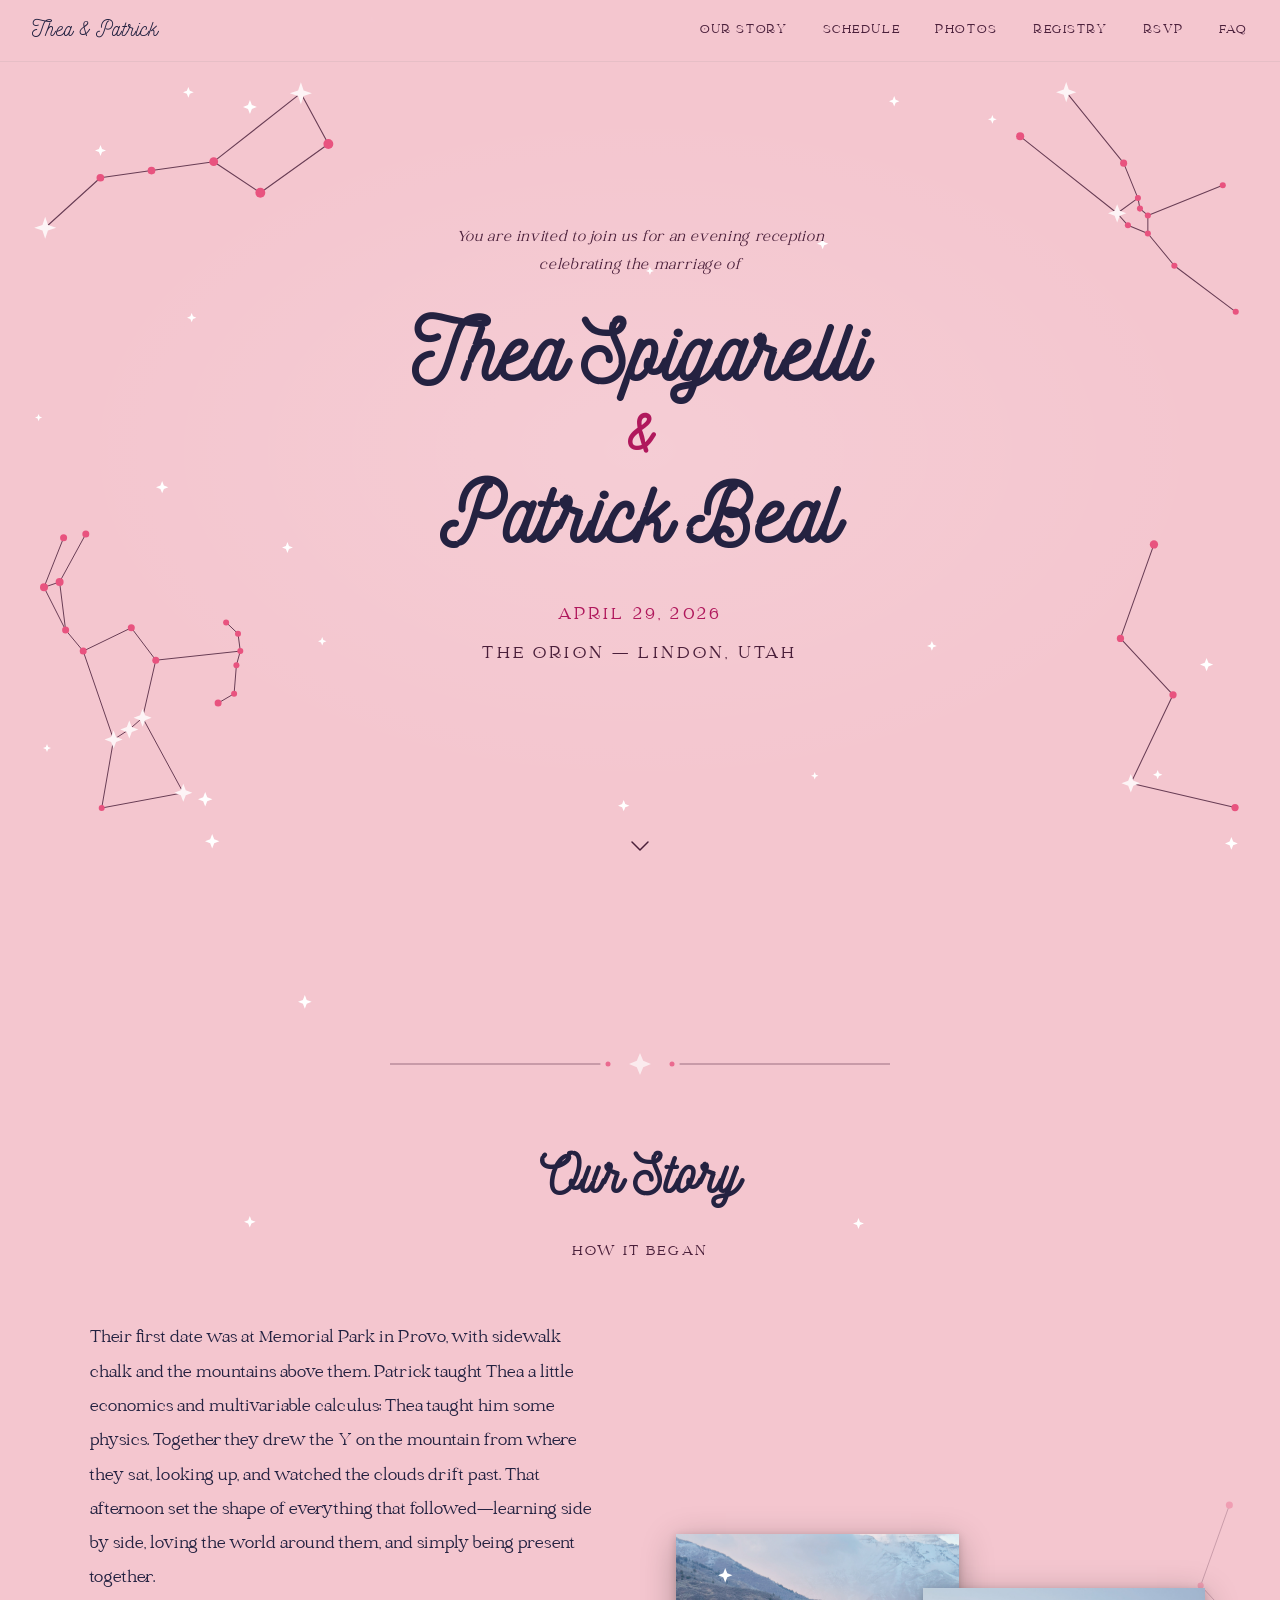
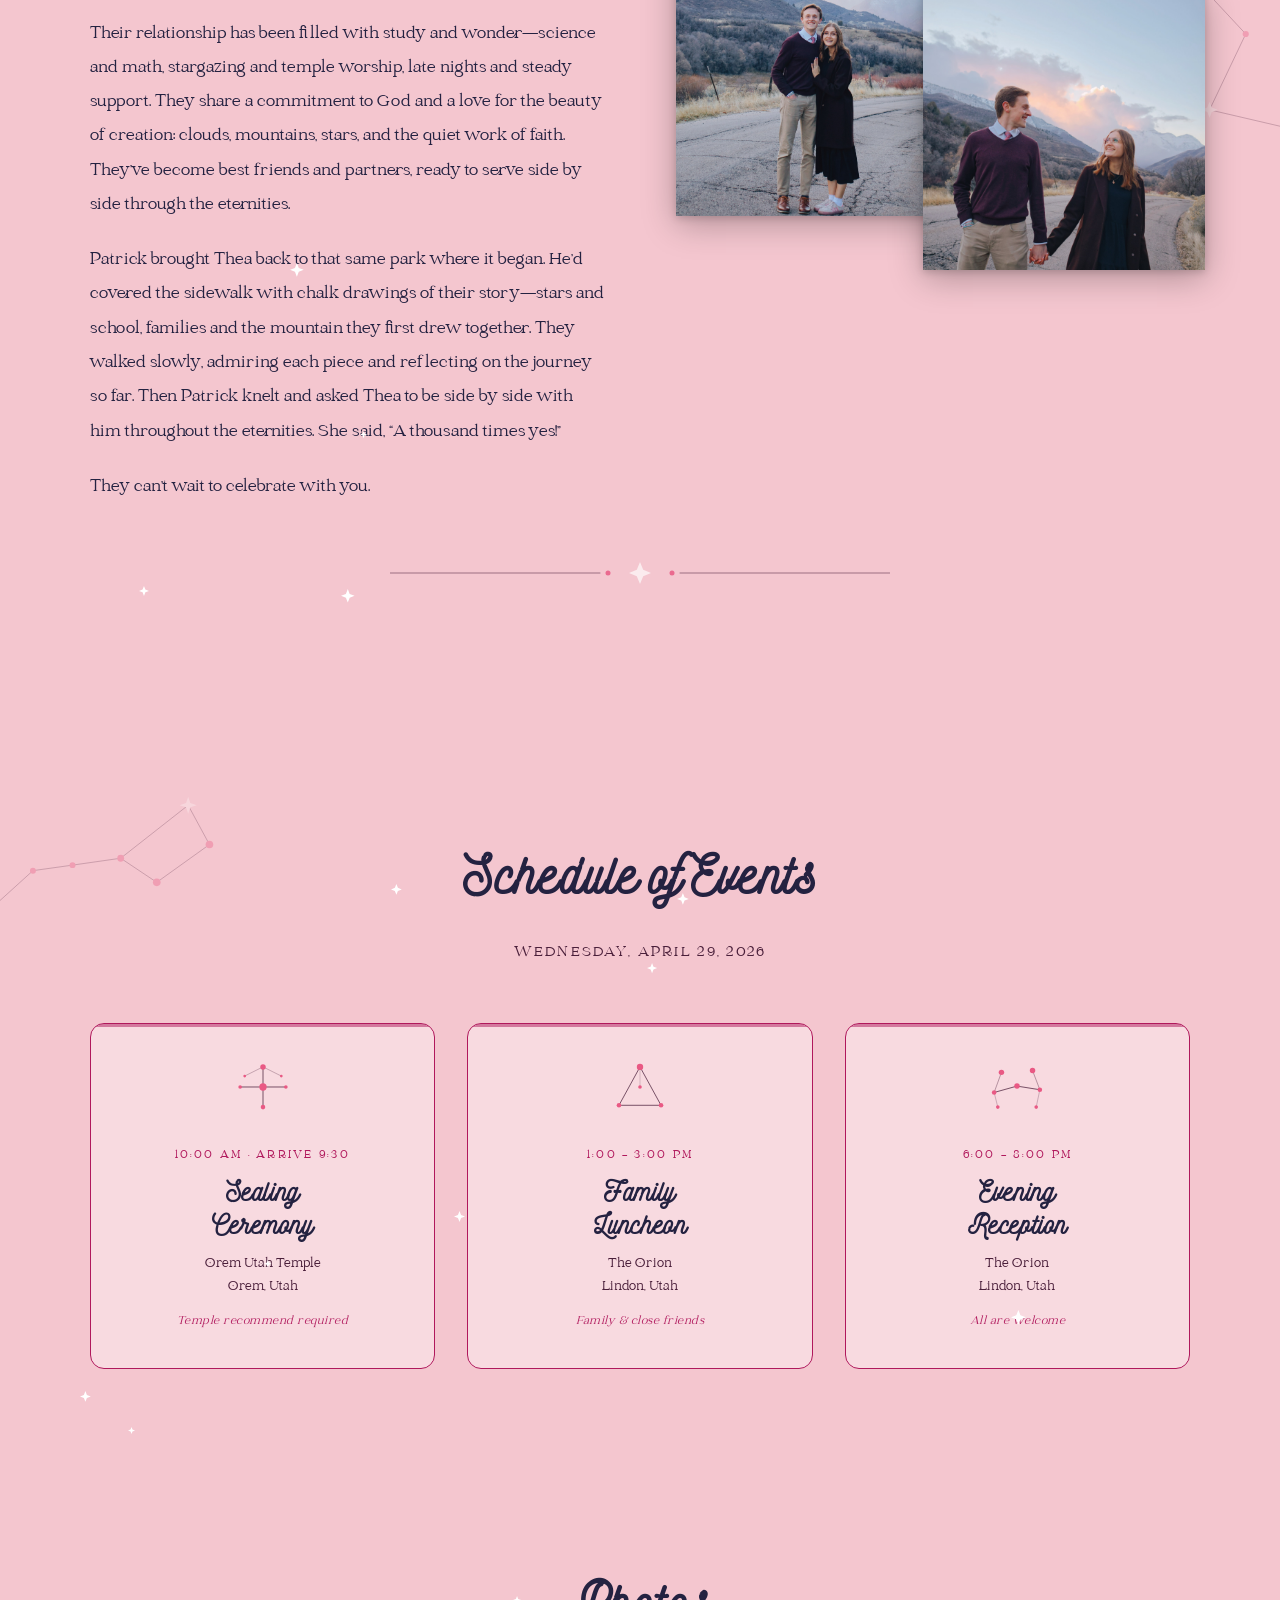
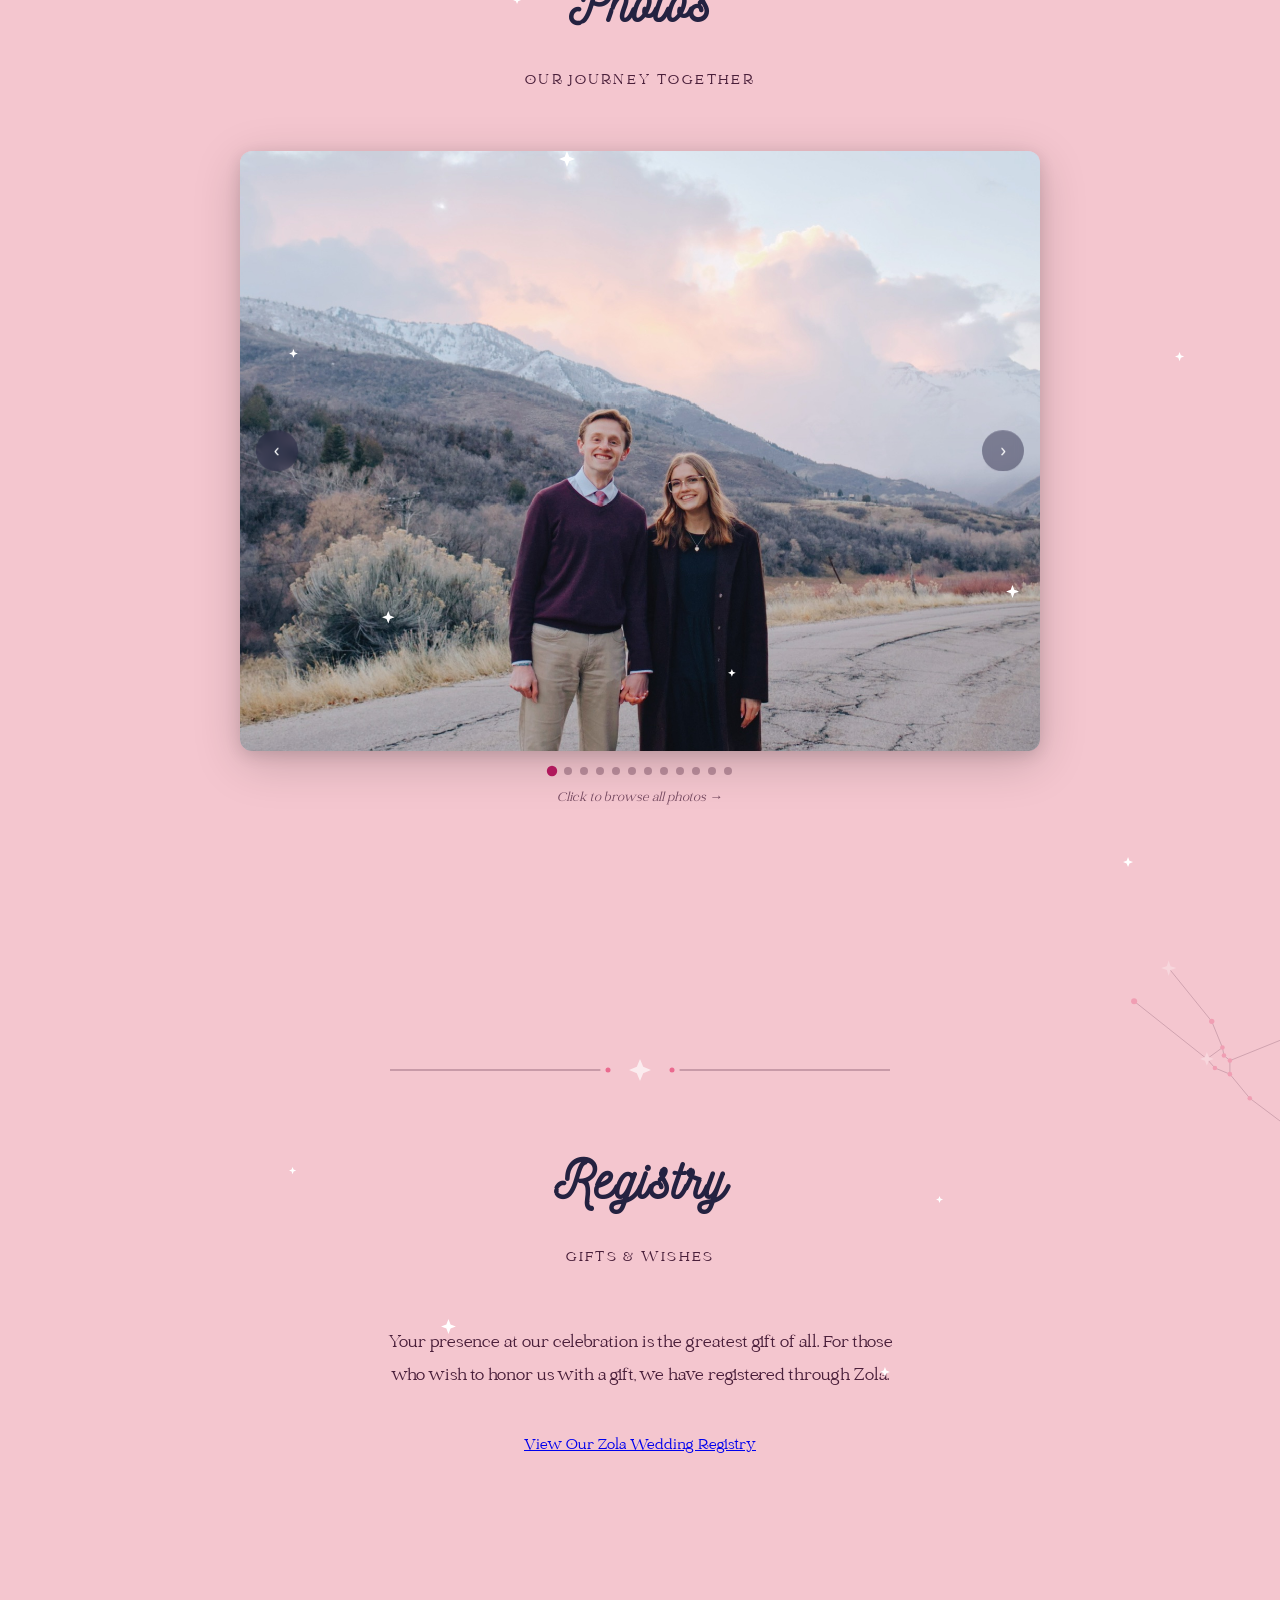
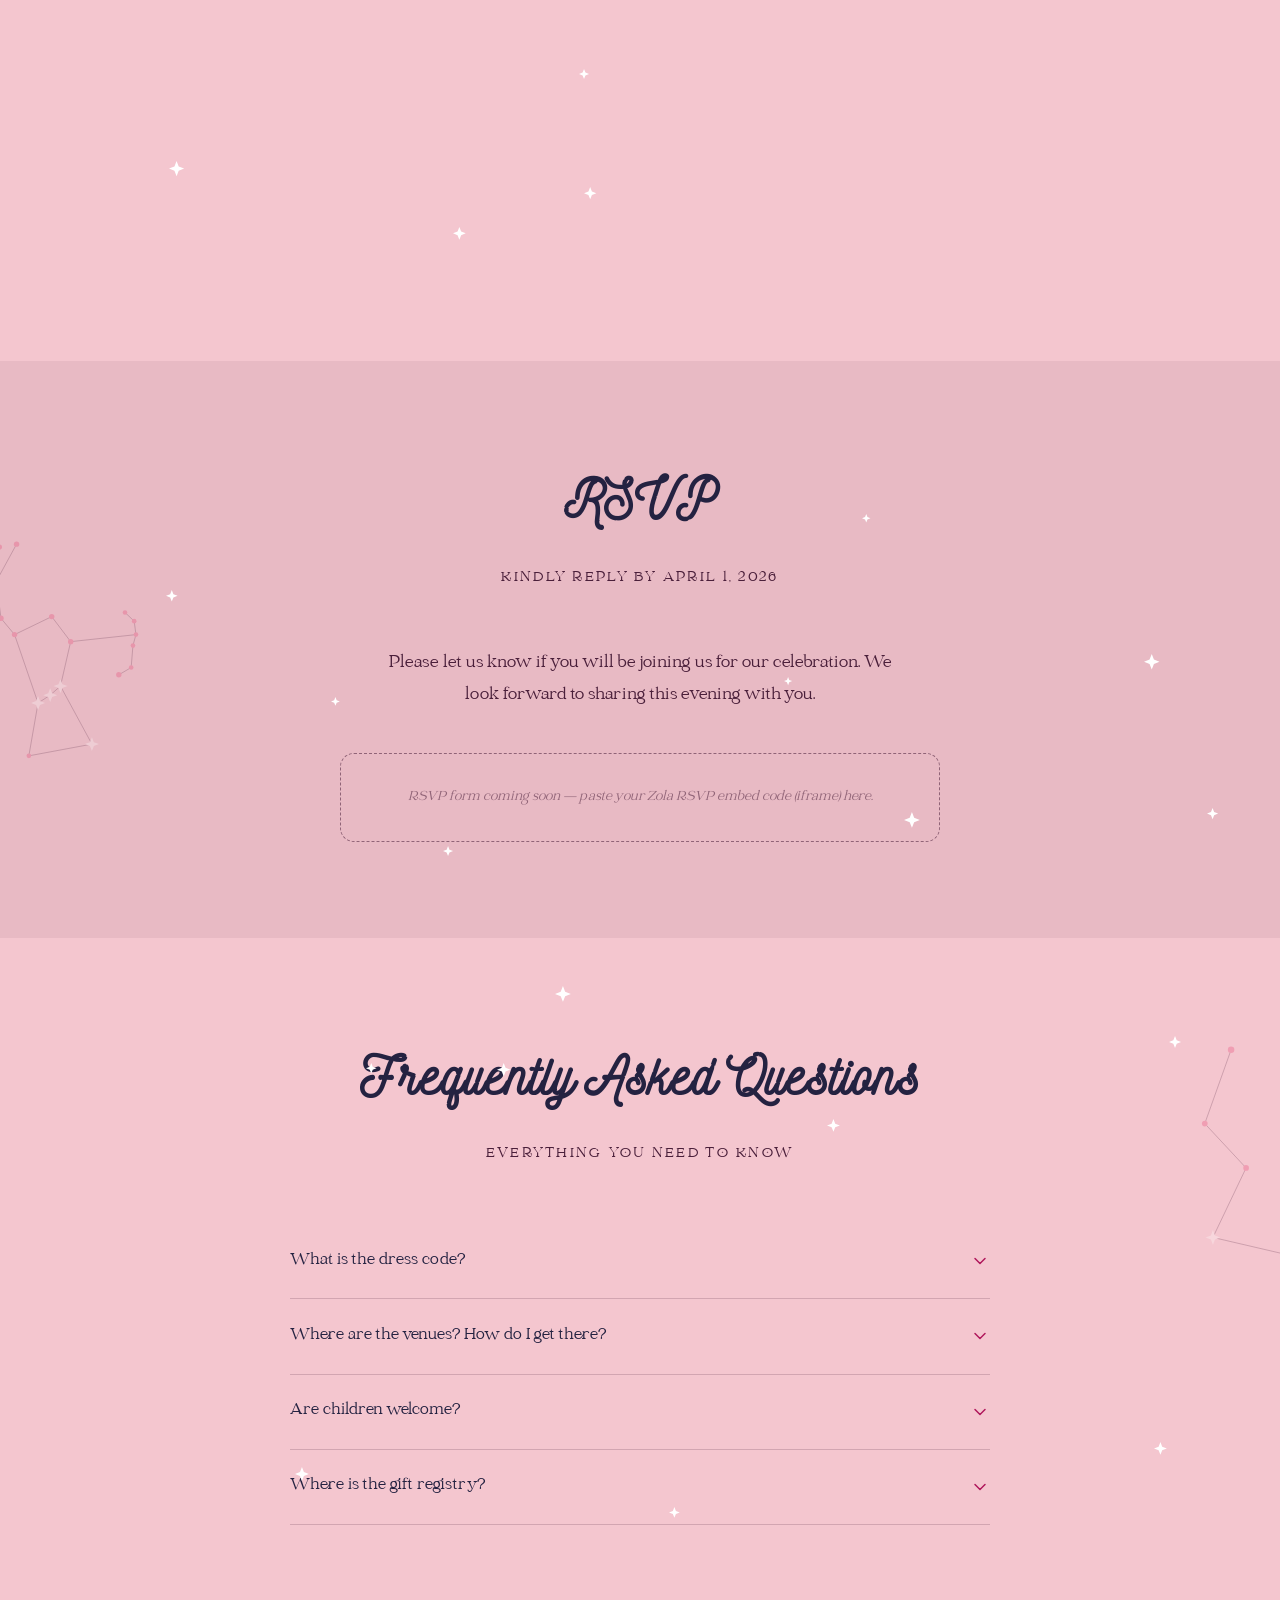
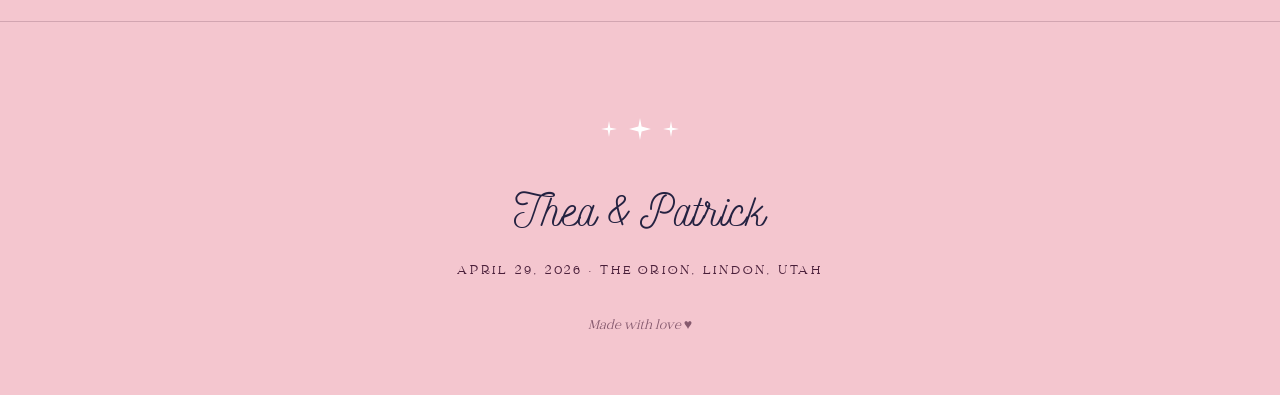
==== index.html @ 5f13d11f "Favicon, URLs, and carousel fixes: emoji favicon, absolute URL, clean links, eager loading, add 7.jp" ====
<!DOCTYPE html>
<html lang="en">
<head>
  <meta charset="UTF-8" />
  <meta name="viewport" content="width=device-width, initial-scale=1.0" />
  <meta name="color-scheme" content="light dark" />
  <title>Thea &amp; Patrick — April 29, 2026</title>
  <meta name="description" content="Join us for our wedding celebration — Thea Spigarelli &amp; Patrick Beal, April 29, 2026 at The Orion, Lindon, Utah." />
  <link rel="icon" href="https://jpatrickb.github.io/patea-wedding/favicon.svg?v=2" type="image/svg+xml" />
  <link rel="preconnect" href="https://fonts.googleapis.com" />
  <link rel="preconnect" href="https://fonts.gstatic.com" crossorigin />
  <link href="https://fonts.googleapis.com/css2?family=Dancing+Script:wght@400;600;700&family=Cormorant+Garamond:ital,wght@0,300;0,400;0,500;0,600;1,300;1,400&display=swap" rel="stylesheet" />
  <link rel="stylesheet" href="styles.css" />
</head>
<body>

  <!-- ============================================================
       NAVIGATION
  ============================================================ -->
  <nav aria-label="Main navigation">
    <a href="#hero" class="nav-brand">Thea &amp; Patrick</a>

    <ul class="nav-links" id="nav-links" role="list">
      <li><a href="#story">Our Story</a></li>
      <li><a href="#schedule">Schedule</a></li>
      <li><a href="#photos">Photos</a></li>
      <li><a href="#registry">Registry</a></li>
      <li><a href="#rsvp">RSVP</a></li>
      <li><a href="#faq">FAQ</a></li>
    </ul>

    <button class="nav-hamburger" id="hamburger" aria-expanded="false" aria-controls="nav-links" aria-label="Toggle navigation">
      <span></span>
      <span></span>
      <span></span>
    </button>
  </nav>


  <!-- ============================================================
       HERO
  ============================================================ -->
  <section id="hero" aria-label="Welcome">

    <!-- Corner constellations — exact shapes from invitation -->

    <!-- TOP-LEFT: Big Dipper (Ursa Major)
         Cup = quadrilateral [0→1→2→3→0], handle = [3→4→5→6]
         Stars 0 & 6 are sparkles. Natural size ~258×123 units. -->
    <svg class="hero-corner top-left constellation-svg constellation-draw"
         width="310" viewBox="-12 -12 282 148"
         fill="none" overflow="visible"
         xmlns="http://www.w3.org/2000/svg" aria-hidden="true">
      <!-- Cup -->
      <line x1="232.6" y1="0"    x2="257.6" y2="46.2" />
      <line x1="257.6" y1="46.2" x2="195.7" y2="90.6" />
      <line x1="195.7" y1="90.6" x2="153.3" y2="62.3" />
      <line x1="153.3" y1="62.3" x2="232.6" y2="0"    />
      <!-- Handle -->
      <line x1="153.3" y1="62.3" x2="96.7"  y2="70.4" />
      <line x1="96.7"  y1="70.4" x2="50.2"  y2="76.9" />
      <line x1="50.2"  y1="76.9" x2="0"     y2="122.4"/>
      <!-- Dot stars -->
      <circle cx="257.6" cy="46.2"  r="4.5" />
      <circle cx="195.7" cy="90.6"  r="4.5" />
      <circle cx="153.3" cy="62.3"  r="4"   />
      <circle cx="96.7"  cy="70.4"  r="3.5" />
      <circle cx="50.2"  cy="76.9"  r="3.5" />
      <!-- Sparkle at cup-top (0): cx=232.6 cy=0, R=10 r=2.5 -->
      <path class="star-point" d="M232.6,-10 L235.1,-2.5 L242.6,0 L235.1,2.5 L232.6,10 L230.1,2.5 L222.6,0 L230.1,-2.5 Z"/>
      <!-- Sparkle at handle-end (6): cx=0 cy=122.4, R=10 r=2.5 -->
      <path class="star-point" d="M0,112.4 L2.5,119.9 L10,122.4 L2.5,124.9 L0,132.4 L-2.5,124.9 L-10,122.4 L-2.5,119.9 Z"/>
    </svg>

    <!-- TOP-RIGHT: Scorpius
         Long arm [0→2], left arm [1→6], right claw [3→7],
         head cluster [4-9], tail [9→10→11].
         Stars 0 & 6 are sparkles. Natural size ~213×217 units. -->
    <svg class="hero-corner top-right constellation-svg constellation-draw"
         width="240" viewBox="-12 -12 237 242"
         fill="none" overflow="visible"
         xmlns="http://www.w3.org/2000/svg" aria-hidden="true">
      <!-- Coordinates: subtract bounding min (510, 40.7) from abs values -->
      <!-- 0:(45.5,0)  1:(0,43.6)  2:(102.2,70.1)  3:(200.1,91.9)
           4:(116.3,104.6)  5:(118.3,115.0)  6:(95.8,119.6)  7:(126.1,121.8)
           8:(106.4,131.5)  9:(126.1,139.6)  10:(152.3,171.4)  11:(212.9,216.9) -->
      <line x1="45.5"  y1="0"     x2="102.2" y2="70.1"  />
      <line x1="0"     y1="43.6"  x2="95.8"  y2="119.6" />
      <line x1="102.2" y1="70.1"  x2="116.3" y2="104.6" />
      <line x1="200.1" y1="91.9"  x2="126.1" y2="121.8" />
      <line x1="116.3" y1="104.6" x2="118.3" y2="115.0" />
      <line x1="116.3" y1="104.6" x2="95.8"  y2="119.6" />
      <line x1="118.3" y1="115.0" x2="126.1" y2="121.8" />
      <line x1="95.8"  y1="119.6" x2="106.4" y2="131.5" />
      <line x1="126.1" y1="121.8" x2="126.1" y2="139.6" />
      <line x1="106.4" y1="131.5" x2="126.1" y2="139.6" />
      <line x1="126.1" y1="139.6" x2="152.3" y2="171.4" />
      <line x1="152.3" y1="171.4" x2="212.9" y2="216.9" />
      <!-- Dot stars -->
      <circle cx="0"     cy="43.6"  r="4"   />
      <circle cx="102.2" cy="70.1"  r="3.5" />
      <circle cx="200.1" cy="91.9"  r="3"   />
      <circle cx="116.3" cy="104.6" r="3"   />
      <circle cx="118.3" cy="115.0" r="3"   />
      <circle cx="126.1" cy="121.8" r="3"   />
      <circle cx="106.4" cy="131.5" r="3"   />
      <circle cx="126.1" cy="139.6" r="3"   />
      <circle cx="152.3" cy="171.4" r="3"   />
      <circle cx="212.9" cy="216.9" r="3"   />
      <!-- Sparkle 0 at (45.5, 0): R=10 r=2.5 -->
      <path class="star-point" d="M45.5,-10 L48,-2.5 L55.5,0 L48,2.5 L45.5,10 L43,2.5 L35.5,0 L43,-2.5 Z"/>
      <!-- Sparkle 6 at (95.8, 119.6): R=9 r=2.5 -->
      <path class="star-point" d="M95.8,110.6 L98.3,117.1 L104.8,119.6 L98.3,122.1 L95.8,128.6 L93.3,122.1 L86.8,119.6 L93.3,117.1 Z"/>
    </svg>

    <!-- BOTTOM-LEFT: Orion
         19 stars, 21 lines. Belt stars (14,15,16) + sword (17) are sparkles.
         Natural size ~196×274 units. -->
    <svg class="hero-corner bottom-left constellation-svg constellation-draw"
         width="220" viewBox="-12 -12 220 298"
         fill="none" overflow="visible"
         xmlns="http://www.w3.org/2000/svg" aria-hidden="true">
      <!-- Coordinates: subtract bounding min (26.2, 558.7) -->
      <!-- 0:(41.8,0)  1:(19.6,3.8)  2:(15.6,48.0)  3:(0,53.3)
           4:(182.1,88.4)  5:(87.3,93.8)  6:(21.6,96.0)  7:(194.0,99.7)
           8:(39.2,117.1)  9:(196.3,117.1)  10:(111.8,126.2)  11:(192.4,131.3)
           12:(190.1,159.7)  13:(174.1,169.1)  14:(98.6,183.7)  15:(85.3,195.4)
           16:(69.6,205.6)  17:(139.3,258.8)  18:(57.7,274.0) -->
      <line x1="41.8"  y1="0"     x2="15.6"  y2="48.0"  />
      <line x1="19.6"  y1="3.8"   x2="0"     y2="53.3"  />
      <line x1="15.6"  y1="48.0"  x2="0"     y2="53.3"  />
      <line x1="15.6"  y1="48.0"  x2="21.6"  y2="96.0"  />
      <line x1="0"     y1="53.3"  x2="21.6"  y2="96.0"  />
      <line x1="182.1" y1="88.4"  x2="194.0" y2="99.7"  />
      <line x1="87.3"  y1="93.8"  x2="39.2"  y2="117.1" />
      <line x1="87.3"  y1="93.8"  x2="111.8" y2="126.2" />
      <line x1="21.6"  y1="96.0"  x2="39.2"  y2="117.1" />
      <line x1="194.0" y1="99.7"  x2="196.3" y2="117.1" />
      <line x1="39.2"  y1="117.1" x2="69.6"  y2="205.6" />
      <line x1="196.3" y1="117.1" x2="111.8" y2="126.2" />
      <line x1="196.3" y1="117.1" x2="192.4" y2="131.3" />
      <line x1="111.8" y1="126.2" x2="98.6"  y2="183.7" />
      <line x1="192.4" y1="131.3" x2="190.1" y2="159.7" />
      <line x1="190.1" y1="159.7" x2="174.1" y2="169.1" />
      <line x1="98.6"  y1="183.7" x2="85.3"  y2="195.4" />
      <line x1="98.6"  y1="183.7" x2="139.3" y2="258.8" />
      <line x1="85.3"  y1="195.4" x2="69.6"  y2="205.6" />
      <line x1="69.6"  y1="205.6" x2="57.7"  y2="274.0" />
      <line x1="139.3" y1="258.8" x2="57.7"  y2="274.0" />
      <!-- Dot stars -->
      <circle cx="41.8"  cy="0"     r="3.5" />
      <circle cx="19.6"  cy="3.8"   r="3.5" />
      <circle cx="15.6"  cy="48.0"  r="4"   />
      <circle cx="0"     cy="53.3"  r="4"   />
      <circle cx="182.1" cy="88.4"  r="3"   />
      <circle cx="87.3"  cy="93.8"  r="3.5" />
      <circle cx="21.6"  cy="96.0"  r="3.5" />
      <circle cx="194.0" cy="99.7"  r="3"   />
      <circle cx="39.2"  cy="117.1" r="3.5" />
      <circle cx="196.3" cy="117.1" r="3"   />
      <circle cx="111.8" cy="126.2" r="3.5" />
      <circle cx="192.4" cy="131.3" r="3"   />
      <circle cx="190.1" cy="159.7" r="3"   />
      <circle cx="174.1" cy="169.1" r="3.5" />
      <circle cx="57.7"  cy="274.0" r="3"   />
      <!-- Belt sparkles (14, 15, 16) and sword sparkle (17) -->
      <path class="star-point" d="M98.6,174.7  L101.1,181.2 L107.6,183.7 L101.1,186.2 L98.6,192.7  L96.1,186.2 L89.6,183.7  L96.1,181.2  Z"/>
      <path class="star-point" d="M85.3,186.4  L87.8,192.9 L94.3,195.4  L87.8,197.9 L85.3,204.4  L82.8,197.9 L76.3,195.4  L82.8,192.9  Z"/>
      <path class="star-point" d="M69.6,196.6  L72.1,203.1 L78.6,205.6  L72.1,208.1 L69.6,214.6  L67.1,208.1 L60.6,205.6  L67.1,203.1  Z"/>
      <path class="star-point" d="M139.3,249.8 L141.8,256.3 L148.3,258.8 L141.8,261.3 L139.3,267.8 L136.8,261.3 L130.3,258.8 L136.8,256.3 Z"/>
    </svg>

    <!-- BOTTOM-RIGHT: Cassiopeia (simple 5-star zigzag chain)
         Stars 0→1→2→3→4. Star 3 is a sparkle.
         Natural size ~110×254 units. -->
    <svg class="hero-corner bottom-right constellation-svg constellation-draw"
         width="140" viewBox="-12 -12 135 278"
         fill="none" overflow="visible"
         xmlns="http://www.w3.org/2000/svg" aria-hidden="true">
      <!-- Coordinates: subtract bounding min (579.9, 480.3) -->
      <!-- 0:(32.3,0)  1:(0,90.6)  2:(50.7,145.0)  3:(10.0,230.3)  4:(110.5,253.7) -->
      <line x1="32.3" y1="0"     x2="0"     y2="90.6"  />
      <line x1="0"    y1="90.6"  x2="50.7"  y2="145.0" />
      <line x1="50.7" y1="145.0" x2="10.0"  y2="230.3" />
      <line x1="10.0" y1="230.3" x2="110.5" y2="253.7" />
      <!-- Dot stars -->
      <circle cx="32.3"  cy="0"     r="4"   />
      <circle cx="0"     cy="90.6"  r="3.5" />
      <circle cx="50.7"  cy="145.0" r="3.5" />
      <circle cx="110.5" cy="253.7" r="3.5" />
      <!-- Sparkle at (3): cx=10.0 cy=230.3, R=9 r=2.5 -->
      <path class="star-point" d="M10,221.3 L12.5,227.8 L19,230.3 L12.5,232.8 L10,239.3 L7.5,232.8 L1,230.3 L7.5,227.8 Z"/>
    </svg>

    <!-- Central content -->
    <div class="hero-content">
      <p class="hero-eyebrow">
        You are invited to join us for an evening reception<br />
        celebrating the marriage of
      </p>

      <h1 class="hero-names">
        Thea Spigarelli
        <span class="hero-ampersand">&amp;</span>
        Patrick Beal
      </h1>

      <p class="hero-details">
        <span class="hero-date">April 29, 2026</span>
        <span class="hero-venue">The Orion &mdash; Lindon, Utah</span>
      </p>
    </div>

    <!-- Scroll caret -->
    <a href="#story" class="scroll-caret" aria-label="Scroll to Our Story">
      <svg width="28" height="28" viewBox="0 0 28 28" fill="none" xmlns="http://www.w3.org/2000/svg" aria-hidden="true">
        <path d="M6 10 L14 18 L22 10" stroke="currentColor" stroke-width="1.5" stroke-linecap="round" stroke-linejoin="round"/>
      </svg>
    </a>
  </section>


  <!-- ============================================================
       OUR STORY
  ============================================================ -->
  <section id="story" aria-labelledby="story-title">
    <!-- Cassiopeia — right edge, vertically centered -->
    <svg class="section-deco constellation-svg constellation-draw"
         style="right:-30px; top:50%; transform:translateY(-50%)"
         width="120" viewBox="-12 -12 135 278"
         fill="none" overflow="visible"
         xmlns="http://www.w3.org/2000/svg" aria-hidden="true">
      <line x1="32.3" y1="0"     x2="0"     y2="90.6"  />
      <line x1="0"    y1="90.6"  x2="50.7"  y2="145.0" />
      <line x1="50.7" y1="145.0" x2="10.0"  y2="230.3" />
      <line x1="10.0" y1="230.3" x2="110.5" y2="253.7" />
      <circle cx="32.3"  cy="0"     r="4"   />
      <circle cx="0"     cy="90.6"  r="3.5" />
      <circle cx="50.7"  cy="145.0" r="3.5" />
      <circle cx="110.5" cy="253.7" r="3.5" />
      <path class="star-point" d="M10,221.3 L12.5,227.8 L19,230.3 L12.5,232.8 L10,239.3 L7.5,232.8 L1,230.3 L7.5,227.8 Z"/>
    </svg>
    <div class="section-inner">

      <!-- Top divider -->
      <div class="constellation-divider" aria-hidden="true">
        <svg class="constellation-svg constellation-draw" viewBox="0 0 500 40" width="500" height="40" preserveAspectRatio="xMidYMid meet" fill="none" xmlns="http://www.w3.org/2000/svg">
          <line x1="0"   y1="20" x2="210" y2="20" stroke-width="0.8" />
          <circle cx="218" cy="20" r="2.5" />
          <path class="star-point" d="M250,9 L253.2,16.8 L261,20 L253.2,23.2 L250,31 L246.8,23.2 L239,20 L246.8,16.8 Z" />
          <circle cx="282" cy="20" r="2.5" />
          <line x1="290" y1="20" x2="500" y2="20" stroke-width="0.8" />
        </svg>
      </div>

      <h2 id="story-title" class="section-title">Our Story</h2>
      <p class="section-subtitle">How it began</p>

      <div class="story-grid">
        <div class="story-text">
          <p>
            Their first date was at Memorial Park in Provo, with sidewalk chalk and the
            mountains above them. Patrick taught Thea a little economics and multivariable
            calculus; Thea taught him some physics. Together they drew the Y on the mountain
            from where they sat, looking up, and watched the clouds drift past. That afternoon
            set the shape of everything that followed—learning side by side, loving the world
            around them, and simply being present together.
          </p>
          <p>
            Their relationship has been filled with study and wonder—science and math,
            stargazing and temple worship, late nights and steady support. They share a
            commitment to God and a love for the beauty of creation: clouds, mountains,
            stars, and the quiet work of faith. They’ve become best friends and partners,
            ready to serve side by side through the eternities.
          </p>
          <p>
            Patrick brought Thea back to that same park where it began. He’d covered the
            sidewalk with chalk drawings of their story—stars and school, families and the
            mountain they first drew together. They walked slowly, admiring each piece and
            reflecting on the journey so far. Then Patrick knelt and asked Thea to be side by
            side with him throughout the eternities. She said, “A thousand times yes!”
          </p>
          <p>
            They can’t wait to celebrate with you.
          </p>
        </div>

        <div class="story-image">
          <div class="photo-duo" aria-label="Photos of the couple">
            <img class="photo-duo__img photo-duo__img--back" src="assets/images/1.jpg" alt="Photo of the couple">
            <img class="photo-duo__img photo-duo__img--front" src="assets/images/2.jpg" alt="Photo of the couple">
          </div>
        </div>
      </div>

      <!-- Bottom divider -->
      <div class="constellation-divider" aria-hidden="true">
        <svg class="constellation-svg constellation-draw" viewBox="0 0 500 40" width="500" height="40" preserveAspectRatio="xMidYMid meet" fill="none" xmlns="http://www.w3.org/2000/svg">
          <line x1="0"   y1="20" x2="210" y2="20" stroke-width="0.8" />
          <circle cx="218" cy="20" r="2.5" />
          <path class="star-point" d="M250,9 L253.2,16.8 L261,20 L253.2,23.2 L250,31 L246.8,23.2 L239,20 L246.8,16.8 Z" />
          <circle cx="282" cy="20" r="2.5" />
          <line x1="290" y1="20" x2="500" y2="20" stroke-width="0.8" />
        </svg>
      </div>

    </div>
  </section>


  <!-- ============================================================
       SCHEDULE OF EVENTS
  ============================================================ -->
  <section id="schedule" aria-labelledby="schedule-title">
    <!-- Big Dipper — left edge, upper area -->
    <svg class="section-deco constellation-svg constellation-draw"
         style="left:-20px; top:8%"
         width="240" viewBox="-12 -12 282 148"
         fill="none" overflow="visible"
         xmlns="http://www.w3.org/2000/svg" aria-hidden="true">
      <line x1="232.6" y1="0"    x2="257.6" y2="46.2" />
      <line x1="257.6" y1="46.2" x2="195.7" y2="90.6" />
      <line x1="195.7" y1="90.6" x2="153.3" y2="62.3" />
      <line x1="153.3" y1="62.3" x2="232.6" y2="0"    />
      <line x1="153.3" y1="62.3" x2="96.7"  y2="70.4" />
      <line x1="96.7"  y1="70.4" x2="50.2"  y2="76.9" />
      <line x1="50.2"  y1="76.9" x2="0"     y2="122.4"/>
      <circle cx="257.6" cy="46.2"  r="4.5" />
      <circle cx="195.7" cy="90.6"  r="4.5" />
      <circle cx="153.3" cy="62.3"  r="4"   />
      <circle cx="96.7"  cy="70.4"  r="3.5" />
      <circle cx="50.2"  cy="76.9"  r="3.5" />
      <path class="star-point" d="M232.6,-10 L235.1,-2.5 L242.6,0 L235.1,2.5 L232.6,10 L230.1,2.5 L222.6,0 L230.1,-2.5 Z"/>
      <path class="star-point" d="M0,112.4 L2.5,119.9 L10,122.4 L2.5,124.9 L0,132.4 L-2.5,124.9 L-10,122.4 L-2.5,119.9 Z"/>
    </svg>
    <div class="section-inner">

      <h2 id="schedule-title" class="section-title">Schedule of Events</h2>
      <p class="section-subtitle">Wednesday, April 29, 2026</p>

      <div class="timeline" role="list">

        <!-- Card 1: Sealing -->
        <article class="event-card" role="listitem">
          <div class="card-icon" aria-hidden="true">
            <svg class="constellation-svg" width="64" height="56" viewBox="0 0 70 60" fill="none" xmlns="http://www.w3.org/2000/svg">
              <line x1="35" y1="8"  x2="35" y2="52" />
              <line x1="10" y1="30" x2="60" y2="30" />
              <line x1="35" y1="8"  x2="55" y2="18" stroke-width="0.8" opacity="0.5" />
              <line x1="35" y1="8"  x2="15" y2="18" stroke-width="0.8" opacity="0.5" />
              <circle cx="35" cy="8"  r="3"   />
              <circle cx="35" cy="30" r="4"   />
              <circle cx="35" cy="52" r="2.5" />
              <circle cx="10" cy="30" r="2"   />
              <circle cx="60" cy="30" r="2"   />
              <circle cx="55" cy="18" r="1.5" />
              <circle cx="15" cy="18" r="1.5" />
            </svg>
          </div>
          <p class="event-time">10:00 AM · Arrive 9:30</p>
          <h3 class="event-name">Sealing<br />Ceremony</h3>
          <p class="event-venue">Orem Utah Temple<br />Orem, Utah</p>
          <span class="event-note">Temple recommend required</span>
        </article>

        <!-- Card 2: Luncheon -->
        <article class="event-card" role="listitem">
          <div class="card-icon" aria-hidden="true">
            <svg class="constellation-svg" width="64" height="56" viewBox="0 0 70 60" fill="none" xmlns="http://www.w3.org/2000/svg">
              <line x1="35" y1="8"  x2="12" y2="50" />
              <line x1="35" y1="8"  x2="58" y2="50" />
              <line x1="12" y1="50" x2="58" y2="50" />
              <line x1="35" y1="8"  x2="35" y2="30" stroke-width="0.7" opacity="0.4" />
              <circle cx="35" cy="8"  r="3.5" />
              <circle cx="12" cy="50" r="2.5" />
              <circle cx="58" cy="50" r="2.5" />
              <circle cx="35" cy="30" r="2"   />
            </svg>
          </div>
          <p class="event-time">1:00 – 3:00 PM</p>
          <h3 class="event-name">Family<br />Luncheon</h3>
          <p class="event-venue">The Orion<br />Lindon, Utah</p>
          <span class="event-note">Family &amp; close friends</span>
        </article>

        <!-- Card 3: Reception -->
        <article class="event-card" role="listitem">
          <div class="card-icon" aria-hidden="true">
            <!-- Orion constellation icon -->
            <svg class="constellation-svg" width="64" height="56" viewBox="0 0 70 60" fill="none" xmlns="http://www.w3.org/2000/svg">
              <line x1="10"  y1="36" x2="35"  y2="29" />
              <line x1="35"  y1="29" x2="60"  y2="33" />
              <line x1="10"  y1="36" x2="18"  y2="14" stroke-width="0.8" opacity="0.65" />
              <line x1="60"  y1="33" x2="52"  y2="12" stroke-width="0.8" opacity="0.65" />
              <line x1="10"  y1="36" x2="14"  y2="52" stroke-width="0.7" opacity="0.5" />
              <line x1="60"  y1="33" x2="56"  y2="52" stroke-width="0.7" opacity="0.5" />
              <circle cx="10"  cy="36" r="2.5" />
              <circle cx="35"  cy="29" r="3"   />
              <circle cx="60"  cy="33" r="2.5" />
              <circle cx="18"  cy="14" r="3"   />
              <circle cx="52"  cy="12" r="3"   />
              <circle cx="14"  cy="52" r="2"   />
              <circle cx="56"  cy="52" r="2"   />
            </svg>
          </div>
          <p class="event-time">6:00 – 8:00 PM</p>
          <h3 class="event-name">Evening<br />Reception</h3>
          <p class="event-venue">The Orion<br />Lindon, Utah</p>
          <span class="event-note">All are welcome</span>
        </article>

      </div><!-- /.timeline -->

    </div>
  </section>


  <!-- ============================================================
       PHOTOS / CAROUSEL
  ============================================================ -->
  <section id="photos" aria-labelledby="photos-title">
    <div class="section-inner">
      <h2 id="photos-title" class="section-title">Photos</h2>
      <p class="section-subtitle">Our journey together</p>
      <div class="carousel" role="region" aria-label="Photo carousel" id="carousel">
        <!-- images injected by JS -->
      </div>
      <p class="carousel-hint">Click to browse all photos &rarr;</p>
    </div>
  </section>


  <!-- ============================================================
       REGISTRY
  ============================================================ -->
  <section id="registry" aria-labelledby="registry-title">
    <!-- Scorpius — right edge -->
    <svg class="section-deco constellation-svg constellation-draw"
         style="right:-25px; top:5%"
         width="180" viewBox="-12 -12 237 242"
         fill="none" overflow="visible"
         xmlns="http://www.w3.org/2000/svg" aria-hidden="true">
      <line x1="45.5"  y1="0"     x2="102.2" y2="70.1"  />
      <line x1="0"     y1="43.6"  x2="95.8"  y2="119.6" />
      <line x1="102.2" y1="70.1"  x2="116.3" y2="104.6" />
      <line x1="200.1" y1="91.9"  x2="126.1" y2="121.8" />
      <line x1="116.3" y1="104.6" x2="118.3" y2="115.0" />
      <line x1="116.3" y1="104.6" x2="95.8"  y2="119.6" />
      <line x1="118.3" y1="115.0" x2="126.1" y2="121.8" />
      <line x1="95.8"  y1="119.6" x2="106.4" y2="131.5" />
      <line x1="126.1" y1="121.8" x2="126.1" y2="139.6" />
      <line x1="106.4" y1="131.5" x2="126.1" y2="139.6" />
      <line x1="126.1" y1="139.6" x2="152.3" y2="171.4" />
      <line x1="152.3" y1="171.4" x2="212.9" y2="216.9" />
      <circle cx="0"     cy="43.6"  r="4"   />
      <circle cx="102.2" cy="70.1"  r="3.5" />
      <circle cx="200.1" cy="91.9"  r="3"   />
      <circle cx="116.3" cy="104.6" r="3"   />
      <circle cx="118.3" cy="115.0" r="3"   />
      <circle cx="126.1" cy="121.8" r="3"   />
      <circle cx="106.4" cy="131.5" r="3"   />
      <circle cx="126.1" cy="139.6" r="3"   />
      <circle cx="152.3" cy="171.4" r="3"   />
      <circle cx="212.9" cy="216.9" r="3"   />
      <path class="star-point" d="M45.5,-10 L48,-2.5 L55.5,0 L48,2.5 L45.5,10 L43,2.5 L35.5,0 L43,-2.5 Z"/>
      <path class="star-point" d="M95.8,110.6 L98.3,117.1 L104.8,119.6 L98.3,122.1 L95.8,128.6 L93.3,122.1 L86.8,119.6 L93.3,117.1 Z"/>
    </svg>
    <div class="section-inner">

      <!-- Top divider -->
      <div class="constellation-divider" aria-hidden="true">
        <svg class="constellation-svg constellation-draw" viewBox="0 0 500 40" width="500" height="40" preserveAspectRatio="xMidYMid meet" fill="none" xmlns="http://www.w3.org/2000/svg">
          <line x1="0"   y1="20" x2="210" y2="20" stroke-width="0.8" />
          <circle cx="218" cy="20" r="2.5" />
          <path class="star-point" d="M250,9 L253.2,16.8 L261,20 L253.2,23.2 L250,31 L246.8,23.2 L239,20 L246.8,16.8 Z" />
          <circle cx="282" cy="20" r="2.5" />
          <line x1="290" y1="20" x2="500" y2="20" stroke-width="0.8" />
        </svg>
      </div>

      <h2 id="registry-title" class="section-title">Registry</h2>
      <p class="section-subtitle">Gifts &amp; Wishes</p>

      <p class="registry-intro">
        Your presence at our celebration is the greatest gift of all. For those who wish to
        honor us with a gift, we have registered through Zola.
      </p>

      <div class="registry-embed-wrapper">
        <a class="zola-registry-embed" href="https://www.zola.com/registry/theaandpatrick" data-registry-key="theaandpatrick">View Our Zola Wedding Registry</a>
      </div>
      <script>!function(e,t,n){var s,a=e.getElementsByTagName(t)[0];e.getElementById(n)||(s=e.createElement(t),s.id=n,s.async=!0,s.src="https://widget.zola.com/js/widget.js",a.parentNode.insertBefore(s,a))}(document,"script","zola-wjs");</script>

    </div>
  </section>


  <!-- ============================================================
       RSVP
  ============================================================ -->
  <section id="rsvp" aria-labelledby="rsvp-title">
    <!-- Orion — left edge, centered -->
    <svg class="section-deco constellation-svg constellation-draw"
         style="left:-25px; top:50%; transform:translateY(-50%)"
         width="170" viewBox="-12 -12 220 298"
         fill="none" overflow="visible"
         xmlns="http://www.w3.org/2000/svg" aria-hidden="true">
      <line x1="41.8"  y1="0"     x2="15.6"  y2="48.0"  />
      <line x1="19.6"  y1="3.8"   x2="0"     y2="53.3"  />
      <line x1="15.6"  y1="48.0"  x2="0"     y2="53.3"  />
      <line x1="15.6"  y1="48.0"  x2="21.6"  y2="96.0"  />
      <line x1="0"     y1="53.3"  x2="21.6"  y2="96.0"  />
      <line x1="182.1" y1="88.4"  x2="194.0" y2="99.7"  />
      <line x1="87.3"  y1="93.8"  x2="39.2"  y2="117.1" />
      <line x1="87.3"  y1="93.8"  x2="111.8" y2="126.2" />
      <line x1="21.6"  y1="96.0"  x2="39.2"  y2="117.1" />
      <line x1="194.0" y1="99.7"  x2="196.3" y2="117.1" />
      <line x1="39.2"  y1="117.1" x2="69.6"  y2="205.6" />
      <line x1="196.3" y1="117.1" x2="111.8" y2="126.2" />
      <line x1="196.3" y1="117.1" x2="192.4" y2="131.3" />
      <line x1="111.8" y1="126.2" x2="98.6"  y2="183.7" />
      <line x1="192.4" y1="131.3" x2="190.1" y2="159.7" />
      <line x1="190.1" y1="159.7" x2="174.1" y2="169.1" />
      <line x1="98.6"  y1="183.7" x2="85.3"  y2="195.4" />
      <line x1="98.6"  y1="183.7" x2="139.3" y2="258.8" />
      <line x1="85.3"  y1="195.4" x2="69.6"  y2="205.6" />
      <line x1="69.6"  y1="205.6" x2="57.7"  y2="274.0" />
      <line x1="139.3" y1="258.8" x2="57.7"  y2="274.0" />
      <circle cx="41.8"  cy="0"     r="3.5" />
      <circle cx="19.6"  cy="3.8"   r="3.5" />
      <circle cx="15.6"  cy="48.0"  r="4"   />
      <circle cx="0"     cy="53.3"  r="4"   />
      <circle cx="182.1" cy="88.4"  r="3"   />
      <circle cx="87.3"  cy="93.8"  r="3.5" />
      <circle cx="21.6"  cy="96.0"  r="3.5" />
      <circle cx="194.0" cy="99.7"  r="3"   />
      <circle cx="39.2"  cy="117.1" r="3.5" />
      <circle cx="196.3" cy="117.1" r="3"   />
      <circle cx="111.8" cy="126.2" r="3.5" />
      <circle cx="192.4" cy="131.3" r="3"   />
      <circle cx="190.1" cy="159.7" r="3"   />
      <circle cx="174.1" cy="169.1" r="3.5" />
      <circle cx="57.7"  cy="274.0" r="3"   />
      <path class="star-point" d="M98.6,174.7  L101.1,181.2 L107.6,183.7 L101.1,186.2 L98.6,192.7  L96.1,186.2 L89.6,183.7  L96.1,181.2  Z"/>
      <path class="star-point" d="M85.3,186.4  L87.8,192.9 L94.3,195.4  L87.8,197.9 L85.3,204.4  L82.8,197.9 L76.3,195.4  L82.8,192.9  Z"/>
      <path class="star-point" d="M69.6,196.6  L72.1,203.1 L78.6,205.6  L72.1,208.1 L69.6,214.6  L67.1,208.1 L60.6,205.6  L67.1,203.1  Z"/>
      <path class="star-point" d="M139.3,249.8 L141.8,256.3 L148.3,258.8 L141.8,261.3 L139.3,267.8 L136.8,261.3 L130.3,258.8 L136.8,256.3 Z"/>
    </svg>
    <div class="section-inner">

      <h2 id="rsvp-title" class="section-title">RSVP</h2>
      <p class="section-subtitle">Kindly reply by April 1, 2026</p>

      <p class="rsvp-intro">
        Please let us know if you will be joining us for our celebration.
        We look forward to sharing this evening with you.
      </p>

      <!-- ZOLA EMBED: paste Zola RSVP form iframe/embed code here -->
      <div class="zola-placeholder">
        RSVP form coming soon — paste your Zola RSVP embed code (iframe) here.
      </div>

    </div>
  </section>


  <!-- ============================================================
       FAQ
  ============================================================ -->
  <section id="faq" aria-labelledby="faq-title">
    <!-- Cassiopeia — right edge -->
    <svg class="section-deco constellation-svg constellation-draw"
         style="right:-25px; top:15%"
         width="110" viewBox="-12 -12 135 278"
         fill="none" overflow="visible"
         xmlns="http://www.w3.org/2000/svg" aria-hidden="true">
      <line x1="32.3" y1="0"     x2="0"     y2="90.6"  />
      <line x1="0"    y1="90.6"  x2="50.7"  y2="145.0" />
      <line x1="50.7" y1="145.0" x2="10.0"  y2="230.3" />
      <line x1="10.0" y1="230.3" x2="110.5" y2="253.7" />
      <circle cx="32.3"  cy="0"     r="4"   />
      <circle cx="0"     cy="90.6"  r="3.5" />
      <circle cx="50.7"  cy="145.0" r="3.5" />
      <circle cx="110.5" cy="253.7" r="3.5" />
      <path class="star-point" d="M10,221.3 L12.5,227.8 L19,230.3 L12.5,232.8 L10,239.3 L7.5,232.8 L1,230.3 L7.5,227.8 Z"/>
    </svg>
    <div class="section-inner">

      <h2 id="faq-title" class="section-title">Frequently Asked Questions</h2>
      <p class="section-subtitle">Everything you need to know</p>

      <ul class="faq-list" role="list">

        <li class="faq-item">
          <button class="faq-question" aria-expanded="false">
            What is the dress code?
            <svg class="faq-chevron constellation-svg" viewBox="0 0 20 20" fill="none" xmlns="http://www.w3.org/2000/svg" aria-hidden="true">
              <path d="M5 7.5 L10 12.5 L15 7.5" stroke="currentColor" stroke-width="1.5" stroke-linecap="round" stroke-linejoin="round" />
            </svg>
          </button>
          <div class="faq-answer">
            <p>
              We'd love for guests to dress in formal or semi-formal attire — think cocktail dresses,
              suits, or elegant evening wear. We encourage you to lean into the celestial evening
              atmosphere. Deep jewel tones, navy, blush, and black are all welcome. Please avoid
              white or ivory out of respect for the bride.
            </p>
          </div>
        </li>

        <li class="faq-item">
          <button class="faq-question" aria-expanded="false">
            Where are the venues? How do I get there?
            <svg class="faq-chevron constellation-svg" viewBox="0 0 20 20" fill="none" xmlns="http://www.w3.org/2000/svg" aria-hidden="true">
              <path d="M5 7.5 L10 12.5 L15 7.5" stroke="currentColor" stroke-width="1.5" stroke-linecap="round" stroke-linejoin="round" />
            </svg>
          </button>
          <div class="faq-answer">
            <p>
              <strong>Orem Utah Temple</strong> — 3860 N University Ave, Provo, UT 84604.
              The temple has a large public parking lot available to all guests.<br /><br />
              <strong>The Orion</strong> — address coming soon. Located in Lindon, Utah.
              Parking is available on site. Directions will be shared on your invitation.
            </p>
          </div>
        </li>

        <li class="faq-item">
          <button class="faq-question" aria-expanded="false">
            Are children welcome?
            <svg class="faq-chevron constellation-svg" viewBox="0 0 20 20" fill="none" xmlns="http://www.w3.org/2000/svg" aria-hidden="true">
              <path d="M5 7.5 L10 12.5 L15 7.5" stroke="currentColor" stroke-width="1.5" stroke-linecap="round" stroke-linejoin="round" />
            </svg>
          </button>
          <div class="faq-answer">
            <p>
              We love your little ones! Children are welcome at the evening reception.
              Due to limited seating for the luncheon, we ask that only immediate family
              bring children to that event. Please indicate the number of children in your
              RSVP so we can plan accordingly.
            </p>
          </div>
        </li>

        <li class="faq-item">
          <button class="faq-question" aria-expanded="false">
            Where is the gift registry?
            <svg class="faq-chevron constellation-svg" viewBox="0 0 20 20" fill="none" xmlns="http://www.w3.org/2000/svg" aria-hidden="true">
              <path d="M5 7.5 L10 12.5 L15 7.5" stroke="currentColor" stroke-width="1.5" stroke-linecap="round" stroke-linejoin="round" />
            </svg>
          </button>
          <div class="faq-answer">
            <p>
              You can find our registry in the <a href="#registry">Registry section</a> above,
              hosted through Zola. Your kindness and generosity mean the world to us —
              though truly, your presence on our wedding day is the greatest gift.
            </p>
          </div>
        </li>

      </ul>
    </div>
  </section>


  <!-- ============================================================
       FOOTER
  ============================================================ -->
  <footer>
    <div class="footer-stars" aria-hidden="true">
      <span class="footer-star">
        <svg class="constellation-svg" width="16" height="16" viewBox="0 0 16 16" fill="none" xmlns="http://www.w3.org/2000/svg">
          <path class="star-point" d="M8,0 L9.2,6.8 L16,8 L9.2,9.2 L8,16 L6.8,9.2 L0,8 L6.8,6.8 Z" />
        </svg>
      </span>
      <span class="footer-star">
        <svg class="constellation-svg" width="22" height="22" viewBox="0 0 22 22" fill="none" xmlns="http://www.w3.org/2000/svg">
          <path class="star-point" d="M11,0 L12.6,8.4 L22,11 L12.6,13.6 L11,22 L9.4,13.6 L0,11 L9.4,8.4 Z" />
        </svg>
      </span>
      <span class="footer-star">
        <svg class="constellation-svg" width="16" height="16" viewBox="0 0 16 16" fill="none" xmlns="http://www.w3.org/2000/svg">
          <path class="star-point" d="M8,0 L9.2,6.8 L16,8 L9.2,9.2 L8,16 L6.8,9.2 L0,8 L6.8,6.8 Z" />
        </svg>
      </span>
    </div>

    <p class="footer-names">Thea &amp; Patrick</p>
    <p class="footer-date">April 29, 2026 &middot; The Orion, Lindon, Utah</p>
    <p class="footer-closing">Made with love &hearts;</p>
  </footer>


  <script src="script.js"></script>
</body>
</html>
---- styles.css ----
/* ============================================================
   WEDDING WEBSITE — Thea Spigarelli & Patrick Beal
   April 29, 2026 · The Orion, Lindon, Utah
   ============================================================ */

/* === Fonts ===
   To switch font sets, comment out one block and uncomment the other.
   ------------------------------------------------------------------ */

/* -- Option A: Custom local fonts (active) -- */
@font-face {
  font-family: 'Nickainley';
  src: url('assets/fonts/nickainley.regular.ttf') format('truetype');
  font-weight: normal;
  font-style: normal;
  font-display: swap;
}
@font-face {
  font-family: 'Catchy Mager';
  src: url('assets/fonts/catchy-mager.regular.ttf') format('truetype');
  font-weight: normal;
  font-style: normal;
  font-display: swap;
}

/* -- Option B: Google Fonts fallback (swap in by uncommenting) --
@import url('https://fonts.googleapis.com/css2?family=Dancing+Script:wght@400;600;700&family=Cormorant+Garamond:ital,wght@0,300;0,400;0,500;0,600;1,300;1,400&display=swap');
-- */

/* === Design Tokens === */
:root {
  --color-bg: #F4C6CF;
  --color-text: #242241;
  --color-text-secondary: #4A1F3A;
  --color-accent: #B0185C;
  --color-constellation-line: #4A1F3A;
  --color-constellation-dot: #E63A6E;
  --color-star: #FFFFFF;
  --color-card-bg: rgba(255, 255, 255, 0.35);
  --color-nav-bg: rgba(244, 198, 207, 0.85);
  --color-rsvp-bg: rgba(74, 31, 58, 0.07);
  /* Font set A — custom local (matches invitation) */
  --font-script: 'Nickainley', cursive;
  --font-serif: 'Catchy Mager', Georgia, serif;
  /* Font set B — Google Fonts fallback (swap by replacing lines above)
  --font-script: 'Dancing Script', cursive;
  --font-serif: 'Cormorant Garamond', Georgia, serif; */
  --ease: 0.3s ease;
  --radius: 14px;
  --max-width: 1100px;
}

@media (prefers-color-scheme: dark) {
  :root {
    --color-bg: #242241;
    --color-text: #F4C6CF;
    --color-text-secondary: #C16FA7;
    --color-accent: #E63A6E;
    --color-constellation-line: #C16FA7;
    --color-constellation-dot: #E63A6E;
    --color-star: #E6B65C;
    --color-card-bg: rgba(255, 255, 255, 0.06);
    --color-nav-bg: rgba(36, 34, 65, 0.88);
    --color-rsvp-bg: rgba(193, 111, 167, 0.07);
  }
}

/* === Reset === */
*, *::before, *::after {
  box-sizing: border-box;
  margin: 0;
  padding: 0;
}

html {
  scroll-behavior: smooth;
}

body {
  font-family: var(--font-serif);
  background-color: var(--color-bg);
  color: var(--color-text);
  line-height: 1.7;
  overflow-x: hidden;
  transition: background-color var(--ease), color var(--ease);
}

/* === Constellation SVG Base Styles === */
.constellation-svg line {
  stroke: var(--color-constellation-line);
  stroke-linecap: round;
  fill: none;
  transition: stroke var(--ease);
}

.constellation-svg circle {
  fill: var(--color-constellation-dot);
  stroke: none;
  transition: fill var(--ease);
}

.constellation-svg .star-point {
  fill: var(--color-star);
  stroke: none;
  transition: fill var(--ease);
}

/* === Draw-in Animation === */
.constellation-draw line {
  stroke-dasharray: 600;
  stroke-dashoffset: 600;
  transition: stroke-dashoffset 2s ease;
}

.constellation-draw.drawn line {
  stroke-dashoffset: 0;
}

.constellation-draw circle {
  opacity: 0;
  transform: scale(0.3);
  transition: opacity 0.6s ease, transform 0.6s ease;
}

.constellation-draw.drawn circle {
  opacity: 1;
  transform: scale(1);
}

/* Staggered delay for circles in drawn constellations */
.constellation-draw.drawn circle:nth-child(2)  { transition-delay: 0.2s; }
.constellation-draw.drawn circle:nth-child(3)  { transition-delay: 0.4s; }
.constellation-draw.drawn circle:nth-child(4)  { transition-delay: 0.5s; }
.constellation-draw.drawn circle:nth-child(5)  { transition-delay: 0.6s; }
.constellation-draw.drawn circle:nth-child(6)  { transition-delay: 0.8s; }
.constellation-draw.drawn circle:nth-child(7)  { transition-delay: 0.9s; }
.constellation-draw.drawn circle:nth-child(8)  { transition-delay: 1.0s; }
.constellation-draw.drawn circle:nth-child(9)  { transition-delay: 1.1s; }
.constellation-draw.drawn circle:nth-child(10) { transition-delay: 1.2s; }

/* Shimmer after draw */
.constellation-shimmer line {
  animation: constellationShimmer 6s ease-in-out infinite;
}

@keyframes constellationShimmer {
  0%, 100% { opacity: 0.55; }
  50% { opacity: 0.9; }
}

/* === Navigation === */
nav {
  position: fixed;
  top: 0;
  left: 0;
  right: 0;
  z-index: 1000;
  height: 62px;
  background: var(--color-nav-bg);
  backdrop-filter: blur(14px);
  -webkit-backdrop-filter: blur(14px);
  border-bottom: 1px solid rgba(128, 128, 128, 0.12);
  padding: 0 2rem;
  display: flex;
  align-items: center;
  justify-content: space-between;
  transition: background var(--ease);
}

.nav-brand {
  font-family: var(--font-script);
  font-size: 1.35rem;
  color: var(--color-text);
  text-decoration: none;
  letter-spacing: 0.02em;
  white-space: nowrap;
}

.nav-links {
  display: flex;
  gap: 2.2rem;
  list-style: none;
}

.nav-links a {
  font-family: var(--font-serif);
  font-size: 0.82rem;
  font-weight: 500;
  letter-spacing: 0.12em;
  text-transform: uppercase;
  color: var(--color-text-secondary);
  text-decoration: none;
  transition: color var(--ease);
}

.nav-links a:hover {
  color: var(--color-accent);
}

.nav-hamburger {
  display: none;
  flex-direction: column;
  gap: 5px;
  cursor: pointer;
  padding: 4px;
  background: none;
  border: none;
}

.nav-hamburger span {
  display: block;
  width: 24px;
  height: 2px;
  background: var(--color-text);
  border-radius: 2px;
  transition: var(--ease);
}

/* Mobile nav open state */
.nav-hamburger.open span:nth-child(1) {
  transform: translateY(7px) rotate(45deg);
}
.nav-hamburger.open span:nth-child(2) {
  opacity: 0;
  transform: scaleX(0);
}
.nav-hamburger.open span:nth-child(3) {
  transform: translateY(-7px) rotate(-45deg);
}

@media (max-width: 768px) {
  .nav-hamburger {
    display: flex;
  }

  .nav-links {
    display: none;
    position: absolute;
    top: 62px;
    left: 0;
    right: 0;
    flex-direction: column;
    gap: 0;
    background: var(--color-nav-bg);
    backdrop-filter: blur(14px);
    -webkit-backdrop-filter: blur(14px);
    padding: 0.5rem 0 1rem;
    border-bottom: 1px solid rgba(128, 128, 128, 0.12);
  }

  .nav-links.open {
    display: flex;
  }

  .nav-links li {
    text-align: center;
    padding: 0.7rem 0;
  }
}

/* === Hero === */
#hero {
  position: relative;
  min-height: 100vh;
  display: flex;
  align-items: center;
  justify-content: center;
  text-align: center;
  overflow: hidden;
  padding: 80px 2rem 5rem;
}

/* Radial glow in hero center */
#hero::before {
  content: '';
  position: absolute;
  inset: 0;
  background: radial-gradient(ellipse 65% 55% at 50% 50%, rgba(255,255,255,0.12) 0%, transparent 70%);
  pointer-events: none;
  z-index: 0;
}

.hero-corner {
  position: absolute;
  opacity: 0.82;
  z-index: 1;
  pointer-events: none;
  overflow: visible;
}

/* Each constellation is unique — inset so nothing clips at the viewport edge */
.hero-corner.top-left    { top: 5rem;  left: 2rem;  }
.hero-corner.top-right   { top: 5rem;  right: 2rem; }
.hero-corner.bottom-left { bottom: 5rem; left: 2rem;  }
.hero-corner.bottom-right{ bottom: 5rem; right: 2rem; }

.hero-content {
  position: relative;
  z-index: 2;
  max-width: 680px;
}

.hero-eyebrow {
  font-family: var(--font-serif);
  font-size: clamp(0.85rem, 1.8vw, 1rem);
  font-style: italic;
  font-weight: 300;
  color: var(--color-text-secondary);
  letter-spacing: 0.04em;
  line-height: 1.7;
  margin-bottom: 2rem;
}

.hero-names {
  font-family: var(--font-script);
  font-size: clamp(2.8rem, 7.5vw, 5.2rem);
  font-weight: 700;
  color: var(--color-text);
  line-height: 1.1;
  margin-bottom: 2rem;
  letter-spacing: 0.02em;
}

.hero-names .hero-ampersand {
  display: block;
  font-size: 0.65em;
  color: var(--color-accent);
  line-height: 1.3;
}

.hero-details {
  font-family: var(--font-serif);
  font-size: clamp(0.9rem, 2vw, 1.1rem);
  font-weight: 300;
  letter-spacing: 0.18em;
  text-transform: uppercase;
  color: var(--color-text-secondary);
  line-height: 2.2;
}

.hero-date {
  display: block;
  color: var(--color-accent);
  font-weight: 500;
}

.hero-venue {
  display: block;
}

.scroll-caret {
  position: absolute;
  bottom: 2.5rem;
  left: 50%;
  transform: translateX(-50%);
  z-index: 2;
  color: var(--color-text-secondary);
  text-decoration: none;
  animation: bounce 2.2s ease-in-out infinite;
  display: flex;
  align-items: center;
  justify-content: center;
}

@keyframes bounce {
  0%, 100% { transform: translateX(-50%) translateY(0); }
  50% { transform: translateX(-50%) translateY(9px); }
}

/* === Sparkle Stars === */
.star {
  position: absolute;
  pointer-events: none;
  z-index: 1;
  animation: twinkle var(--twinkle-dur, 3s) var(--twinkle-delay, 0s) ease-in-out infinite;
}

@keyframes twinkle {
  0%, 100% { opacity: 0.25; transform: scale(0.75); }
  50% { opacity: 1; transform: scale(1.25); }
}

/* === Section Base === */
section {
  padding: 6rem 2rem;
  position: relative;
  overflow: hidden;
}

.section-inner {
  max-width: var(--max-width);
  margin: 0 auto;
}

.section-title {
  font-family: var(--font-script);
  font-size: clamp(2.4rem, 5vw, 3.4rem);
  color: var(--color-text);
  text-align: center;
  margin-bottom: 1rem;
  letter-spacing: 0.02em;
}

.section-subtitle {
  font-family: var(--font-serif);
  font-size: clamp(0.85rem, 1.8vw, 0.95rem);
  font-weight: 400;
  letter-spacing: 0.15em;
  text-transform: uppercase;
  color: var(--color-text-secondary);
  text-align: center;
  margin-bottom: 3.5rem;
}

/* === Section background constellations === */
.section-deco {
  position: absolute;
  opacity: 0.28;
  pointer-events: none;
  overflow: visible;
  z-index: 0;
}

/* === Constellation Divider === */
.constellation-divider {
  display: flex;
  align-items: center;
  justify-content: center;
  margin: 3rem auto;
  max-width: 520px;
  opacity: 0.65;
  overflow: visible;
}

.constellation-divider svg {
  max-width: 100%;
  height: auto;
}

/* === Our Story === */
#story .story-grid {
  display: grid;
  grid-template-columns: 1fr 1fr;
  gap: 4.5rem;
  align-items: center;
  margin-top: 1rem;
}

#story .story-text p {
  font-size: 1.1rem;
  font-weight: 300;
  color: var(--color-text);
  margin-bottom: 1.3rem;
  line-height: 1.95;
}

#story .story-text p:last-child {
  margin-bottom: 0;
}

#story .story-image {
  display: flex;
  align-items: center;
  justify-content: center;
}

/* === Photo Duo === */
.photo-duo {
  position: relative;
  width: 100%;
  max-width: 550px;
  /* height = one photo (55%) + vertical offset (15%) */
  padding-bottom: 70%;
}

.photo-duo__img {
  position: absolute;
  width: 55%;
  aspect-ratio: 1 / 1;
  object-fit: cover;
  box-shadow: 0 8px 32px rgba(0, 0, 0, 0.28), 0 2px 8px rgba(0, 0, 0, 0.16);
}

.photo-duo__img--back {
  top: 0;
  left: 0;
  /* show the bottom of the photo (people's faces/bodies) */
  object-position: center bottom;
  z-index: 1;
}

.photo-duo__img--front {
  /* 48% left → ~12% overlap with back photo's 55% right edge */
  top: 15%;
  left: 48%;
  /* crop to the middle vertically */
  object-position: center center;
  z-index: 2;
}

.story-image-frame {
  width: 100%;
  max-width: 300px;
  aspect-ratio: 3 / 4;
  border: 1px solid var(--color-constellation-line);
  border-radius: var(--radius);
  display: flex;
  flex-direction: column;
  align-items: center;
  justify-content: center;
  gap: 1rem;
  background: var(--color-card-bg);
  color: var(--color-text-secondary);
  font-style: italic;
  font-size: 0.85rem;
  text-align: center;
  padding: 2rem;
  opacity: 0.7;
  position: relative;
  overflow: hidden;
}

/* === Schedule === */
#schedule .timeline {
  display: grid;
  grid-template-columns: repeat(3, 1fr);
  gap: 2rem;
  margin-top: 1rem;
}

.event-card {
  background: var(--color-card-bg);
  border: 1px solid var(--color-accent);
  border-radius: var(--radius);
  padding: 2.2rem 1.6rem 2rem;
  text-align: center;
  transition: transform var(--ease), box-shadow var(--ease);
  position: relative;
  overflow: hidden;
}

.event-card::before {
  content: '';
  position: absolute;
  top: 0;
  left: 0;
  right: 0;
  height: 3px;
  background: var(--color-accent);
  border-radius: var(--radius) var(--radius) 0 0;
  opacity: 0.5;
}

.event-card:hover {
  transform: translateY(-7px);
  box-shadow: 0 16px 40px rgba(0, 0, 0, 0.12);
}

.card-icon {
  margin-bottom: 1.2rem;
  opacity: 0.8;
}

.event-time {
  font-family: var(--font-serif);
  font-size: 0.78rem;
  font-weight: 500;
  letter-spacing: 0.18em;
  text-transform: uppercase;
  color: var(--color-accent);
  margin-bottom: 0.6rem;
}

.event-name {
  font-family: var(--font-script);
  font-size: 1.75rem;
  color: var(--color-text);
  line-height: 1.2;
  margin-bottom: 0.6rem;
  letter-spacing: 0.02em;
}

.event-venue {
  font-family: var(--font-serif);
  font-size: 0.9rem;
  font-weight: 300;
  color: var(--color-text-secondary);
  line-height: 1.6;
}

.event-note {
  display: inline-block;
  margin-top: 0.8rem;
  font-size: 0.78rem;
  font-style: italic;
  color: var(--color-accent);
  letter-spacing: 0.04em;
}

/* === Photos / Carousel === */
#photos {
  text-align: center;
}

.carousel {
  position: relative;
  width: 100%;
  max-width: 800px;
  margin: 0 auto;
  aspect-ratio: 4 / 3;
  overflow: hidden;
  cursor: pointer;
  border-radius: 12px;
  box-shadow: 0 12px 48px rgba(0, 0, 0, 0.18), 0 4px 16px rgba(0, 0, 0, 0.12);
}

.carousel__slide {
  position: absolute;
  inset: 0;
  opacity: 0;
  transition: opacity 0.8s ease;
}

.carousel__slide img {
  width: 100%;
  height: 100%;
  object-fit: cover;
  display: block;
}

.carousel__slide.active {
  opacity: 1;
}

.carousel__arrow {
  position: absolute;
  top: 50%;
  transform: translateY(-50%);
  z-index: 10;
  background: rgba(36, 34, 65, 0.45);
  border: none;
  border-radius: 50%;
  width: 2.6rem;
  height: 2.6rem;
  display: flex;
  align-items: center;
  justify-content: center;
  cursor: pointer;
  color: #fff;
  font-size: 1.1rem;
  transition: background var(--ease), transform var(--ease);
  backdrop-filter: blur(4px);
  -webkit-backdrop-filter: blur(4px);
}

.carousel__arrow:hover {
  background: rgba(36, 34, 65, 0.72);
  transform: translateY(-50%) scale(1.08);
}

.carousel__arrow--prev {
  left: 1rem;
}

.carousel__arrow--next {
  right: 1rem;
}

.carousel__dots {
  display: flex;
  flex-direction: row;
  align-items: center;
  justify-content: center;
  gap: 0.5rem;
  margin-top: 1rem;
}

.carousel__dot {
  width: 8px;
  height: 8px;
  border-radius: 50%;
  background: var(--color-text-secondary);
  opacity: 0.35;
  border: none;
  cursor: pointer;
  padding: 0;
  transition: opacity var(--ease), background var(--ease), transform var(--ease);
}

.carousel__dot.active {
  background: var(--color-accent);
  opacity: 1;
  transform: scale(1.3);
}

.carousel-hint {
  font-family: var(--font-serif);
  font-size: 0.85rem;
  font-style: italic;
  color: var(--color-text-secondary);
  text-align: center;
  margin-top: 0.75rem;
  opacity: 0.75;
}

/* === Registry === */
#registry {
  text-align: center;
}

.registry-intro {
  font-family: var(--font-serif);
  font-size: 1.1rem;
  font-weight: 300;
  color: var(--color-text-secondary);
  max-width: 520px;
  margin: 0 auto 2.5rem;
  line-height: 1.85;
}

.registry-btn {
  display: inline-block;
  padding: 0.9rem 2.8rem;
  background: transparent;
  border: 2px solid var(--color-accent);
  border-radius: 50px;
  color: var(--color-accent);
  font-family: var(--font-serif);
  font-size: 0.9rem;
  font-weight: 500;
  letter-spacing: 0.14em;
  text-transform: uppercase;
  text-decoration: none;
  cursor: pointer;
  transition: background var(--ease), color var(--ease);
}

.registry-btn:hover {
  background: var(--color-accent);
  color: var(--color-bg);
}

.registry-embed-wrapper {
  margin: 2rem auto;
  max-width: 800px;
  min-height: 400px;
}

.registry-embed-wrapper iframe {
  width: 100%;
  min-height: 400px;
  border: none;
  border-radius: var(--radius);
}

.zola-placeholder {
  margin: 2.5rem auto 0;
  max-width: 600px;
  padding: 2rem;
  border: 1px dashed var(--color-constellation-line);
  border-radius: var(--radius);
  color: var(--color-text-secondary);
  font-size: 0.9rem;
  font-style: italic;
  opacity: 0.55;
  line-height: 1.6;
}

/* === RSVP === */
#rsvp {
  background: var(--color-rsvp-bg);
  text-align: center;
  transition: background var(--ease);
}

.rsvp-intro {
  font-family: var(--font-serif);
  font-size: 1.1rem;
  font-weight: 300;
  color: var(--color-text-secondary);
  max-width: 520px;
  margin: 0 auto 2.5rem;
  line-height: 1.85;
}

/* === FAQ === */
#faq .faq-list {
  max-width: 700px;
  margin: 0 auto;
  list-style: none;
}

.faq-item {
  border-bottom: 1px solid rgba(74, 31, 58, 0.2);
}

@media (prefers-color-scheme: dark) {
  .faq-item {
    border-bottom-color: rgba(193, 111, 167, 0.2);
  }
}

.faq-question {
  width: 100%;
  display: flex;
  justify-content: space-between;
  align-items: center;
  padding: 1.6rem 0;
  background: none;
  border: none;
  cursor: pointer;
  color: var(--color-text);
  font-family: var(--font-serif);
  font-size: 1.05rem;
  font-weight: 500;
  text-align: left;
  gap: 1rem;
  transition: color var(--ease);
}

.faq-question:hover {
  color: var(--color-accent);
}

.faq-chevron {
  flex-shrink: 0;
  width: 20px;
  height: 20px;
  color: var(--color-accent);
  transition: transform 0.35s ease;
}

.faq-item.open .faq-chevron {
  transform: rotate(180deg);
}

.faq-answer {
  max-height: 0;
  overflow: hidden;
  transition: max-height 0.4s ease;
}

.faq-item.open .faq-answer {
  max-height: 300px;
}

.faq-answer p {
  padding-bottom: 1.6rem;
  font-size: 1rem;
  font-weight: 300;
  color: var(--color-text-secondary);
  line-height: 1.85;
}

.faq-answer a {
  color: var(--color-accent);
  text-decoration: none;
}

.faq-answer a:hover {
  text-decoration: underline;
}

/* === Footer === */
footer {
  text-align: center;
  padding: 4.5rem 2rem 3.5rem;
  border-top: 1px solid rgba(74, 31, 58, 0.2);
  position: relative;
  overflow: hidden;
}

@media (prefers-color-scheme: dark) {
  footer {
    border-top-color: rgba(193, 111, 167, 0.2);
  }
}

.footer-names {
  font-family: var(--font-script);
  font-size: clamp(2rem, 4.5vw, 2.8rem);
  color: var(--color-text);
  margin-bottom: 0.6rem;
  letter-spacing: 0.02em;
}

.footer-date {
  font-family: var(--font-serif);
  font-size: 0.82rem;
  letter-spacing: 0.22em;
  text-transform: uppercase;
  color: var(--color-text-secondary);
  margin-bottom: 2rem;
}

.footer-closing {
  font-family: var(--font-serif);
  font-size: 0.88rem;
  font-style: italic;
  color: var(--color-text-secondary);
  opacity: 0.65;
}

.footer-stars {
  display: flex;
  align-items: center;
  justify-content: center;
  gap: 0.75rem;
  margin: 1.5rem 0;
}

.footer-star {
  display: inline-block;
  animation: twinkle 3.5s ease-in-out infinite;
}

.footer-star:nth-child(2) { animation-delay: 0.7s; animation-duration: 4s; }
.footer-star:nth-child(3) { animation-delay: 1.4s; animation-duration: 3s; }

/* === Responsive === */
@media (max-width: 900px) {
  #schedule .timeline {
    grid-template-columns: 1fr;
    max-width: 420px;
    margin-left: auto;
    margin-right: auto;
  }
}

@media (max-width: 768px) {
  section {
    padding: 4.5rem 1.5rem;
  }

  #story .story-grid {
    grid-template-columns: 1fr;
    gap: 2.5rem;
  }

  #story .story-image {
    order: -1;
  }

  /* Scale constellations down by width only — height follows viewBox aspect ratio */
  .hero-corner { max-width: 150px; }

  .hero-eyebrow {
    font-size: 0.82rem;
  }
}

@media (max-width: 480px) {
  .hero-corner { max-width: 100px; }

  nav {
    padding: 0 1.2rem;
  }
}
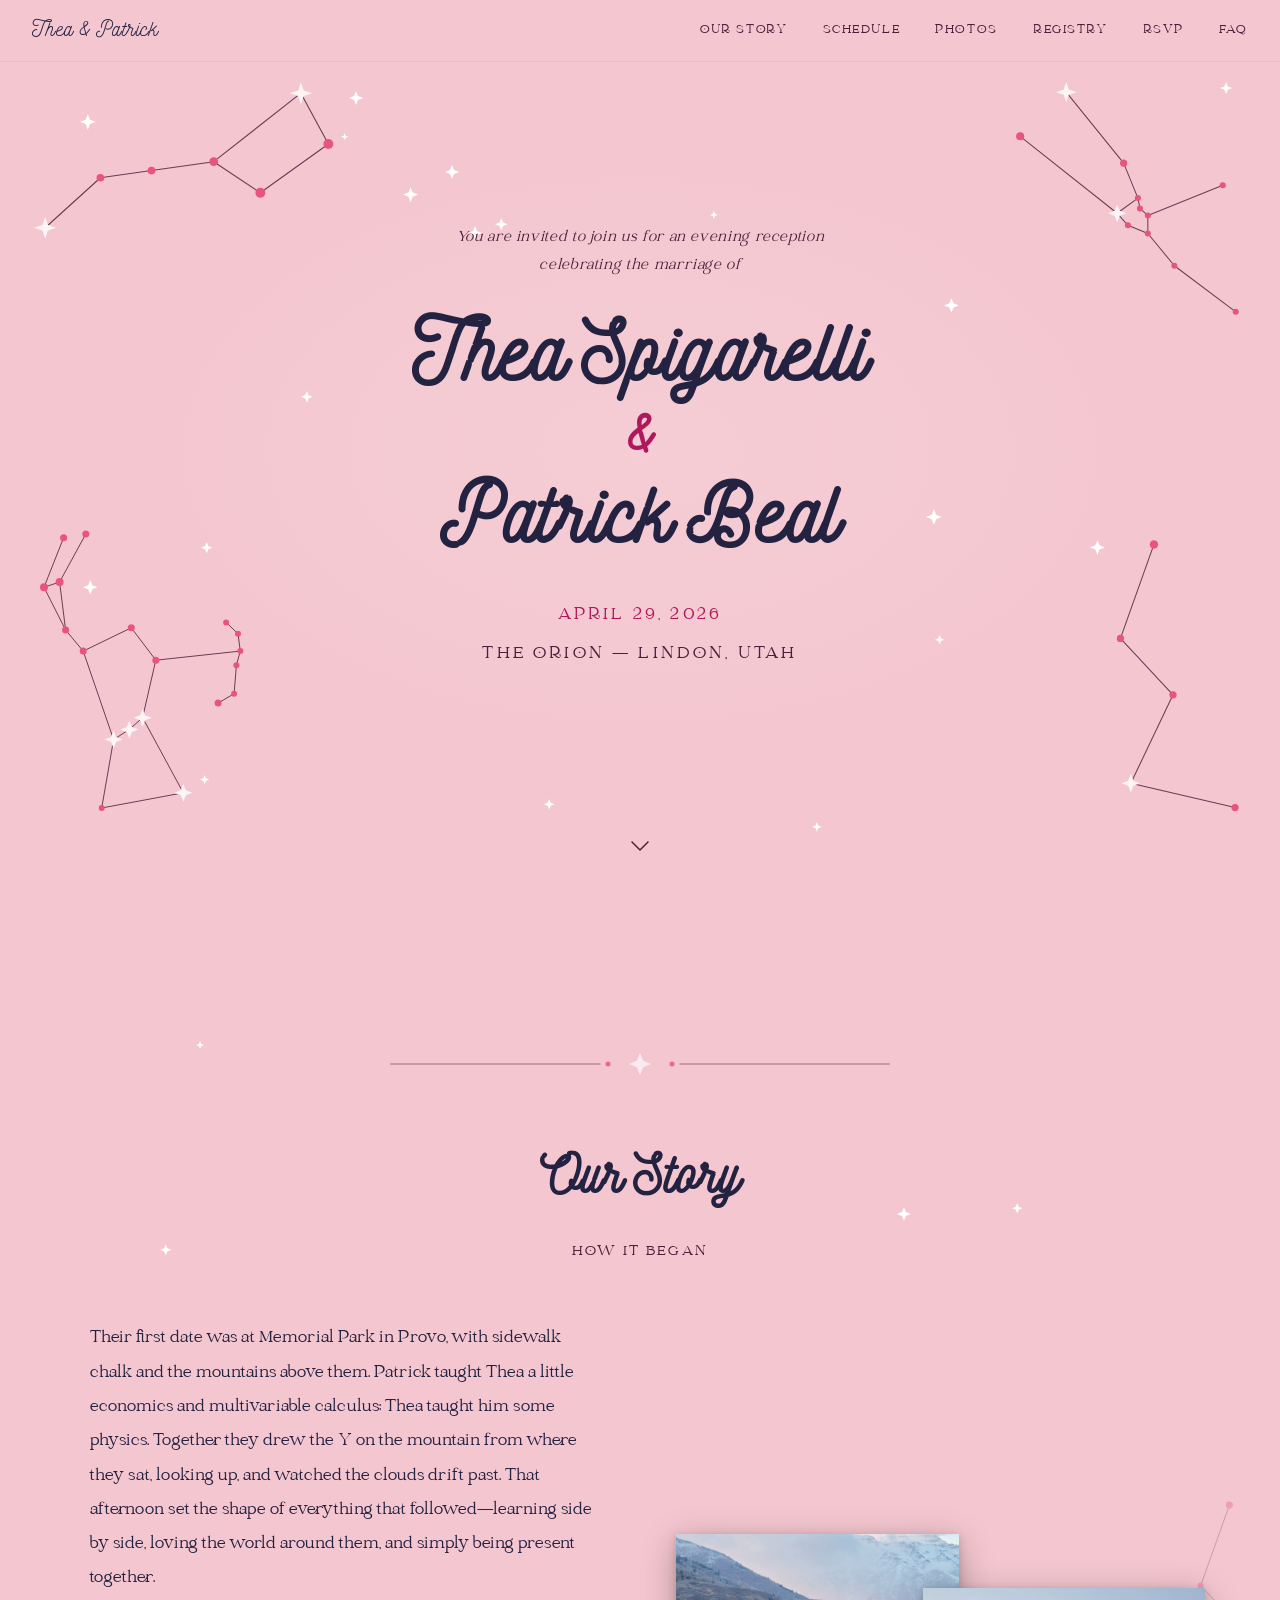
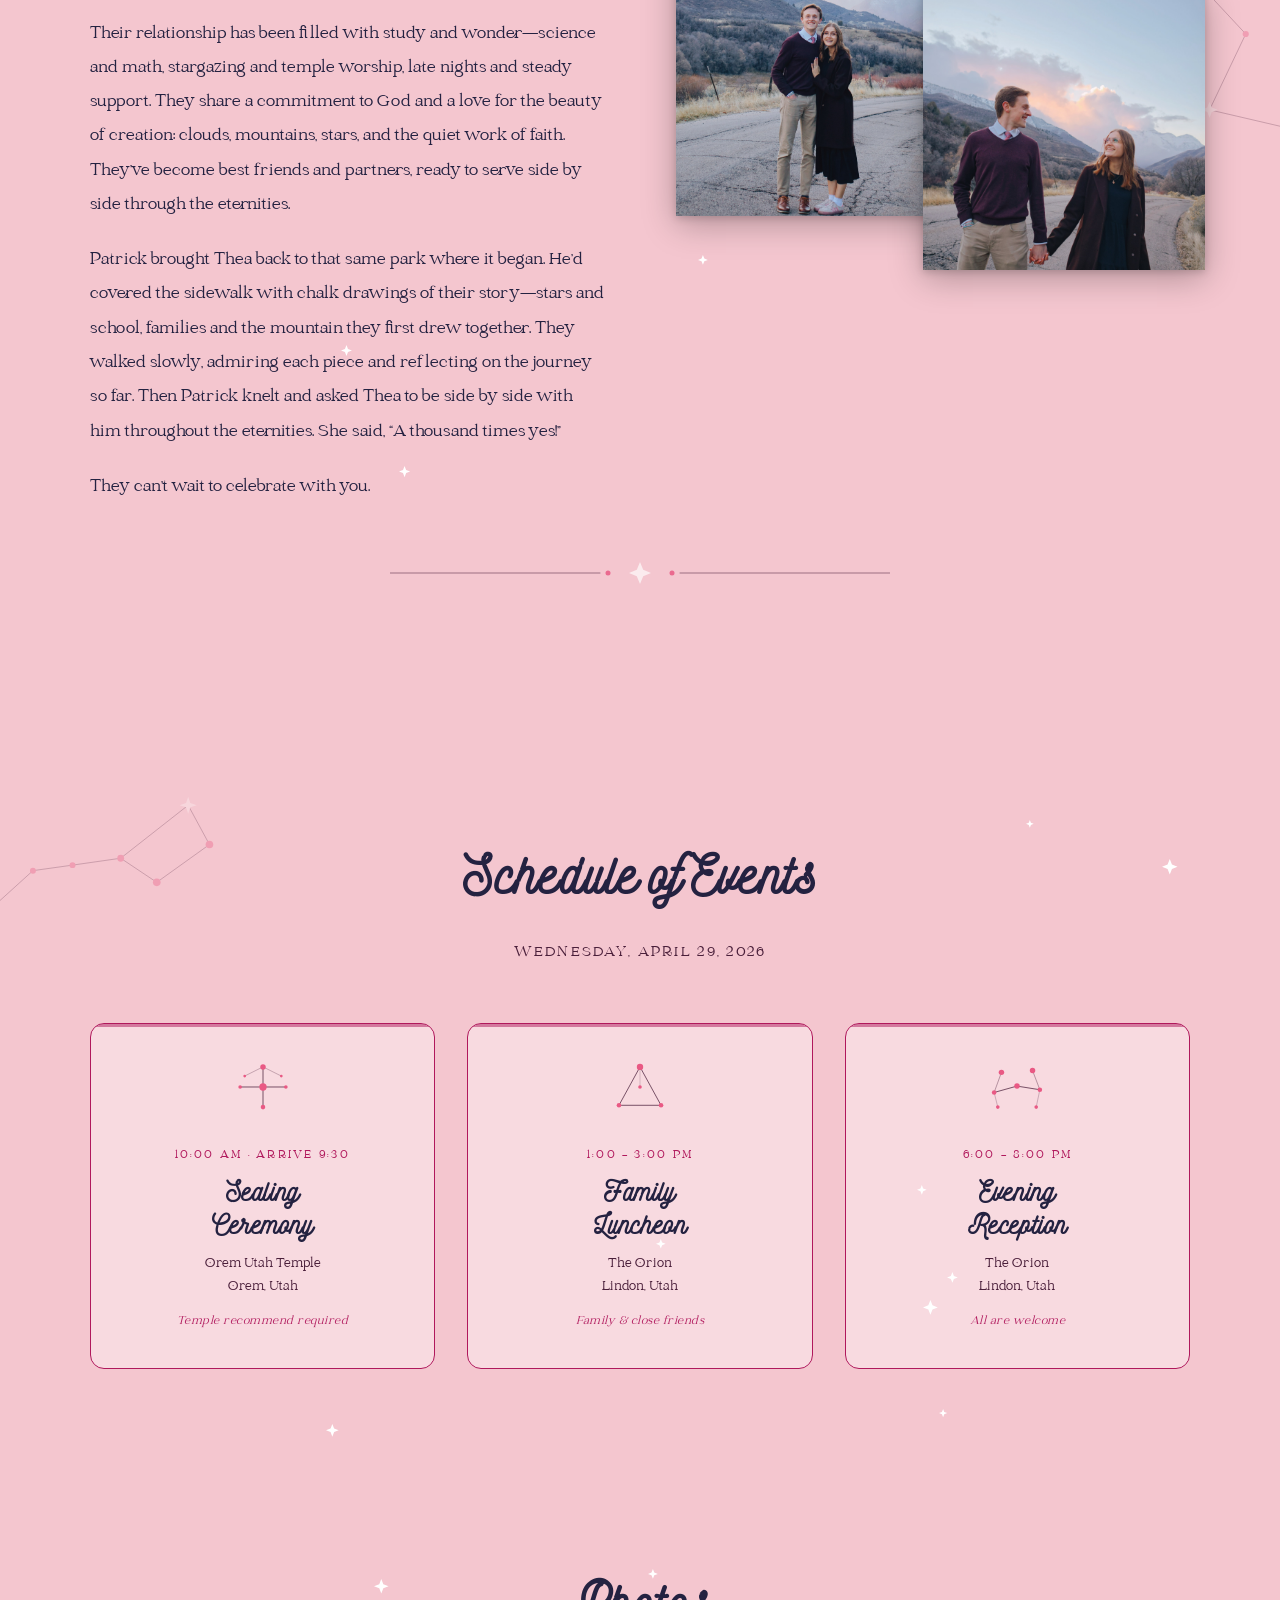
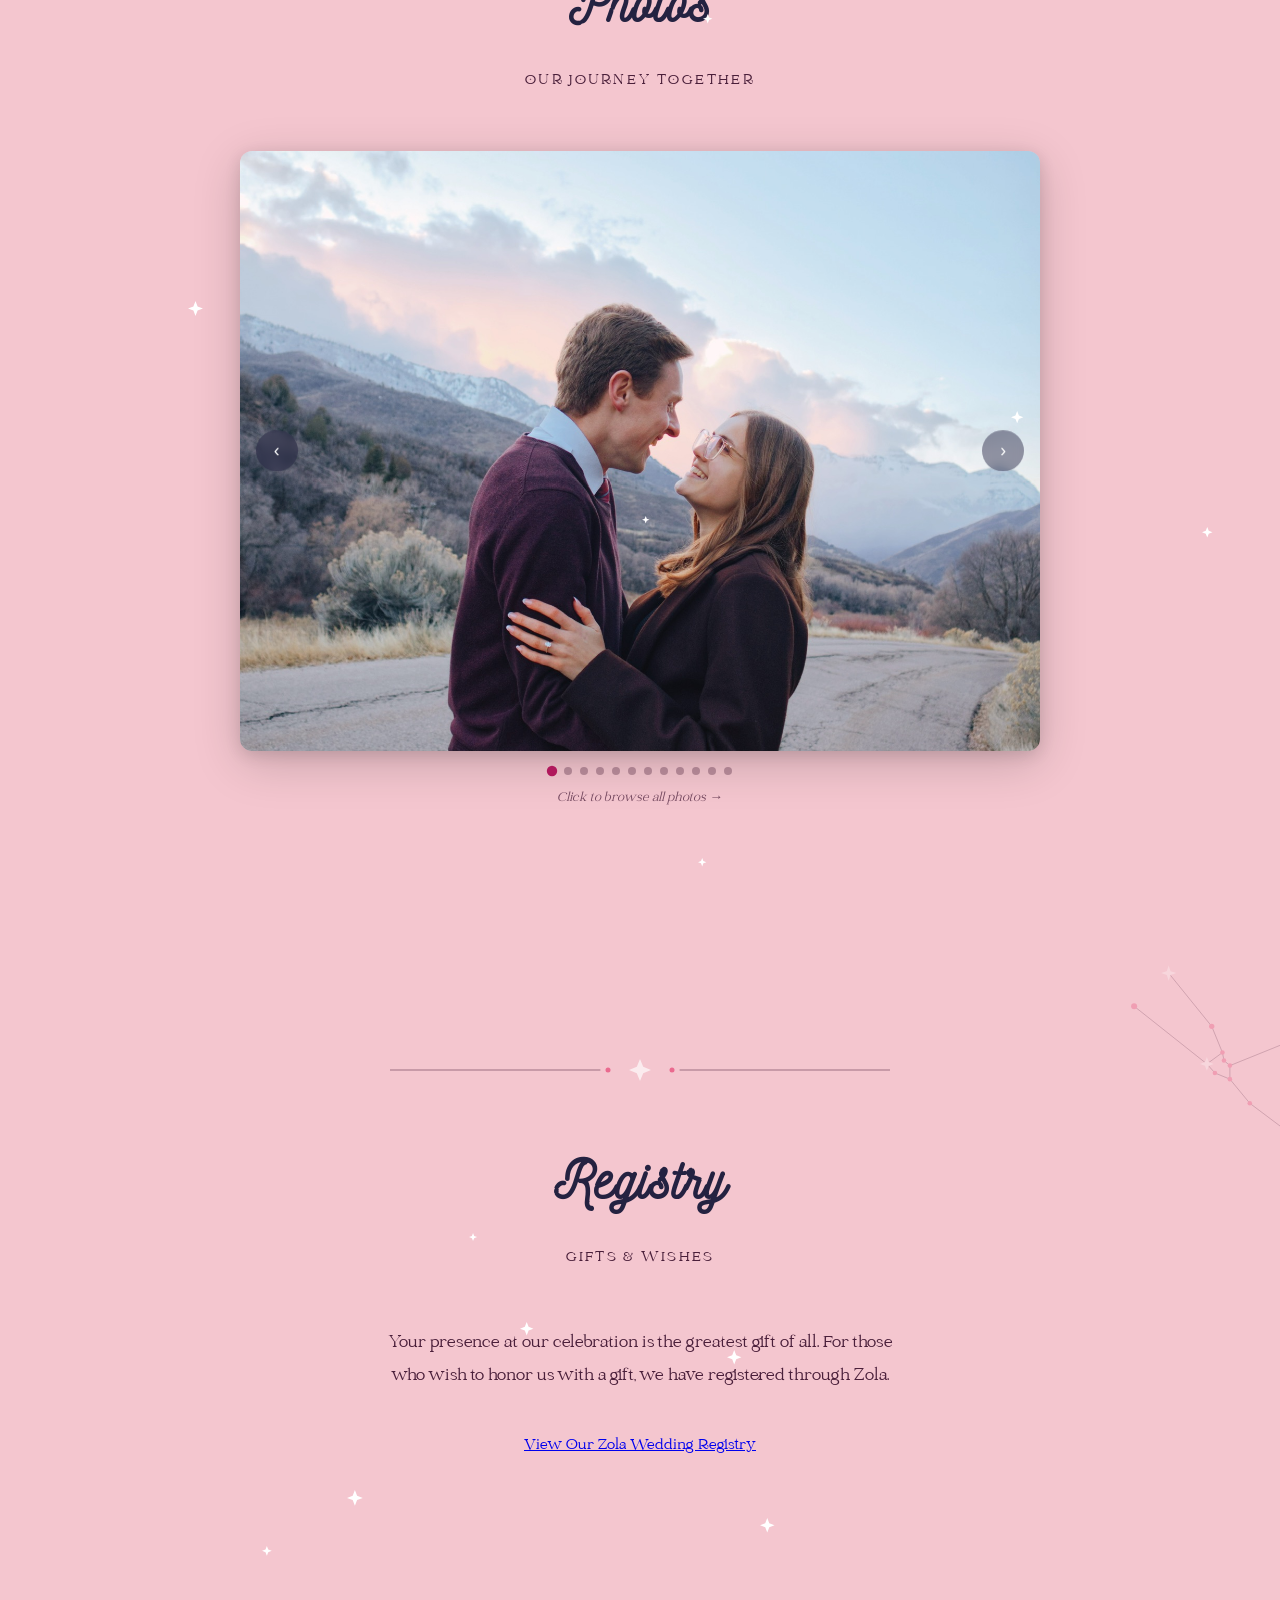
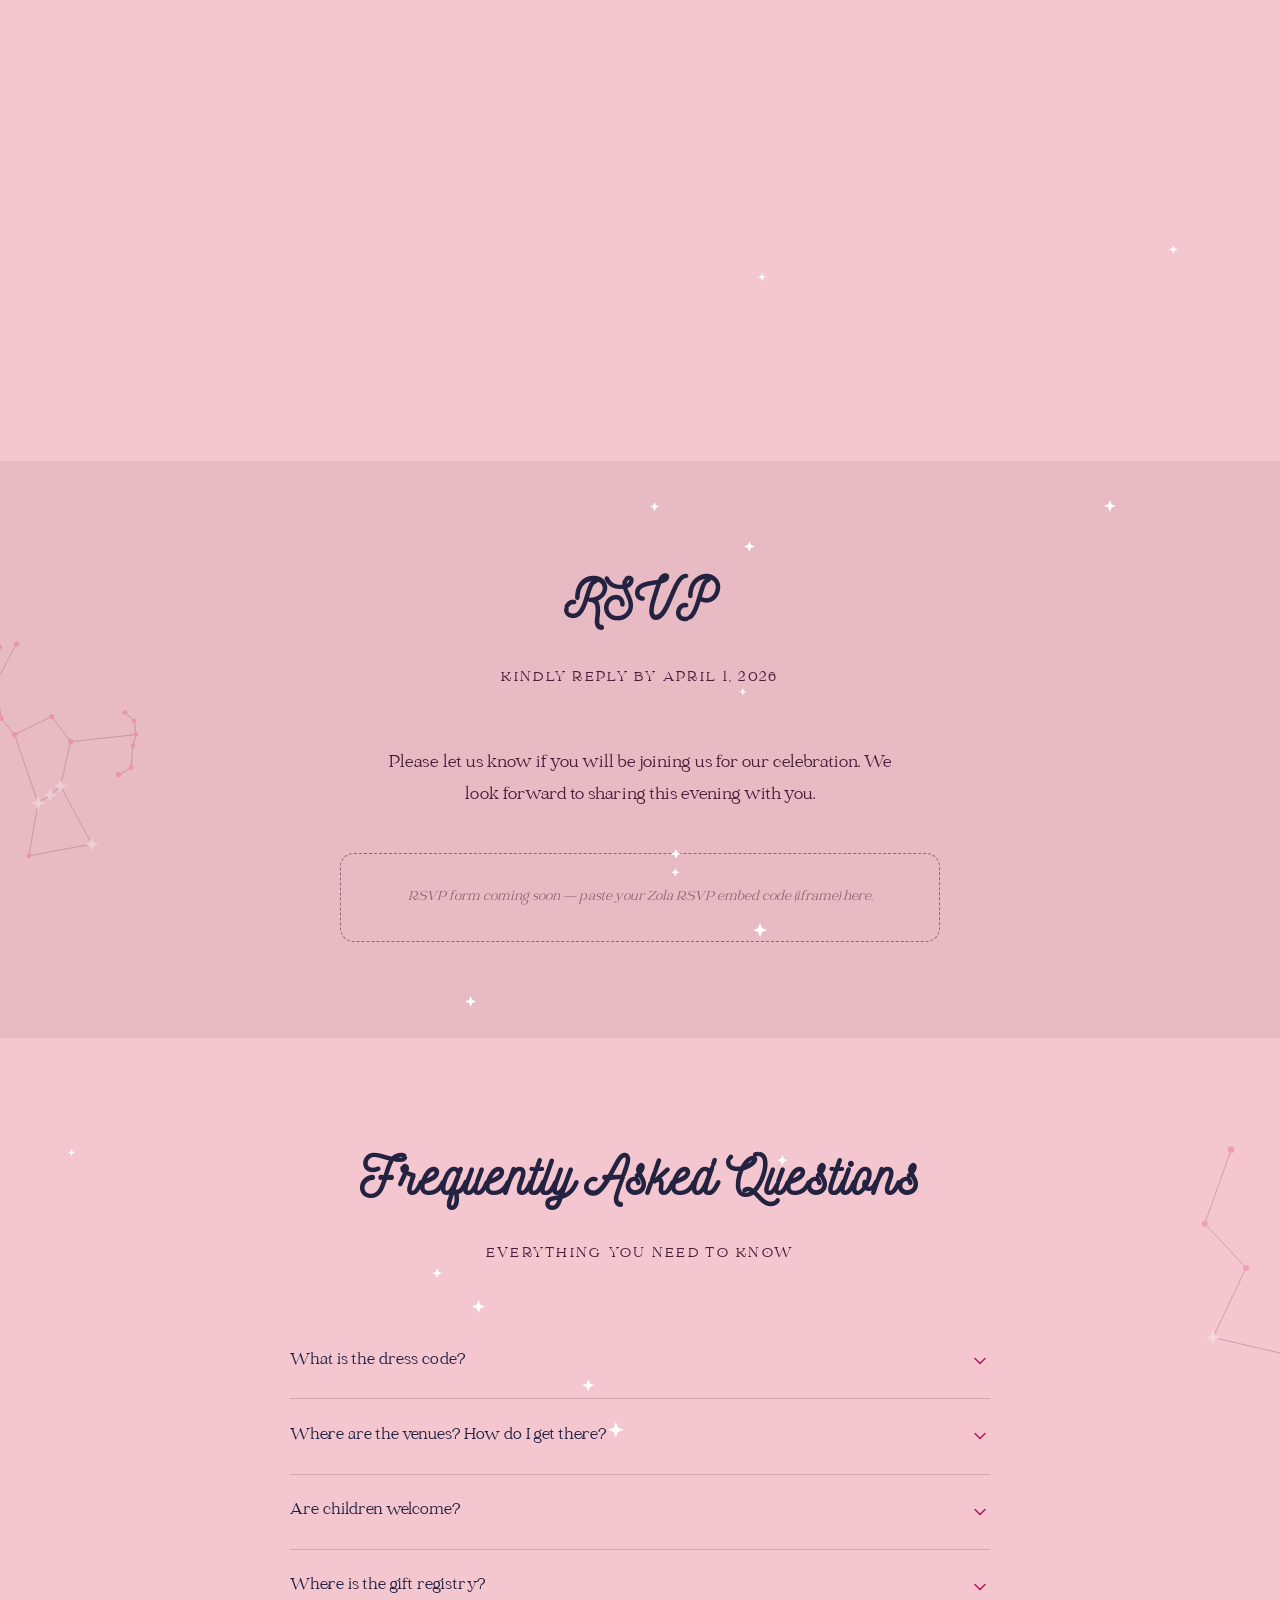
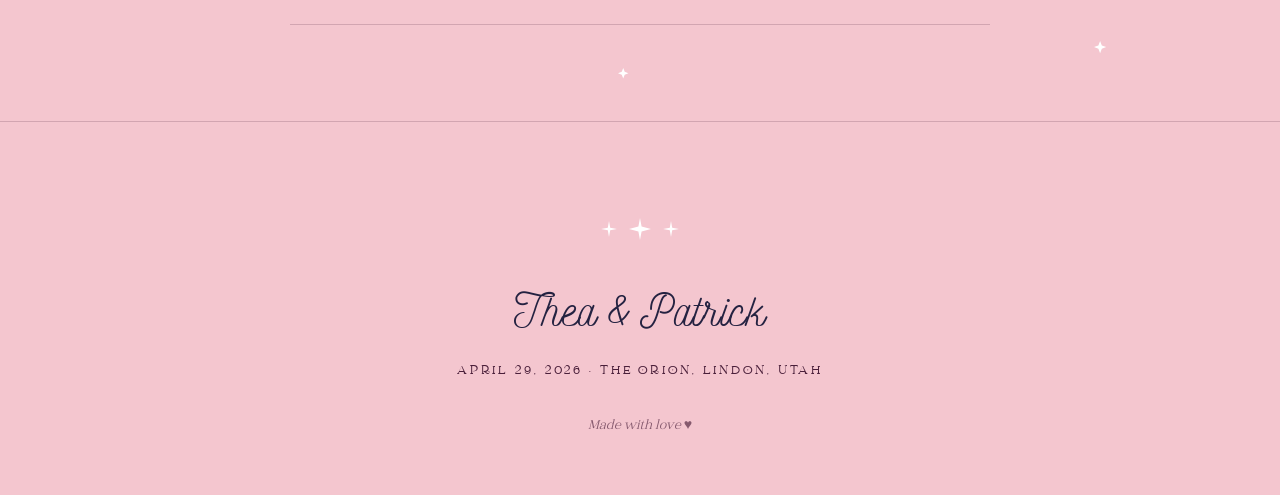
==== commit a328e23b: "Embed full Zola registry inline with data-max-items and improved styling Made-with: Cursor" ====
--- a/index.html
+++ b/index.html
@@ -487,7 +487,10 @@
       </p>
 
       <div class="registry-embed-wrapper">
-        <a class="zola-registry-embed" href="https://www.zola.com/registry/theaandpatrick" data-registry-key="theaandpatrick">View Our Zola Wedding Registry</a>
+        <a class="zola-registry-embed"
+           href="https://www.zola.com/registry/theaandpatrick"
+           data-registry-key="theaandpatrick"
+           data-max-items="200">View Our Zola Wedding Registry</a>
       </div>
       <script>!function(e,t,n){var s,a=e.getElementsByTagName(t)[0];e.getElementById(n)||(s=e.createElement(t),s.id=n,s.async=!0,s.src="https://widget.zola.com/js/widget.js",a.parentNode.insertBefore(s,a))}(document,"script","zola-wjs");</script>
 
--- a/styles.css
+++ b/styles.css
@@ -742,15 +742,18 @@
 
 .registry-embed-wrapper {
   margin: 2rem auto;
-  max-width: 800px;
-  min-height: 400px;
-}
-
+  max-width: 900px;
+  min-height: 500px;
+}
+
+/* Zola widget replaces the anchor with an iframe; widget auto-resizes to content */
+.registry-embed-wrapper .zola-registry-iframe,
 .registry-embed-wrapper iframe {
-  width: 100%;
-  min-height: 400px;
+  width: 100% !important;
+  min-height: 500px;
   border: none;
   border-radius: var(--radius);
+  display: block;
 }
 
 .zola-placeholder {
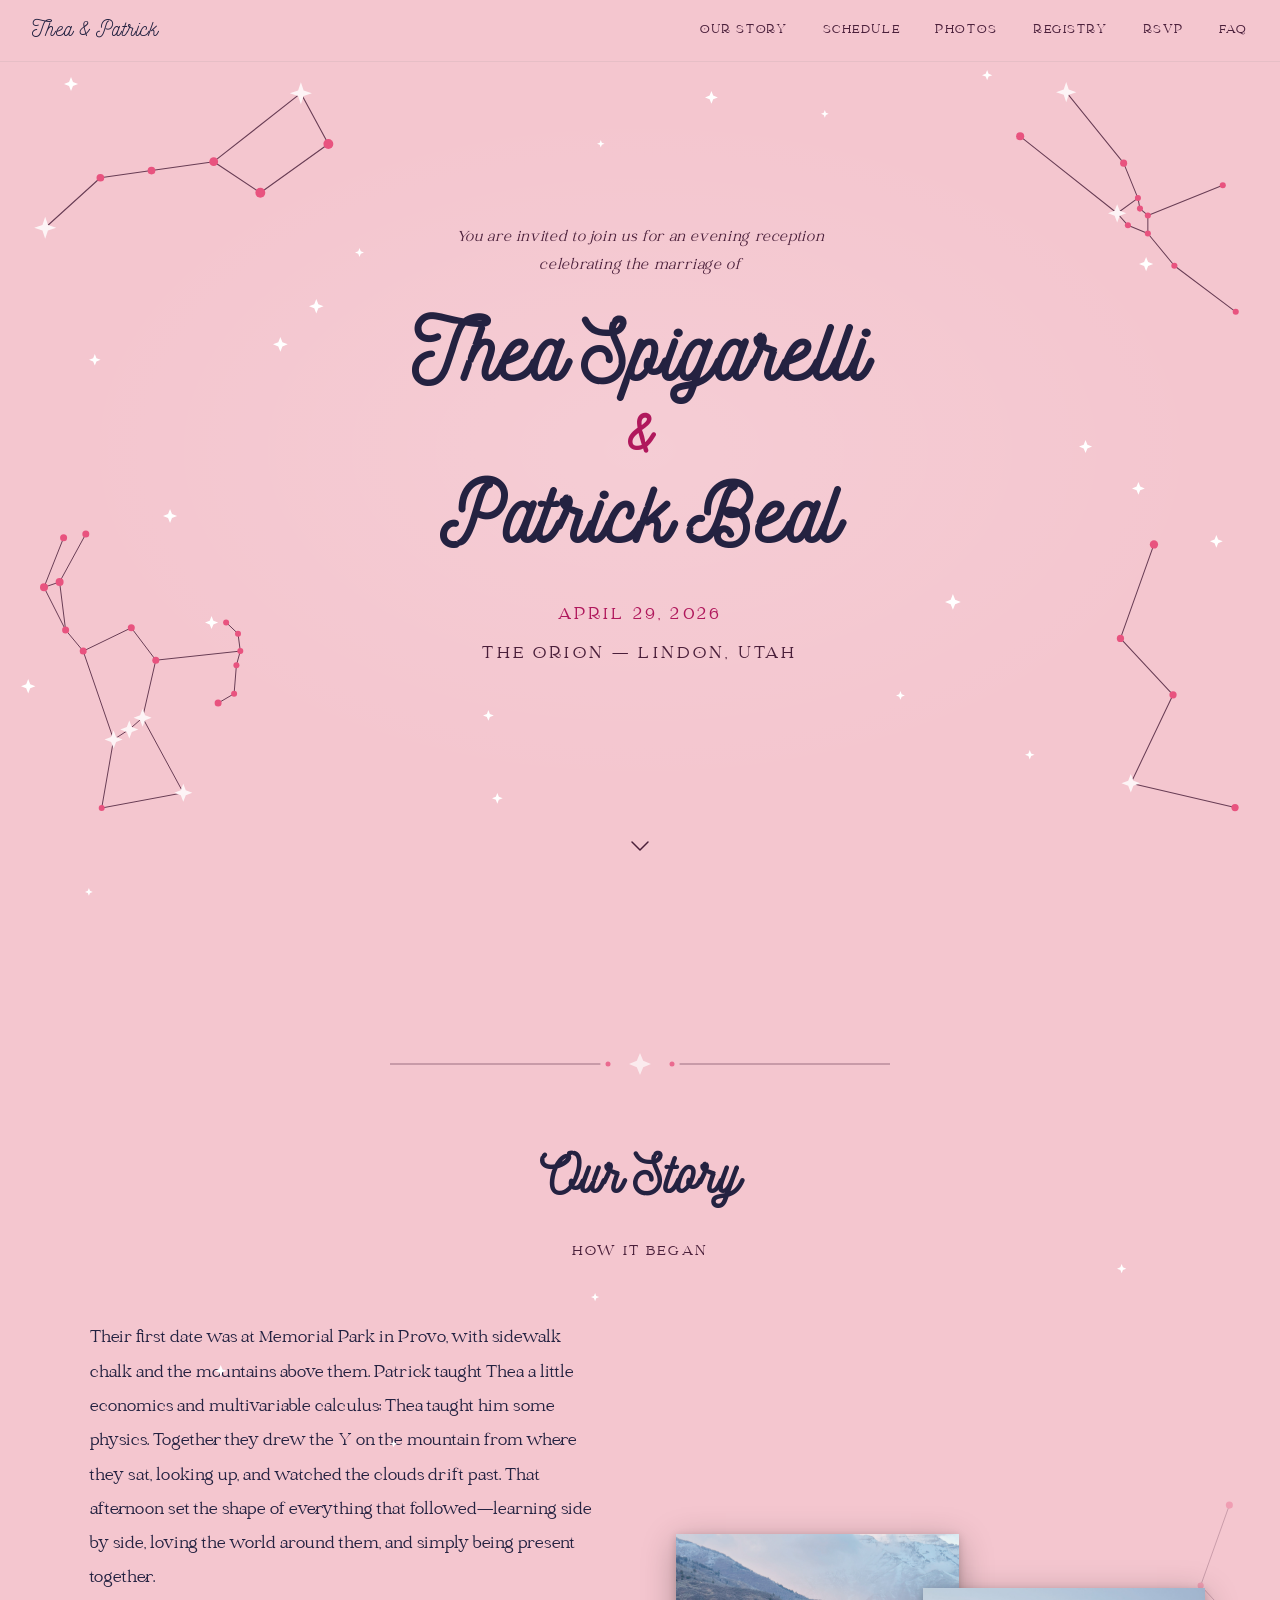
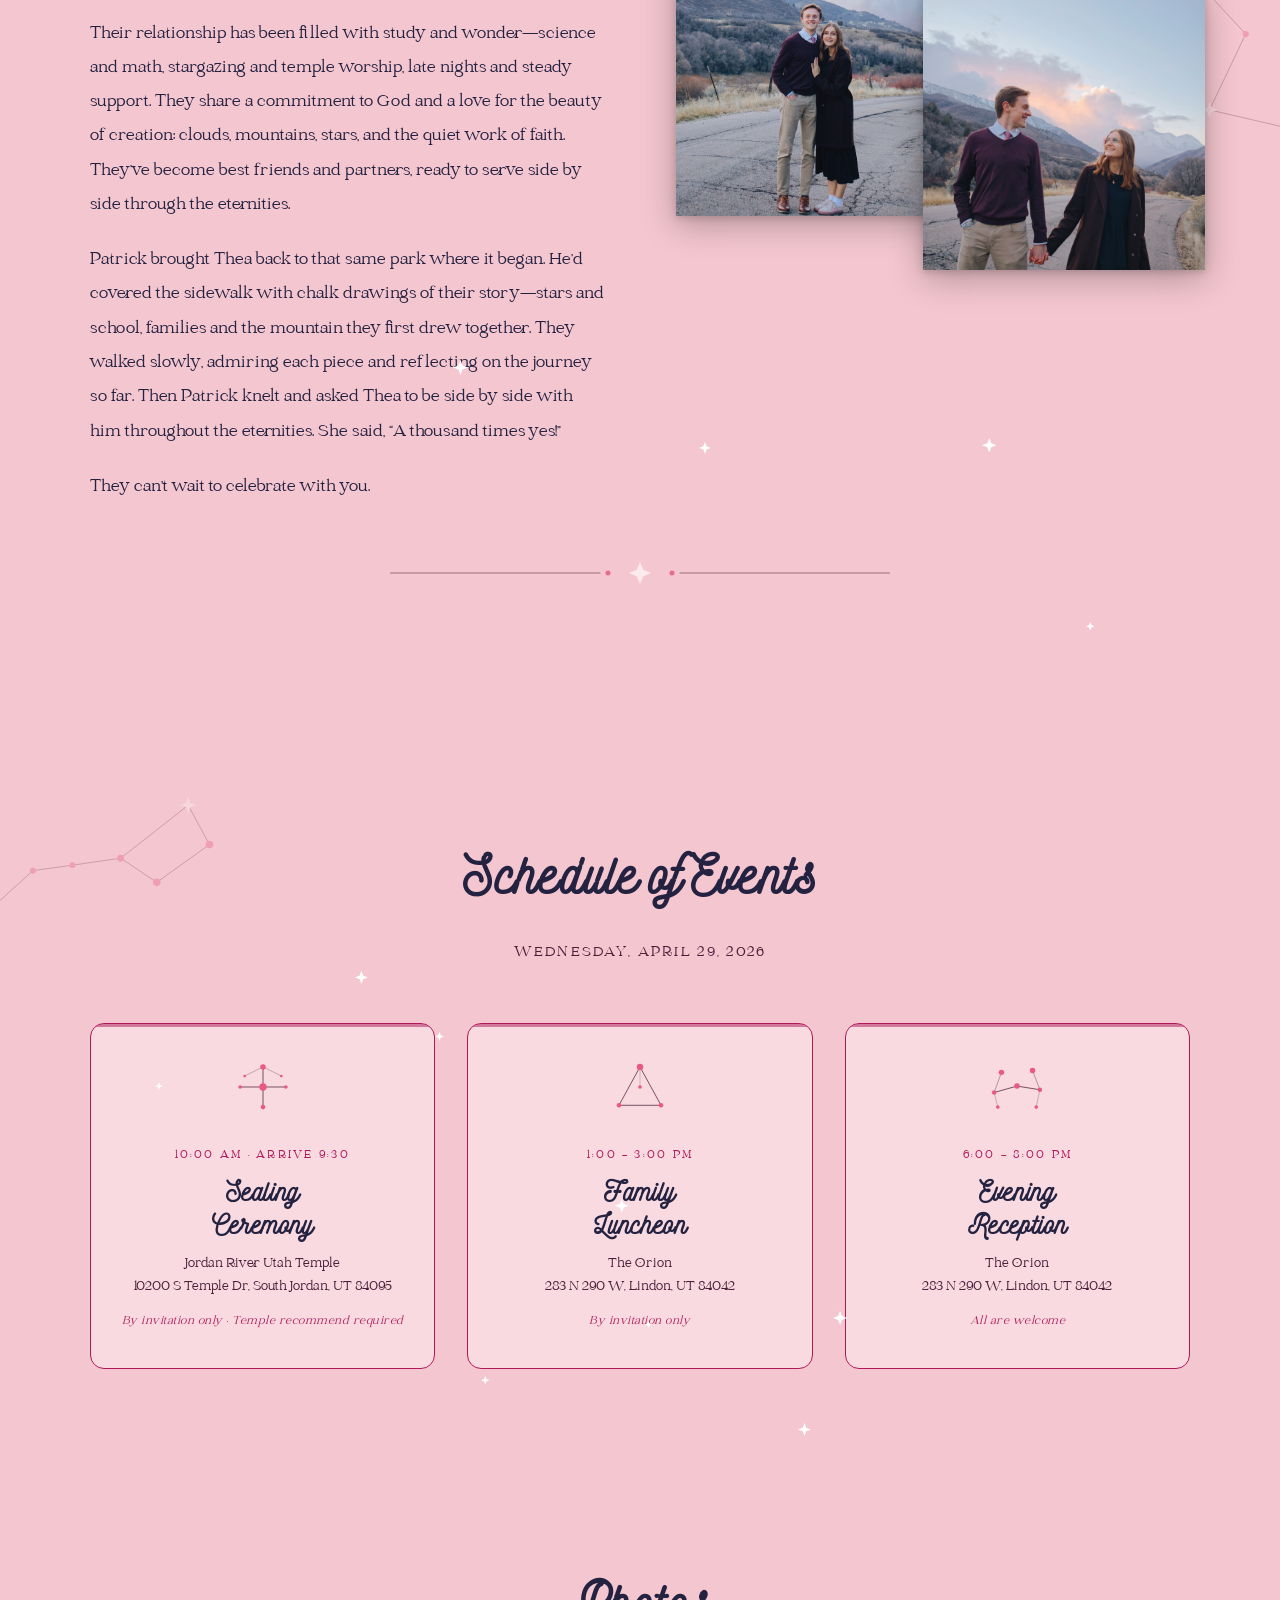
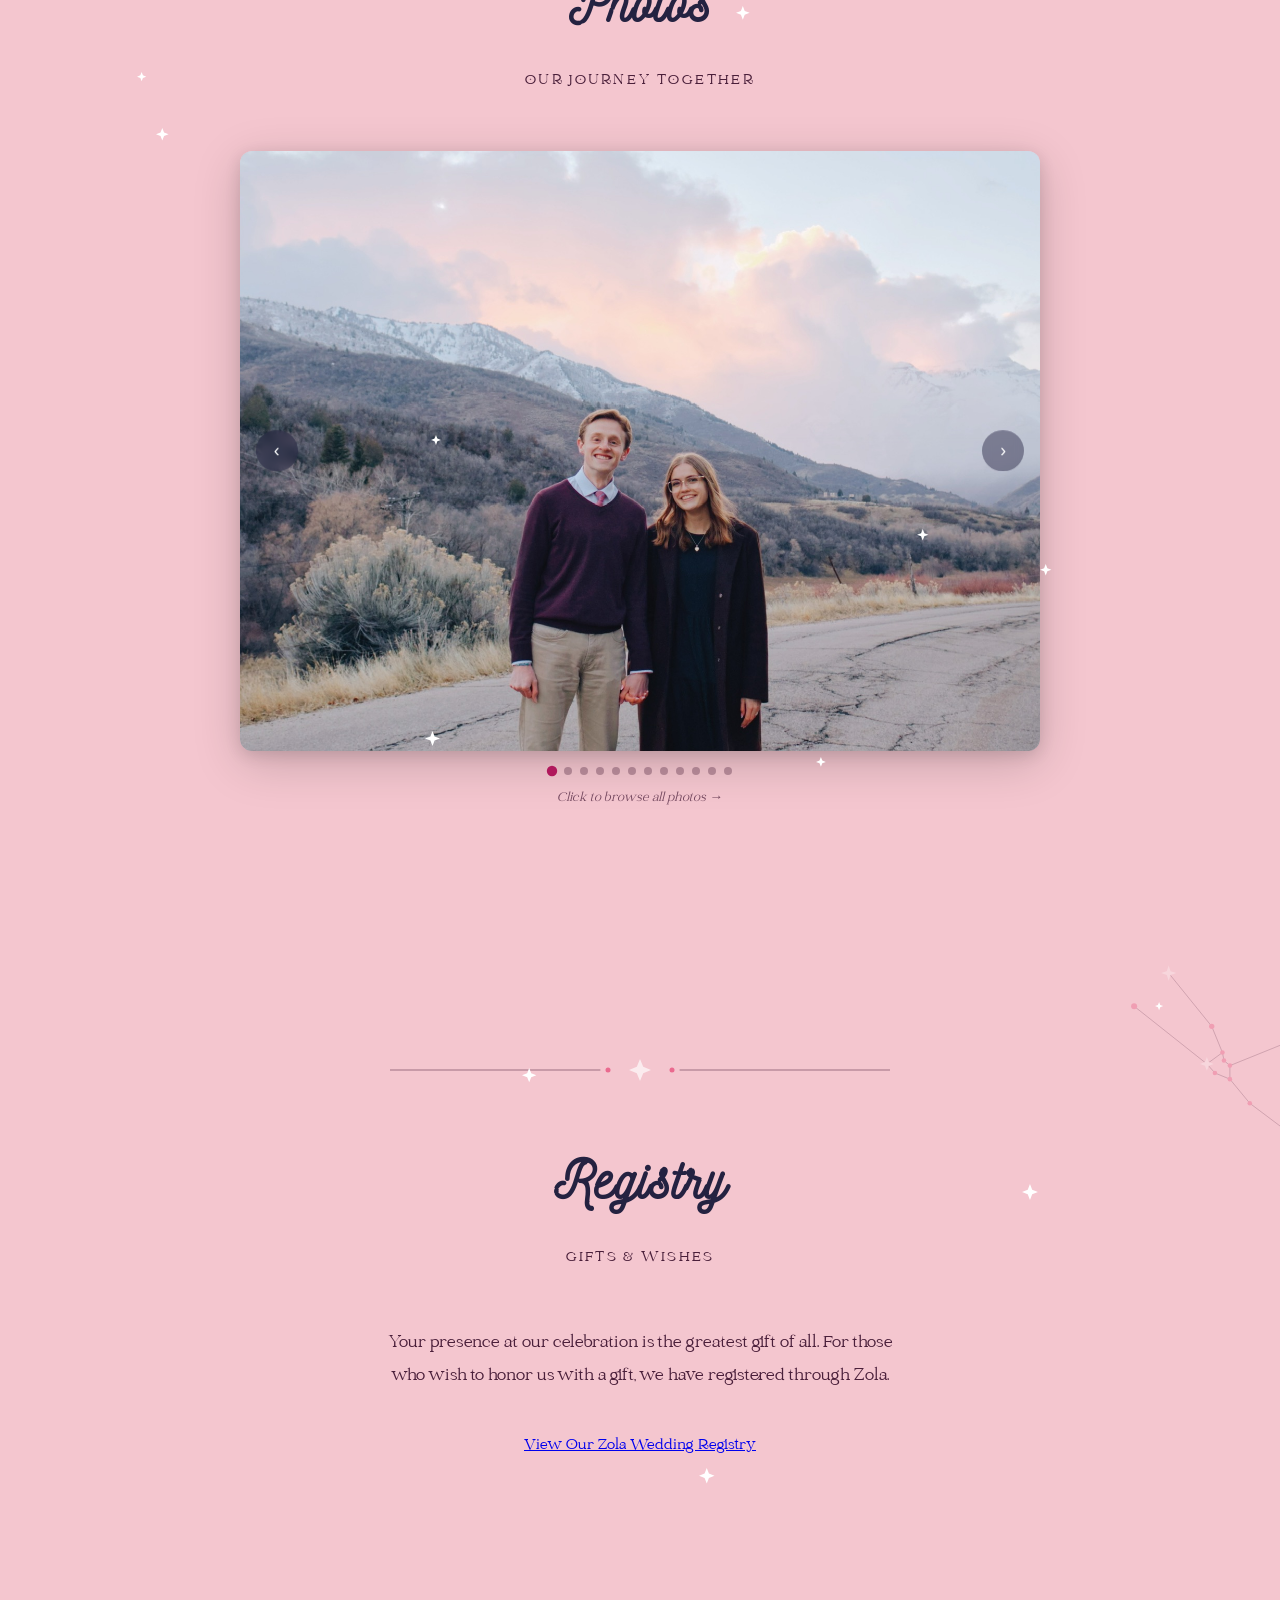
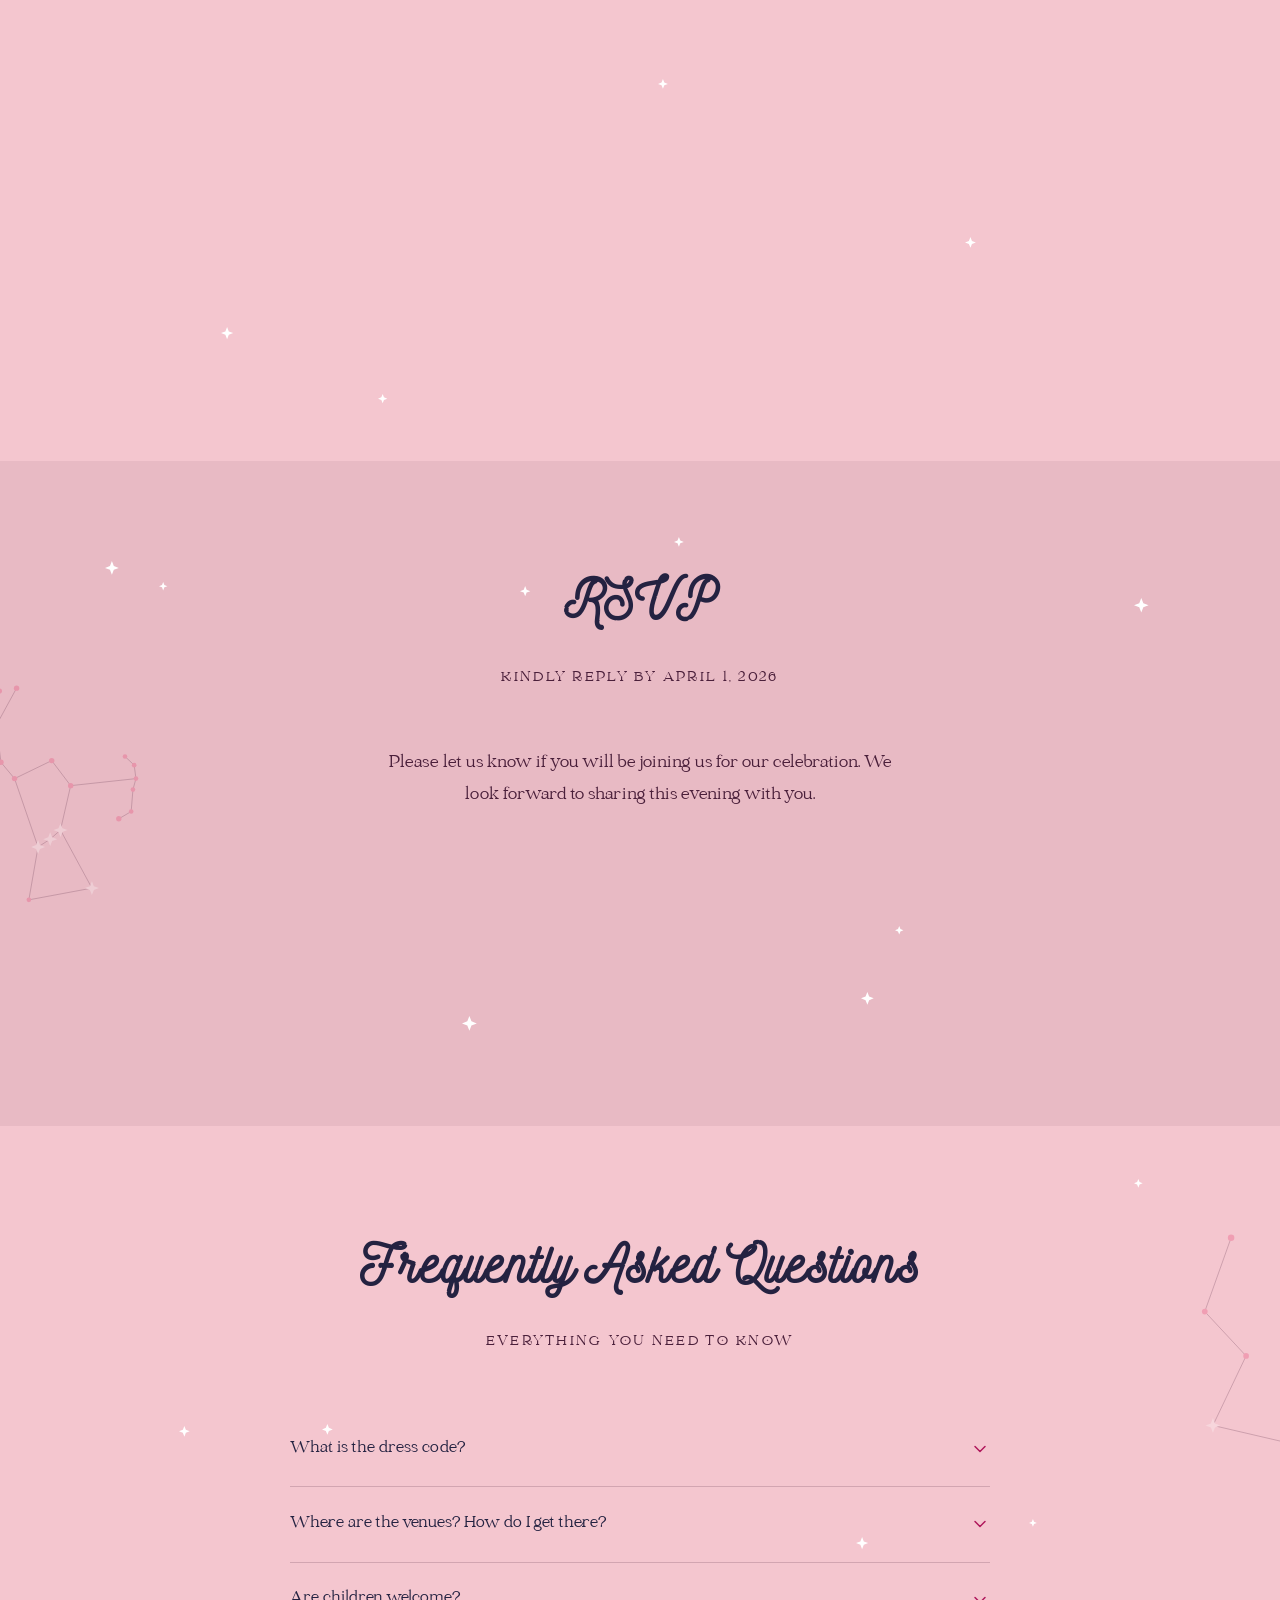
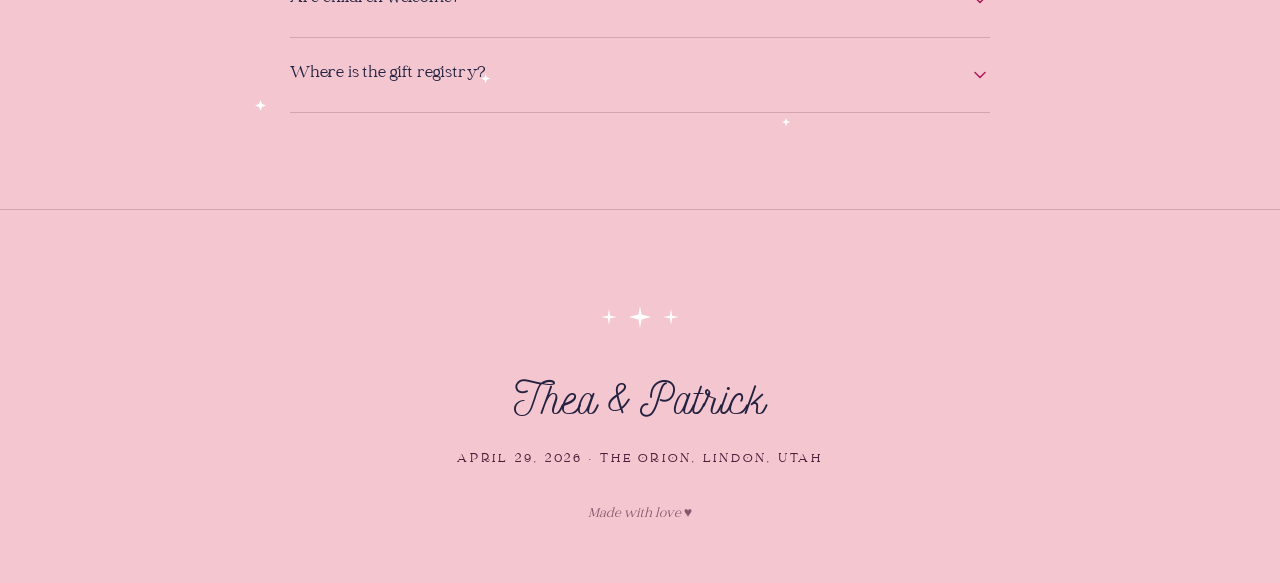
==== commit 91e53845: "Add addresses, Jordan River Temple, invitation-only notes, Tally RSVP embed Made-with: Cursor" ====
--- a/index.html
+++ b/index.html
@@ -359,8 +359,8 @@
           </div>
           <p class="event-time">10:00 AM · Arrive 9:30</p>
           <h3 class="event-name">Sealing<br />Ceremony</h3>
-          <p class="event-venue">Orem Utah Temple<br />Orem, Utah</p>
-          <span class="event-note">Temple recommend required</span>
+          <p class="event-venue">Jordan River Utah Temple<br />10200 S Temple Dr, South Jordan, UT 84095</p>
+          <span class="event-note">By invitation only · Temple recommend required</span>
         </article>
 
         <!-- Card 2: Luncheon -->
@@ -379,8 +379,8 @@
           </div>
           <p class="event-time">1:00 – 3:00 PM</p>
           <h3 class="event-name">Family<br />Luncheon</h3>
-          <p class="event-venue">The Orion<br />Lindon, Utah</p>
-          <span class="event-note">Family &amp; close friends</span>
+          <p class="event-venue">The Orion<br />283 N 290 W, Lindon, UT 84042</p>
+          <span class="event-note">By invitation only</span>
         </article>
 
         <!-- Card 3: Reception -->
@@ -405,7 +405,7 @@
           </div>
           <p class="event-time">6:00 – 8:00 PM</p>
           <h3 class="event-name">Evening<br />Reception</h3>
-          <p class="event-venue">The Orion<br />Lindon, Utah</p>
+          <p class="event-venue">The Orion<br />283 N 290 W, Lindon, UT 84042</p>
           <span class="event-note">All are welcome</span>
         </article>
 
@@ -559,10 +559,10 @@
         We look forward to sharing this evening with you.
       </p>
 
-      <!-- ZOLA EMBED: paste Zola RSVP form iframe/embed code here -->
-      <div class="zola-placeholder">
-        RSVP form coming soon — paste your Zola RSVP embed code (iframe) here.
+      <div class="tally-embed-wrapper">
+        <iframe data-tally-src="https://tally.so/embed/jaBpNa?alignLeft=1&hideTitle=1&transparentBackground=1&dynamicHeight=1" loading="lazy" width="100%" height="177" frameborder="0" marginheight="0" marginwidth="0" title="Patrick &amp; Thea Wedding RSVP"></iframe>
       </div>
+      <script>var d=document,w="https://tally.so/widgets/embed.js",v=function(){"undefined"!=typeof Tally?Tally.loadEmbeds():d.querySelectorAll("iframe[data-tally-src]:not([src])").forEach((function(e){e.src=e.dataset.tallySrc}))};if("undefined"!=typeof Tally)v();else if(d.querySelector('script[src="'+w+'"]')==null){var s=d.createElement("script");s.src=w,s.onload=v,s.onerror=v,d.body.appendChild(s);}</script>
 
     </div>
   </section>
@@ -621,10 +621,9 @@
           </button>
           <div class="faq-answer">
             <p>
-              <strong>Orem Utah Temple</strong> — 3860 N University Ave, Provo, UT 84604.
+              <strong>Jordan River Utah Temple</strong> — 10200 S Temple Dr, South Jordan, UT 84095.
               The temple has a large public parking lot available to all guests.<br /><br />
-              <strong>The Orion</strong> — address coming soon. Located in Lindon, Utah.
-              Parking is available on site. Directions will be shared on your invitation.
+              <strong>The Orion</strong> — 283 N 290 W, Lindon, UT 84042. Parking is available on site.
             </p>
           </div>
         </li>
--- a/styles.css
+++ b/styles.css
@@ -756,17 +756,17 @@
   display: block;
 }
 
-.zola-placeholder {
+.tally-embed-wrapper {
   margin: 2.5rem auto 0;
   max-width: 600px;
-  padding: 2rem;
-  border: 1px dashed var(--color-constellation-line);
+}
+
+.tally-embed-wrapper iframe {
+  width: 100%;
+  min-height: 177px;
+  border: none;
   border-radius: var(--radius);
-  color: var(--color-text-secondary);
-  font-size: 0.9rem;
-  font-style: italic;
-  opacity: 0.55;
-  line-height: 1.6;
+  display: block;
 }
 
 /* === RSVP === */
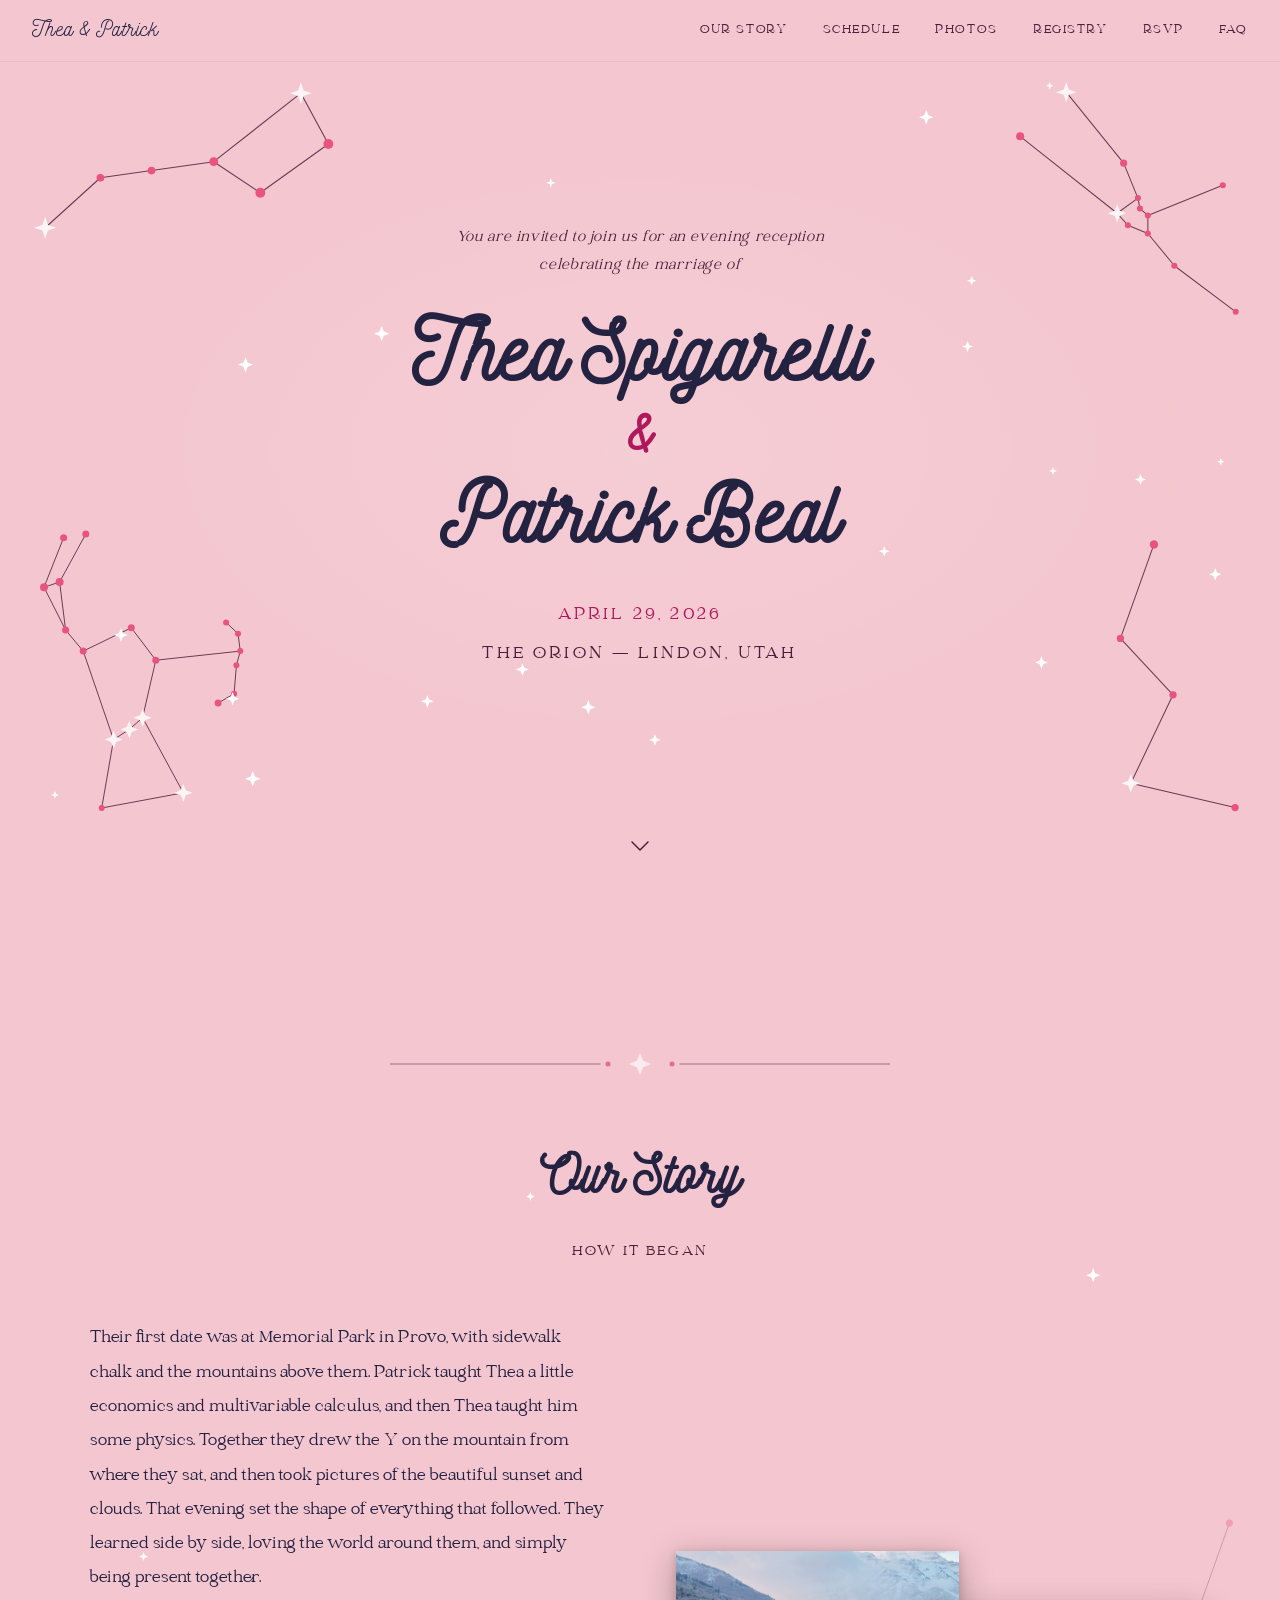
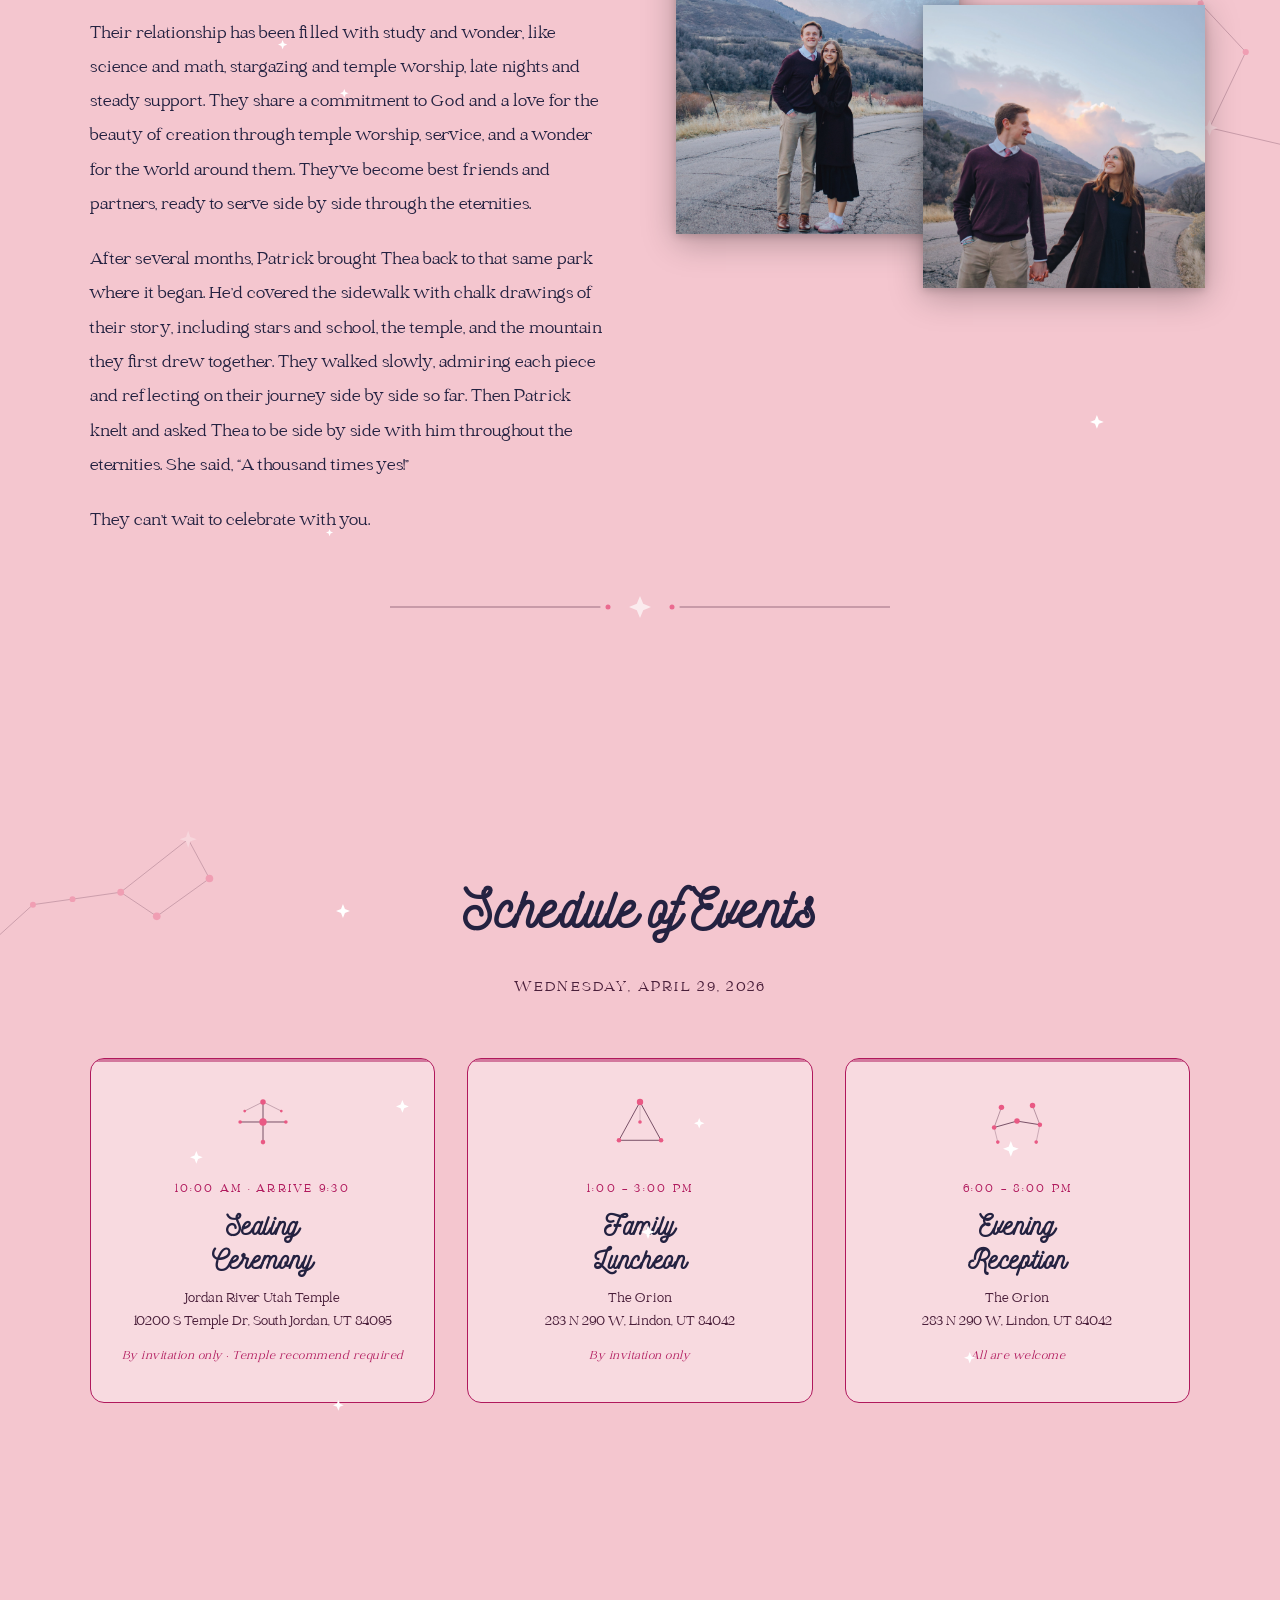
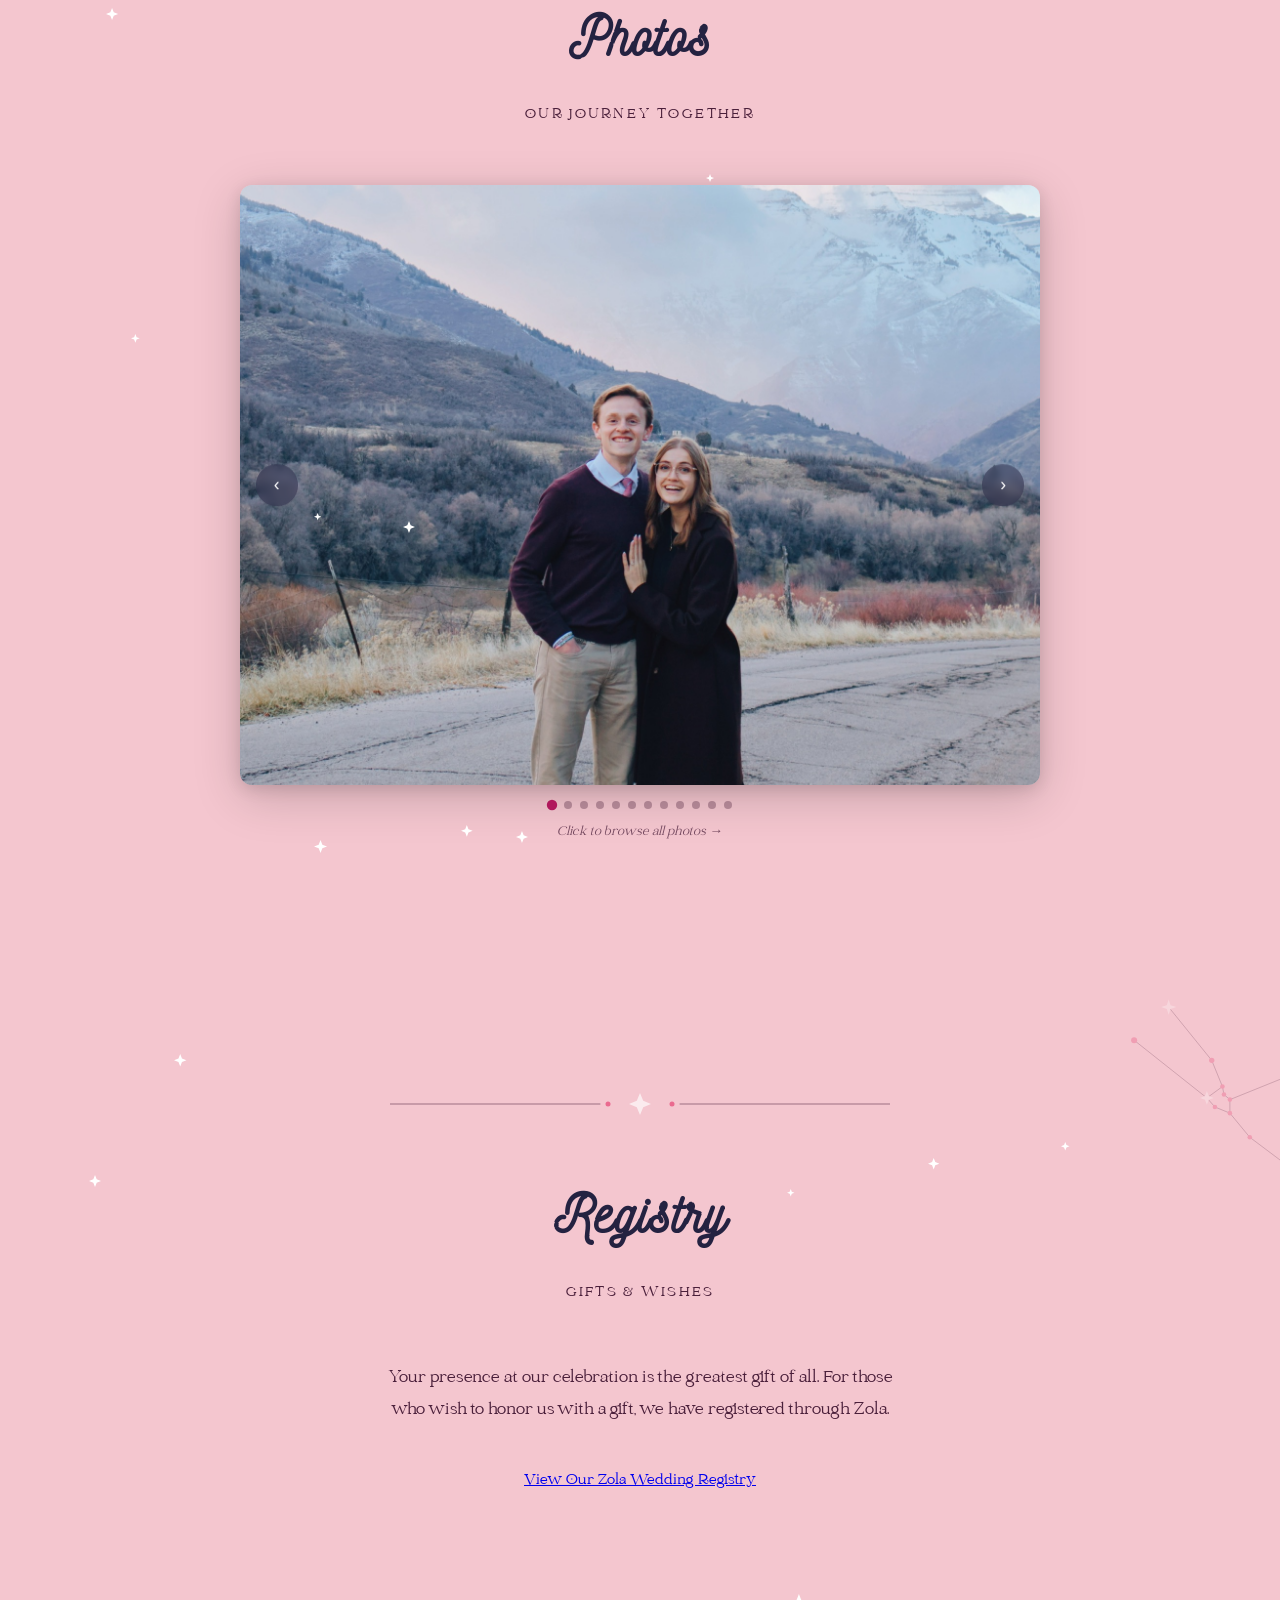
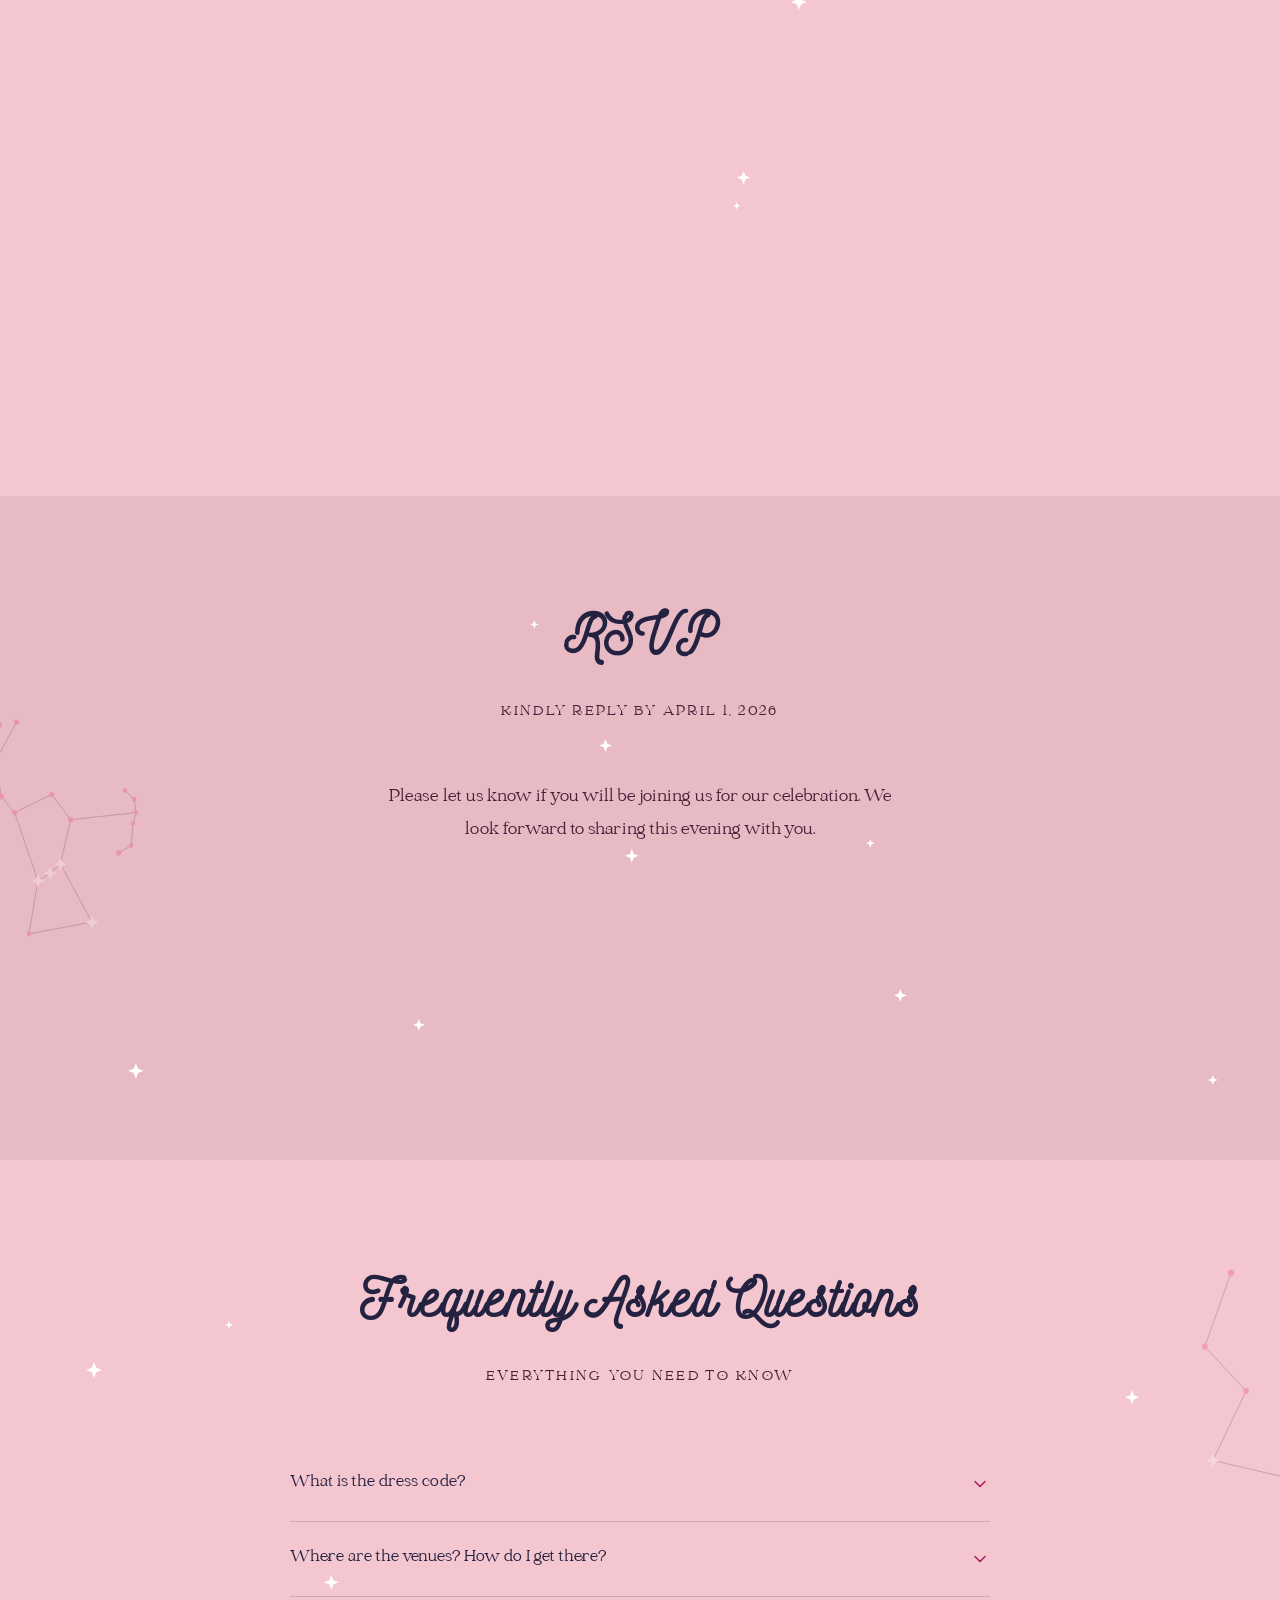
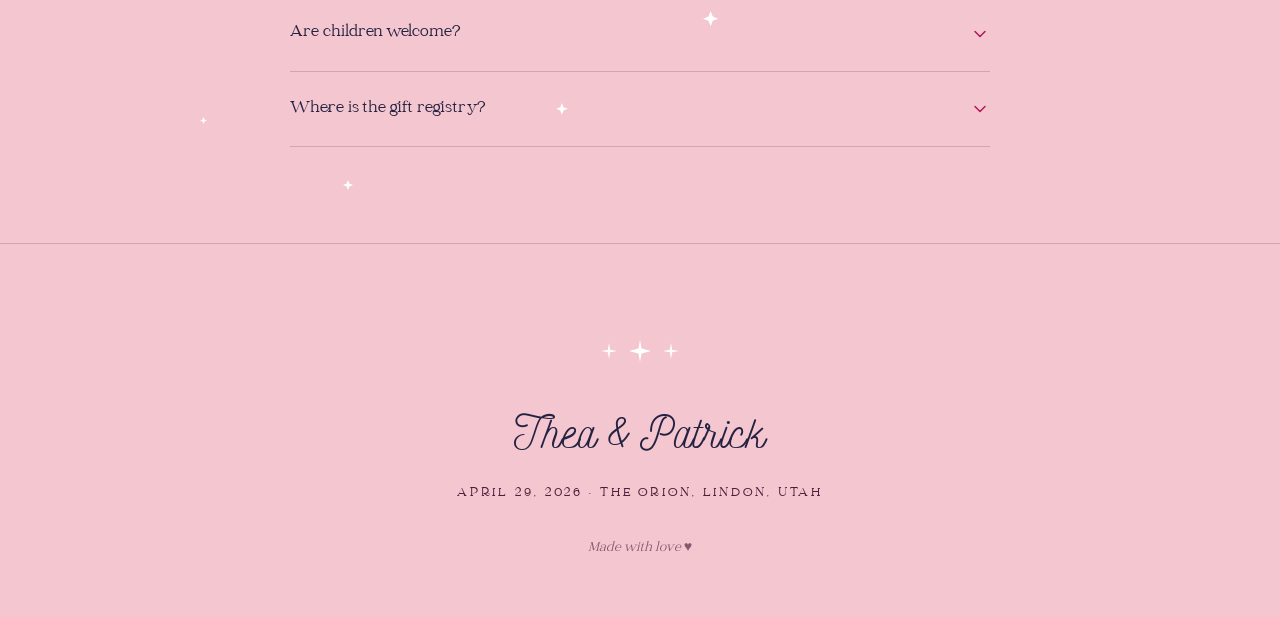
==== commit edbb9054: "Adjusting story" ====
--- a/index.html
+++ b/index.html
@@ -261,24 +261,26 @@
           <p>
             Their first date was at Memorial Park in Provo, with sidewalk chalk and the
             mountains above them. Patrick taught Thea a little economics and multivariable
-            calculus; Thea taught him some physics. Together they drew the Y on the mountain
-            from where they sat, looking up, and watched the clouds drift past. That afternoon
-            set the shape of everything that followed—learning side by side, loving the world
-            around them, and simply being present together.
+            calculus, and then Thea taught him some physics. Together they drew the 
+            Y on the mountain from where they sat, and then took pictures of the 
+            beautiful sunset and clouds. That evening set the shape of everything that 
+            followed. They learned side by side, loving the world around them, and simply
+            being present together.
           </p>
           <p>
-            Their relationship has been filled with study and wonder—science and math,
+            Their relationship has been filled with study and wonder, like science and math,
             stargazing and temple worship, late nights and steady support. They share a
-            commitment to God and a love for the beauty of creation: clouds, mountains,
-            stars, and the quiet work of faith. They’ve become best friends and partners,
-            ready to serve side by side through the eternities.
+            commitment to God and a love for the beauty of creation through temple worship, 
+            service, and a wonder for the world around them. They’ve become best friends 
+            and partners, ready to serve side by side through the eternities.
           </p>
           <p>
-            Patrick brought Thea back to that same park where it began. He’d covered the
-            sidewalk with chalk drawings of their story—stars and school, families and the
-            mountain they first drew together. They walked slowly, admiring each piece and
-            reflecting on the journey so far. Then Patrick knelt and asked Thea to be side by
-            side with him throughout the eternities. She said, “A thousand times yes!”
+            After several months, Patrick brought Thea back to that same park where it 
+            began. He’d covered the sidewalk with chalk drawings of their story, including stars and school, the 
+            temple, and the mountain they first drew together. They walked slowly, admiring 
+            each piece and reflecting on their journey side by side so far. Then Patrick 
+            knelt and asked Thea to be side by side with him throughout the eternities. 
+            She said, “A thousand times yes!”
           </p>
           <p>
             They can’t wait to celebrate with you.
--- a/styles.css
+++ b/styles.css
@@ -758,7 +758,7 @@
 
 .tally-embed-wrapper {
   margin: 2.5rem auto 0;
-  max-width: 600px;
+  max-width: var(--max-width);
 }
 
 .tally-embed-wrapper iframe {
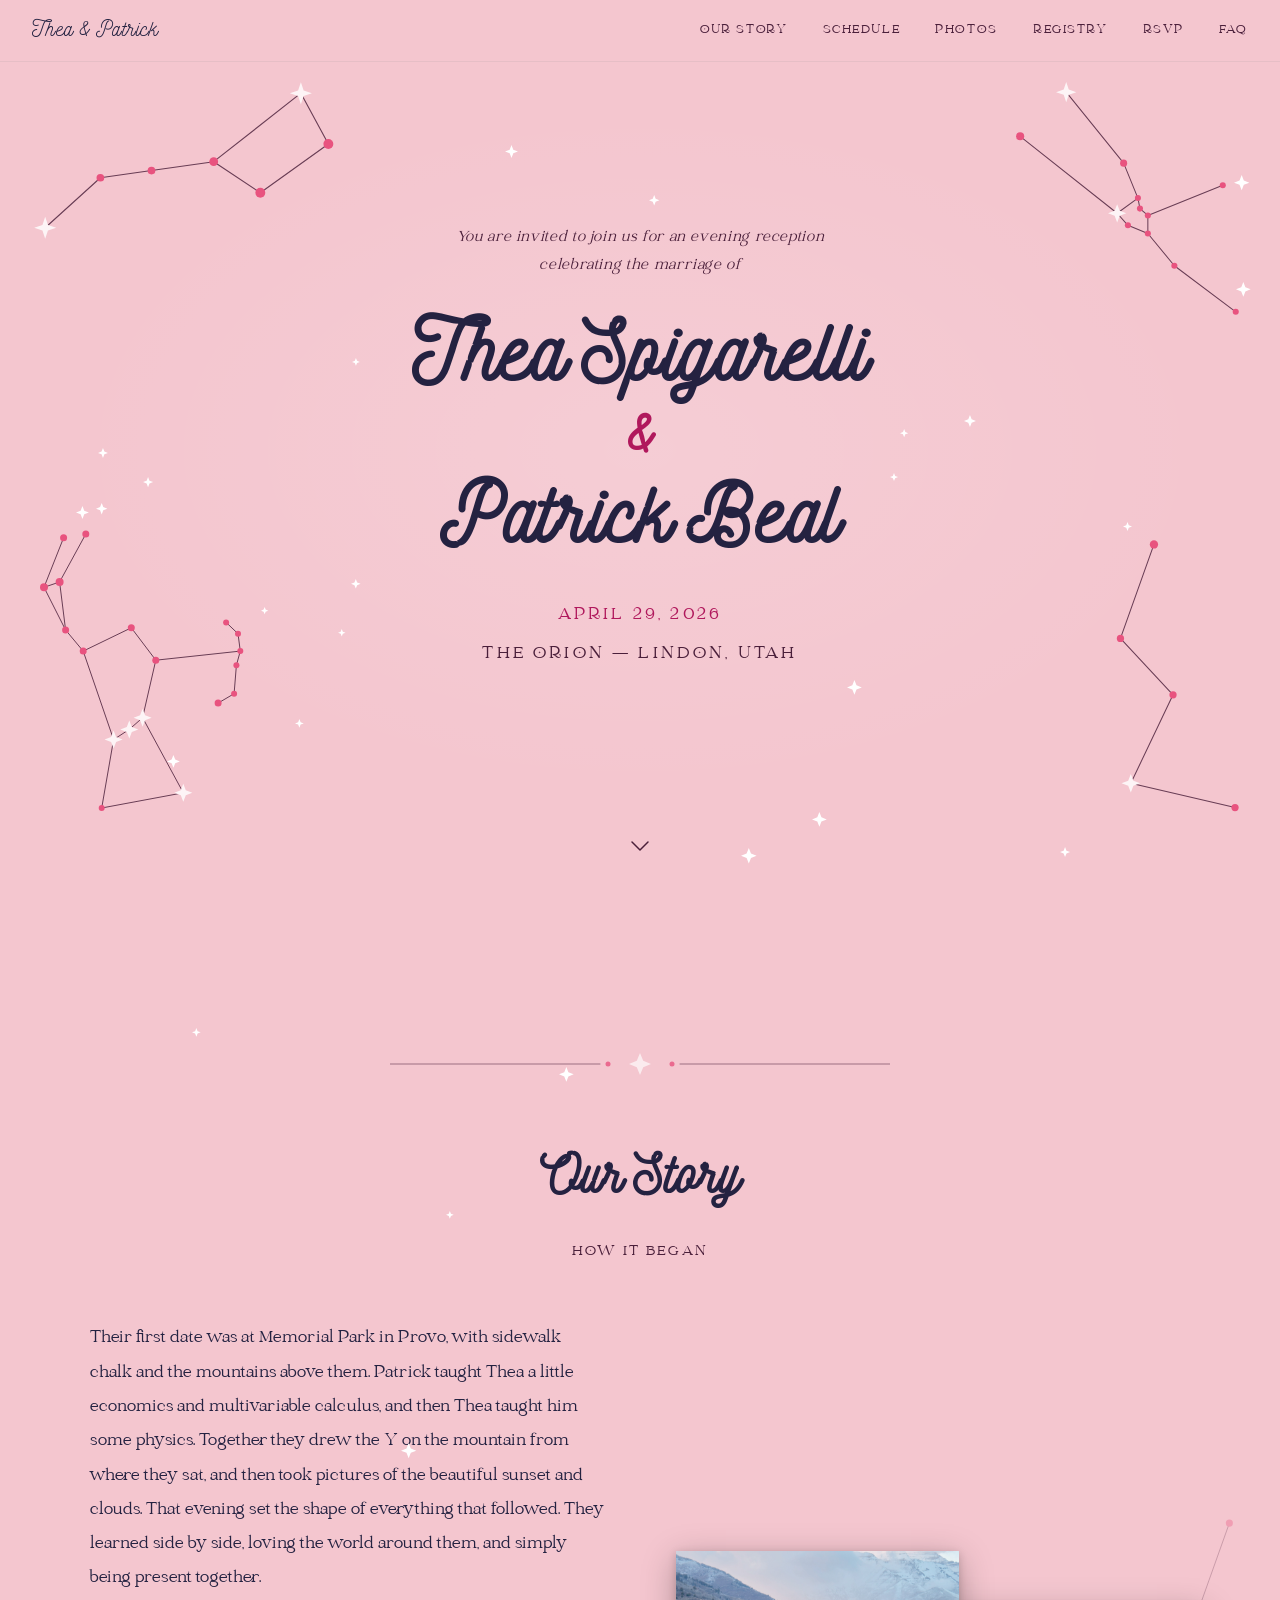
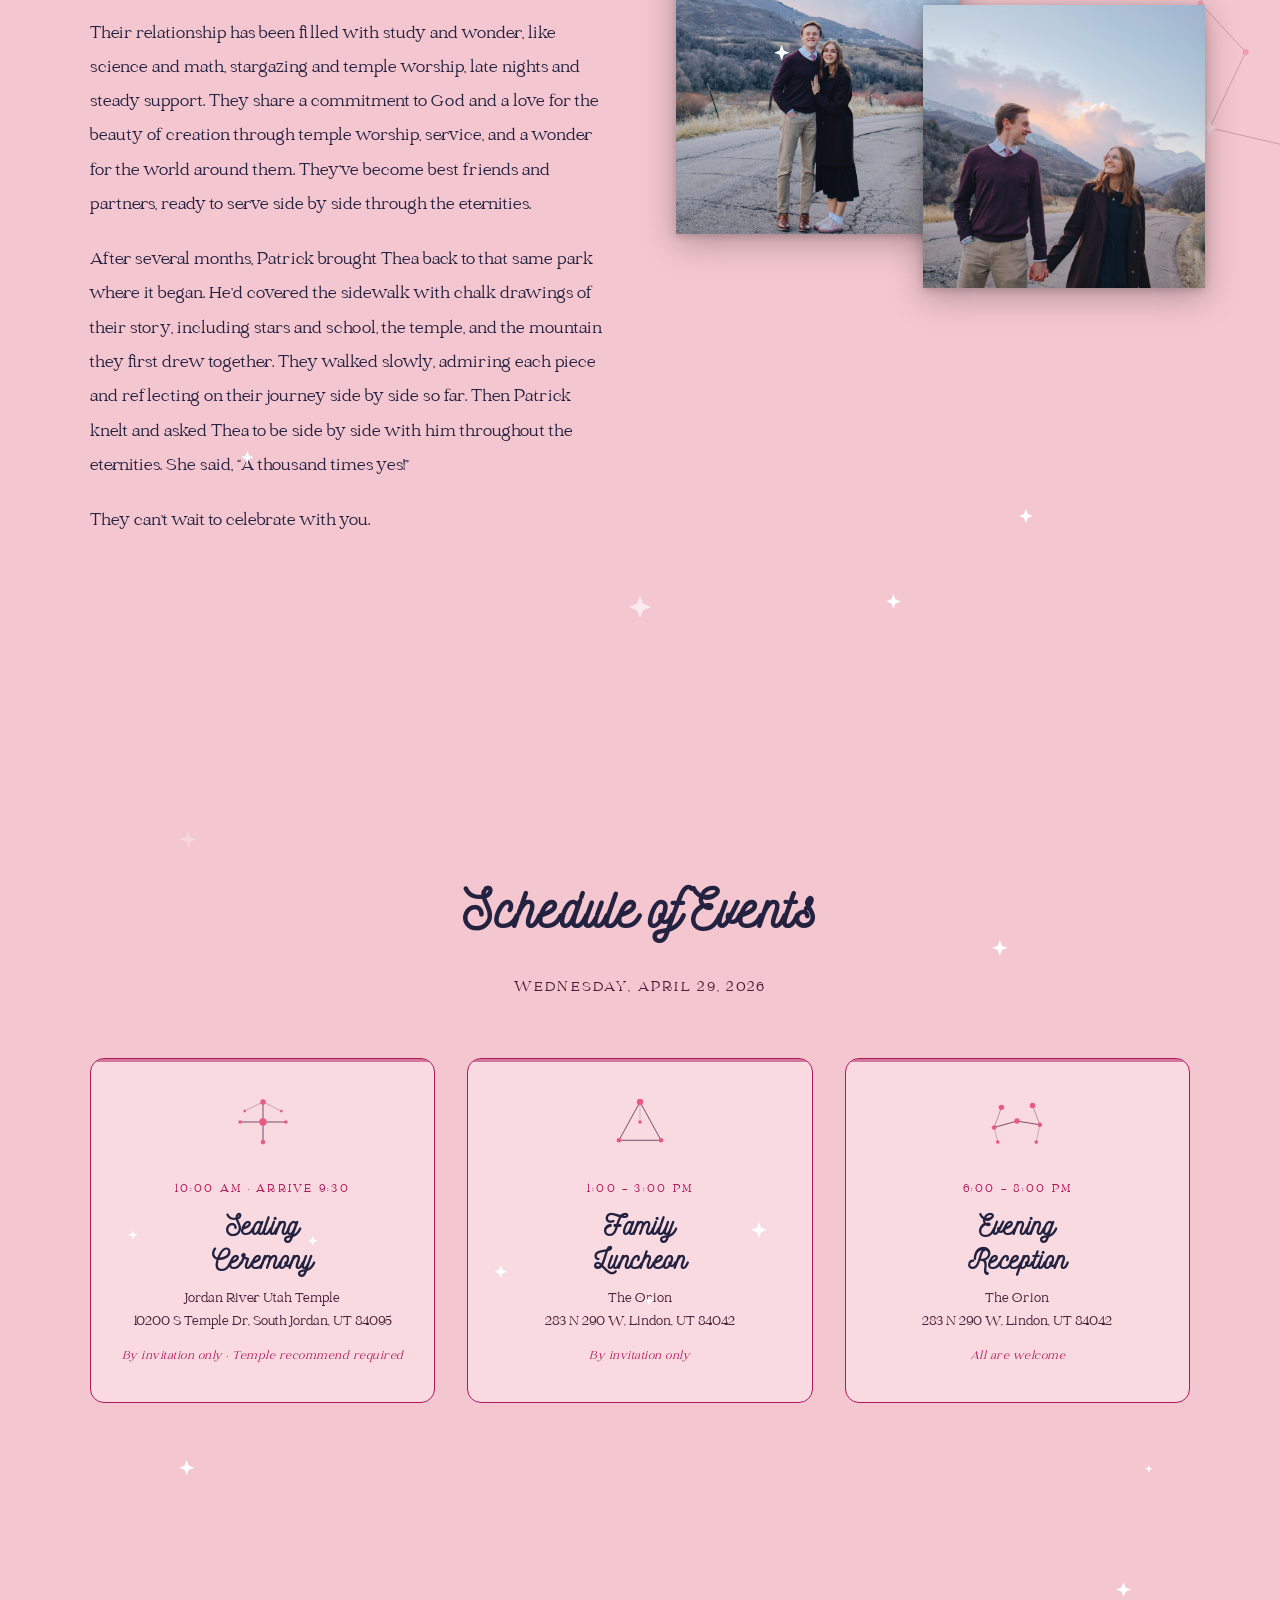
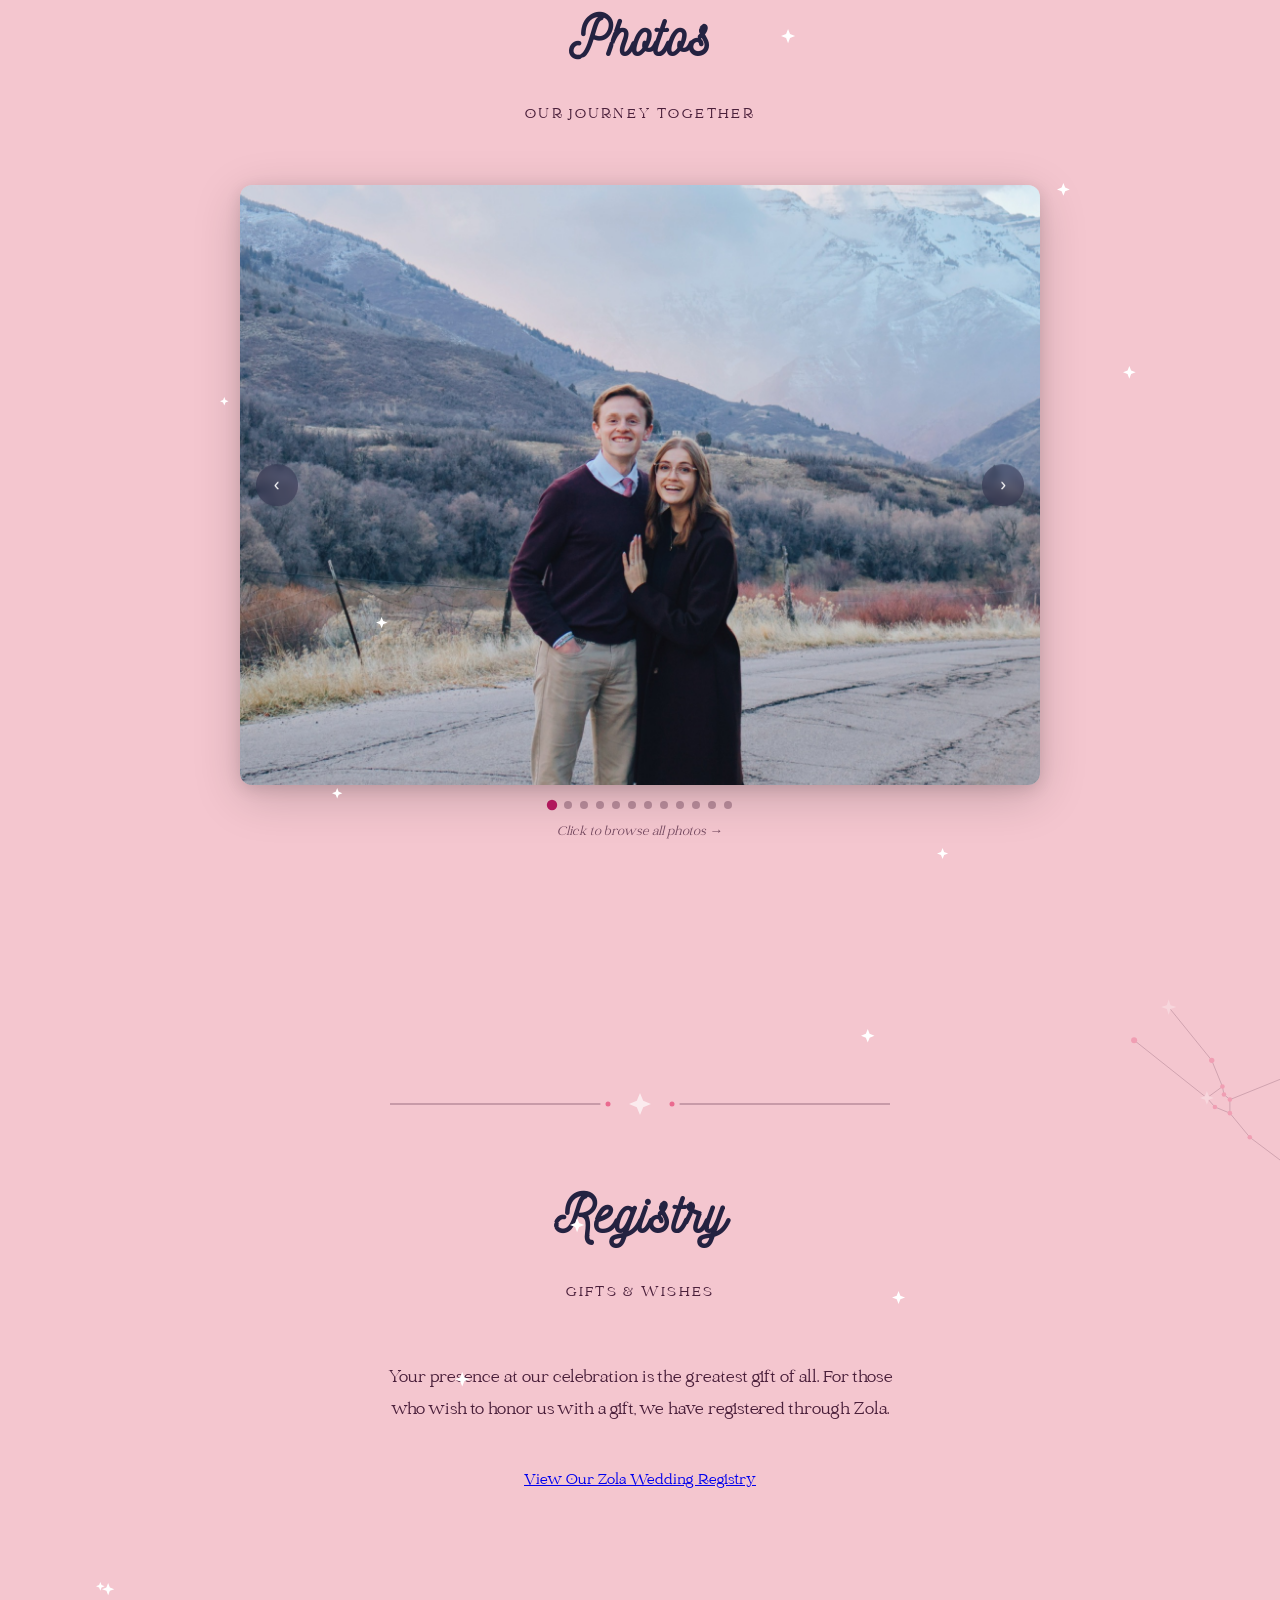
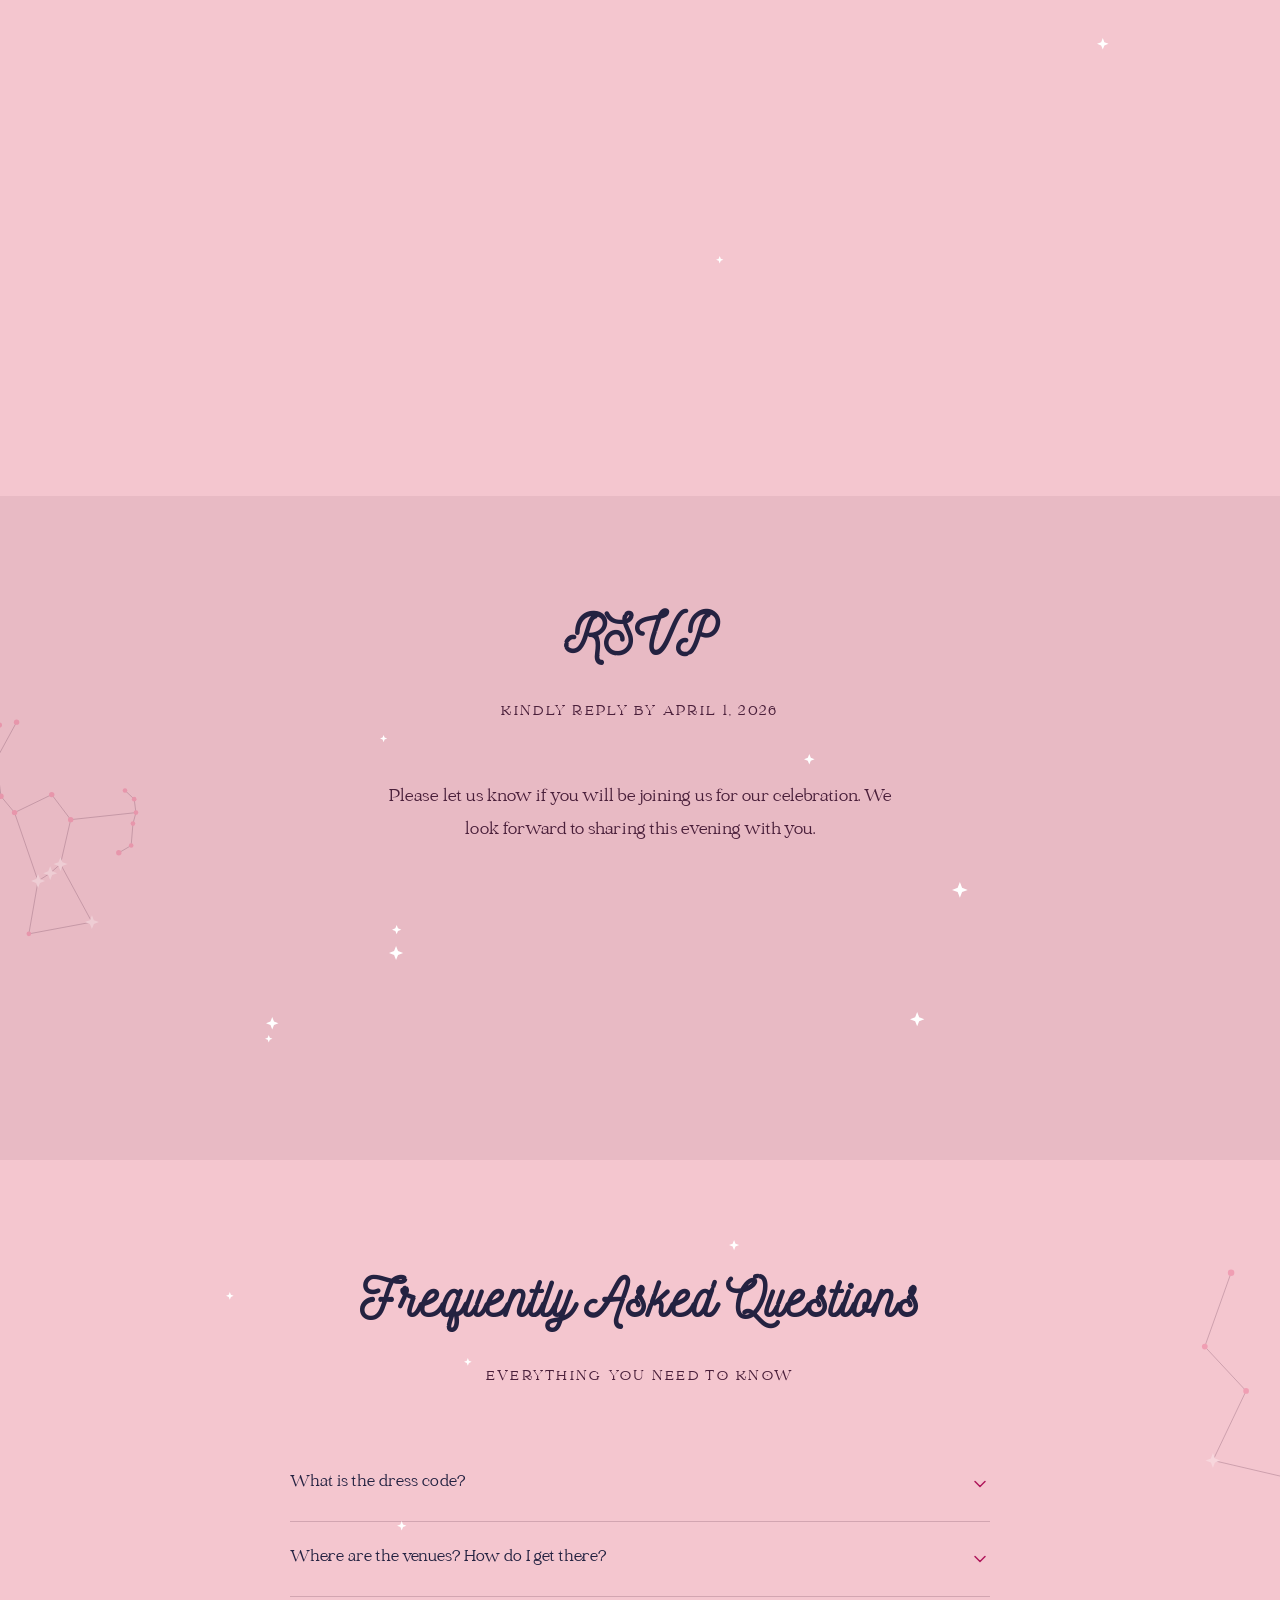
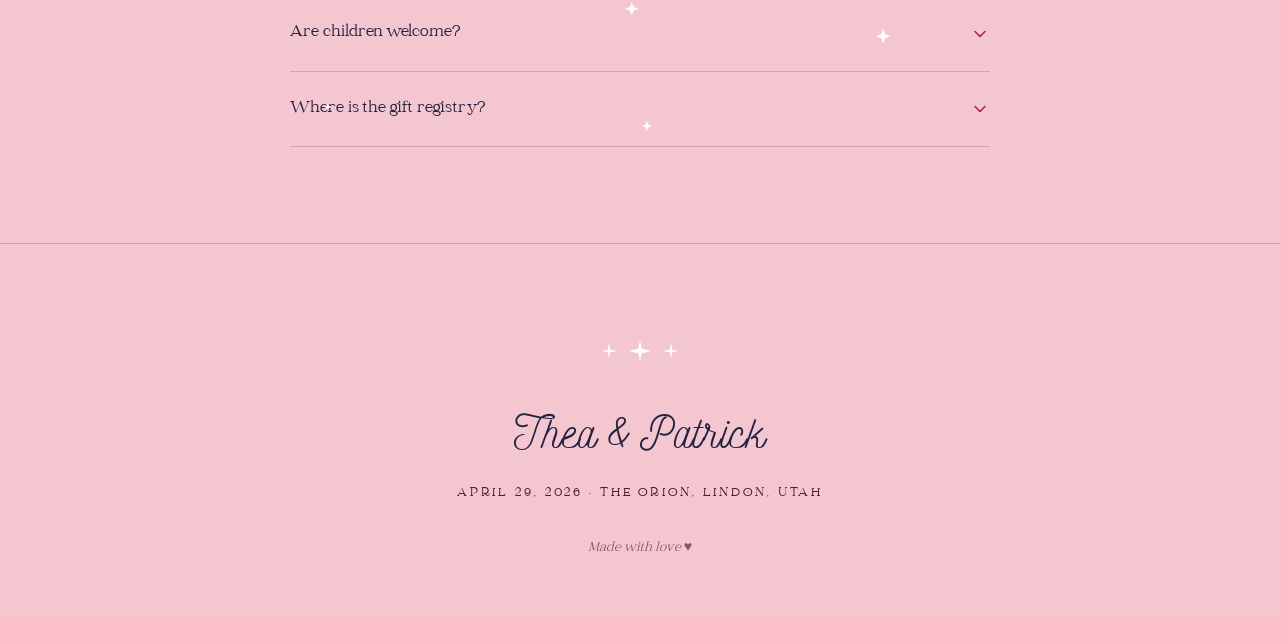
==== commit 58765251: "Changed color FAQ for guests" ====
--- a/index.html
+++ b/index.html
@@ -606,8 +606,7 @@
           </button>
           <div class="faq-answer">
             <p>
-              We'd love for guests to dress in formal or semi-formal attire — think cocktail dresses,
-              suits, or elegant evening wear. We encourage you to lean into the celestial evening
+              We'd love for guests to dress in formal or semi-formal attire. We encourage you to lean into the celestial evening
               atmosphere. Deep jewel tones, navy, blush, and black are all welcome. Please avoid
               white or ivory out of respect for the bride.
             </p>
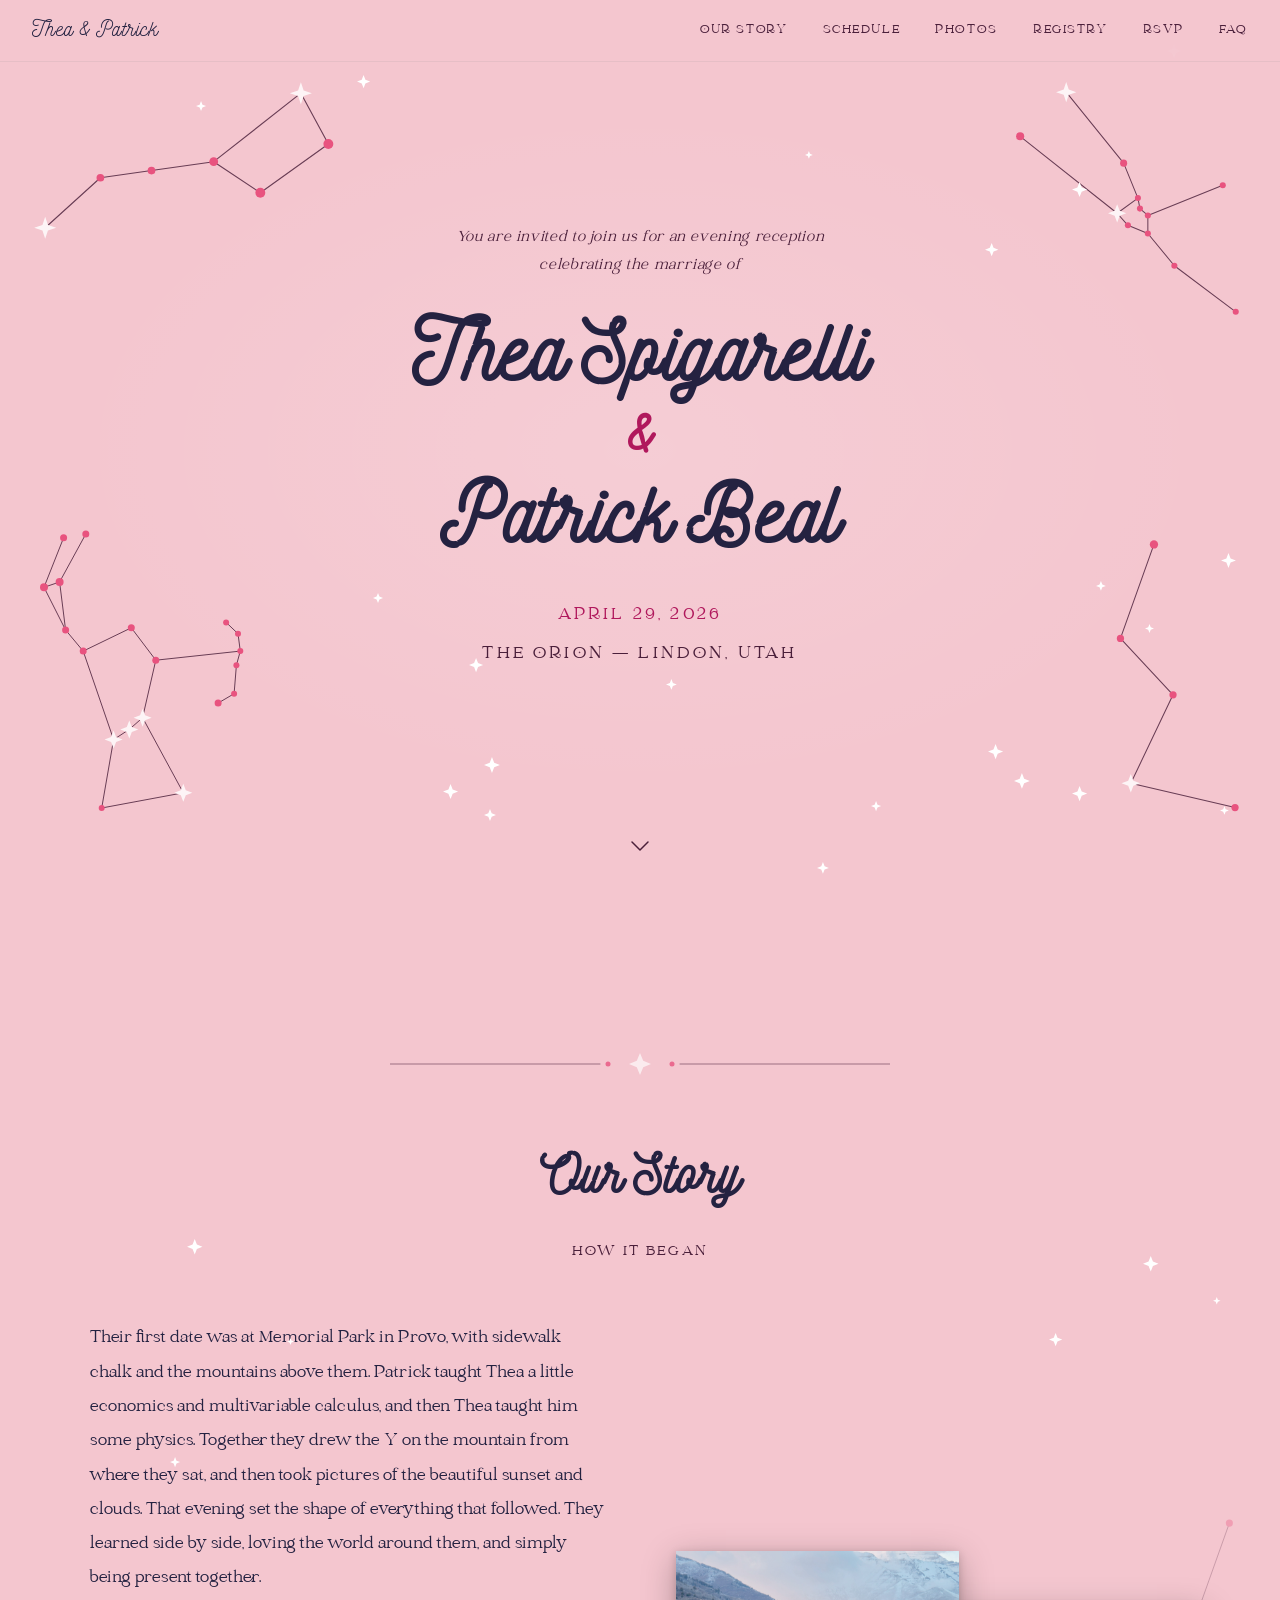
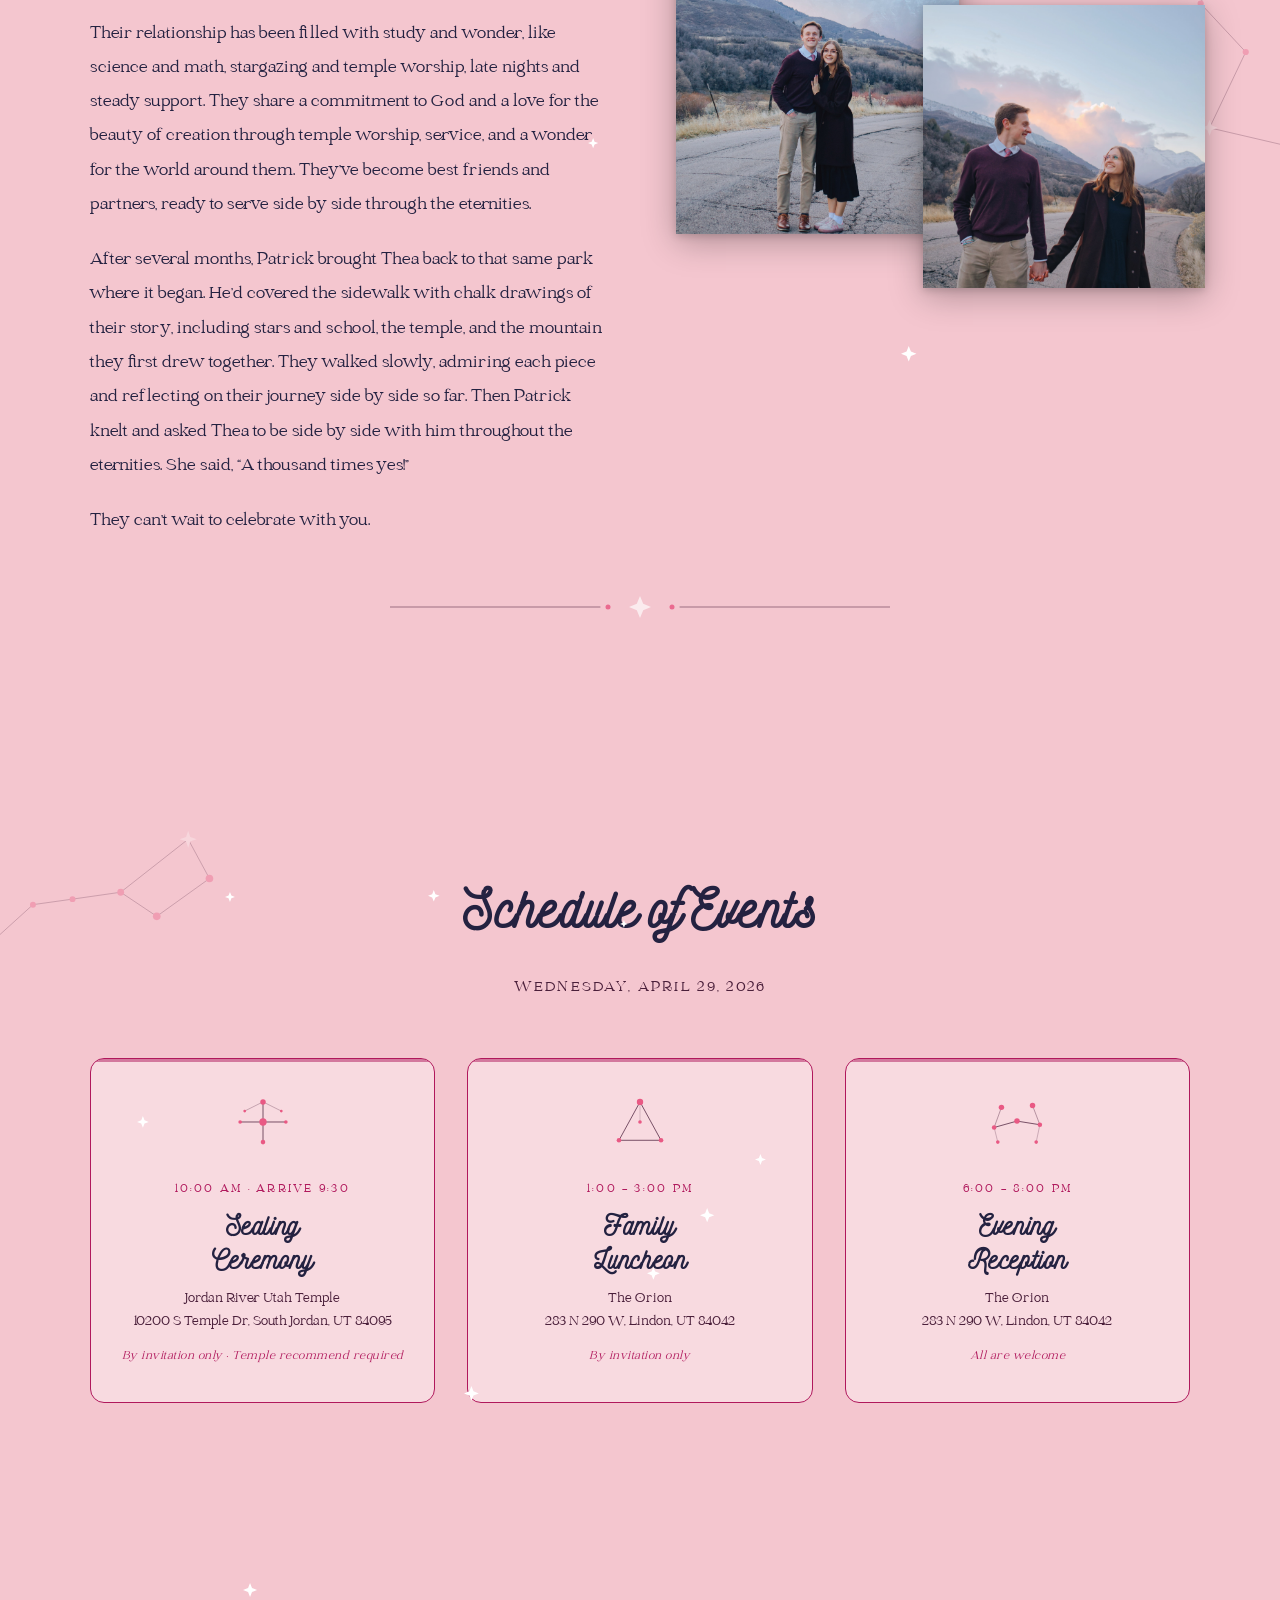
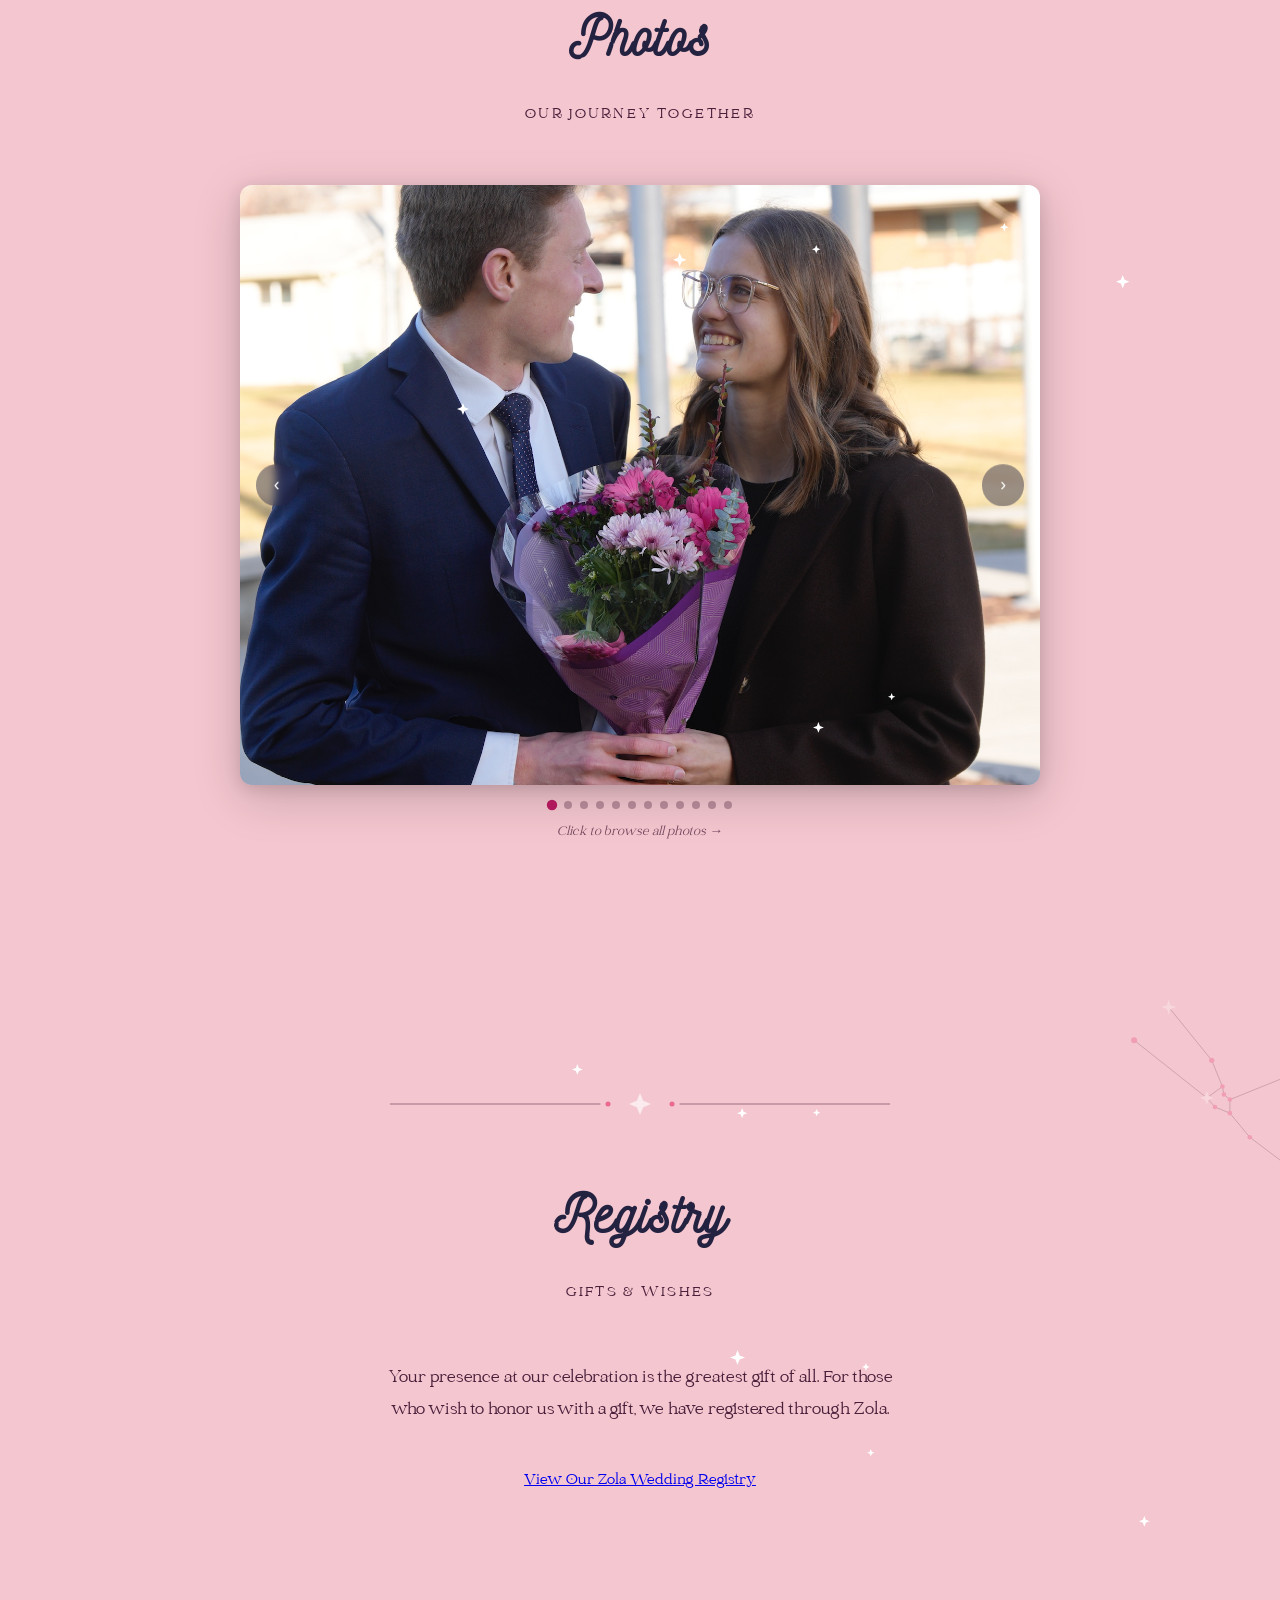
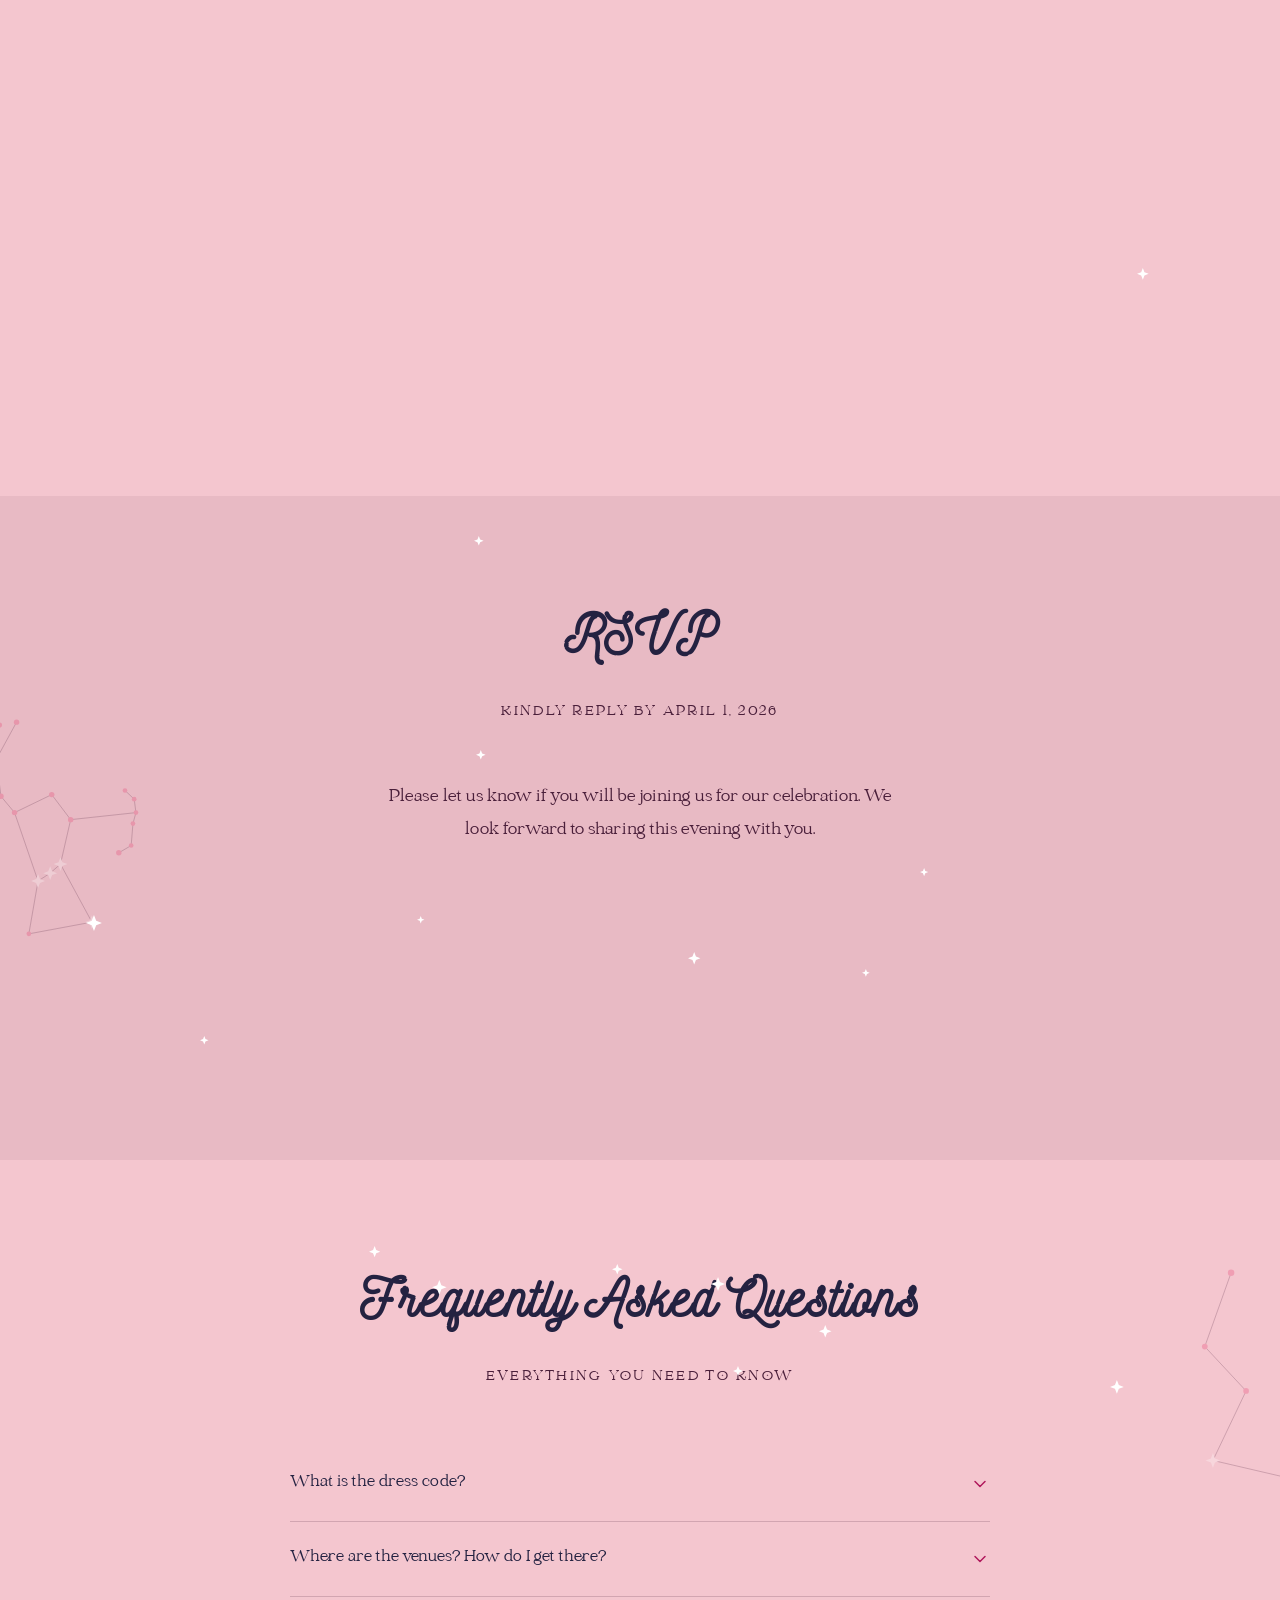
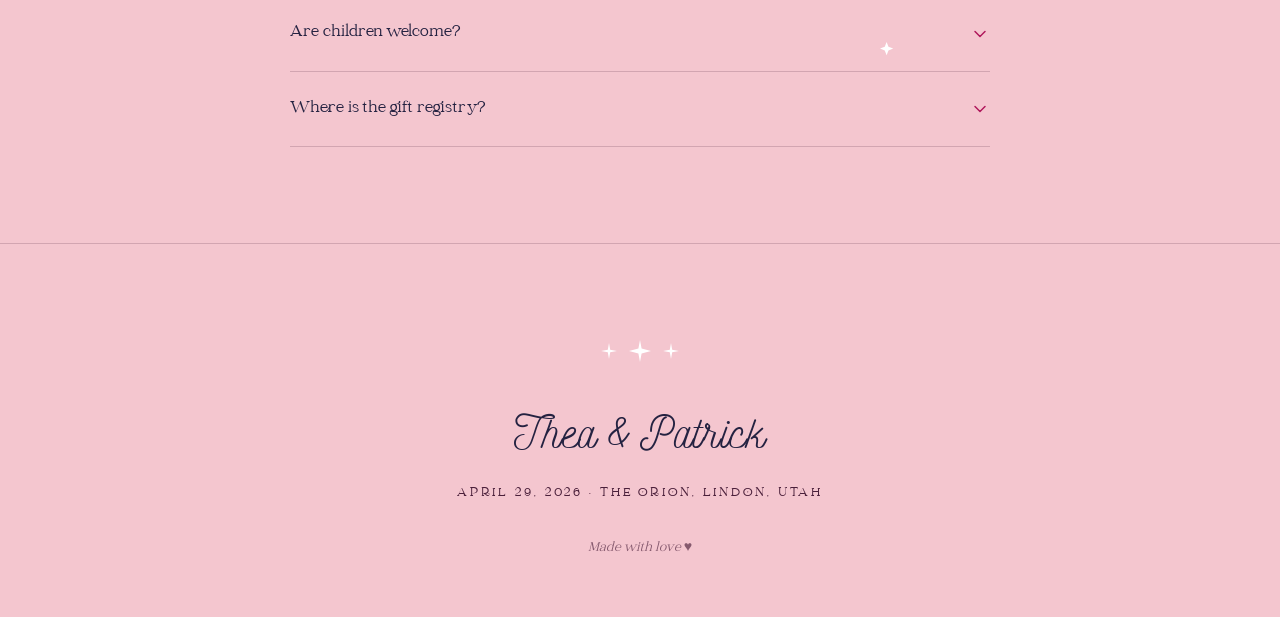
==== commit 9129c3cf: "Changed color FAQ" ====
--- a/index.html
+++ b/index.html
@@ -606,9 +606,10 @@
           </button>
           <div class="faq-answer">
             <p>
-              We'd love for guests to dress in formal or semi-formal attire. We encourage you to lean into the celestial evening
-              atmosphere. Deep jewel tones, navy, blush, and black are all welcome. Please avoid
-              white or ivory out of respect for the bride.
+              We'd love for guests to dress in garden party attire. We encourage you to lean into the celestial evening
+              atmosphere.
+               <!-- Deep jewel tones, navy, blush, and black are all welcome.  -->
+              Please avoid white or ivory out of respect for the bride. (And avoid neon green suits out of respect for the groom.)
             </p>
           </div>
         </li>
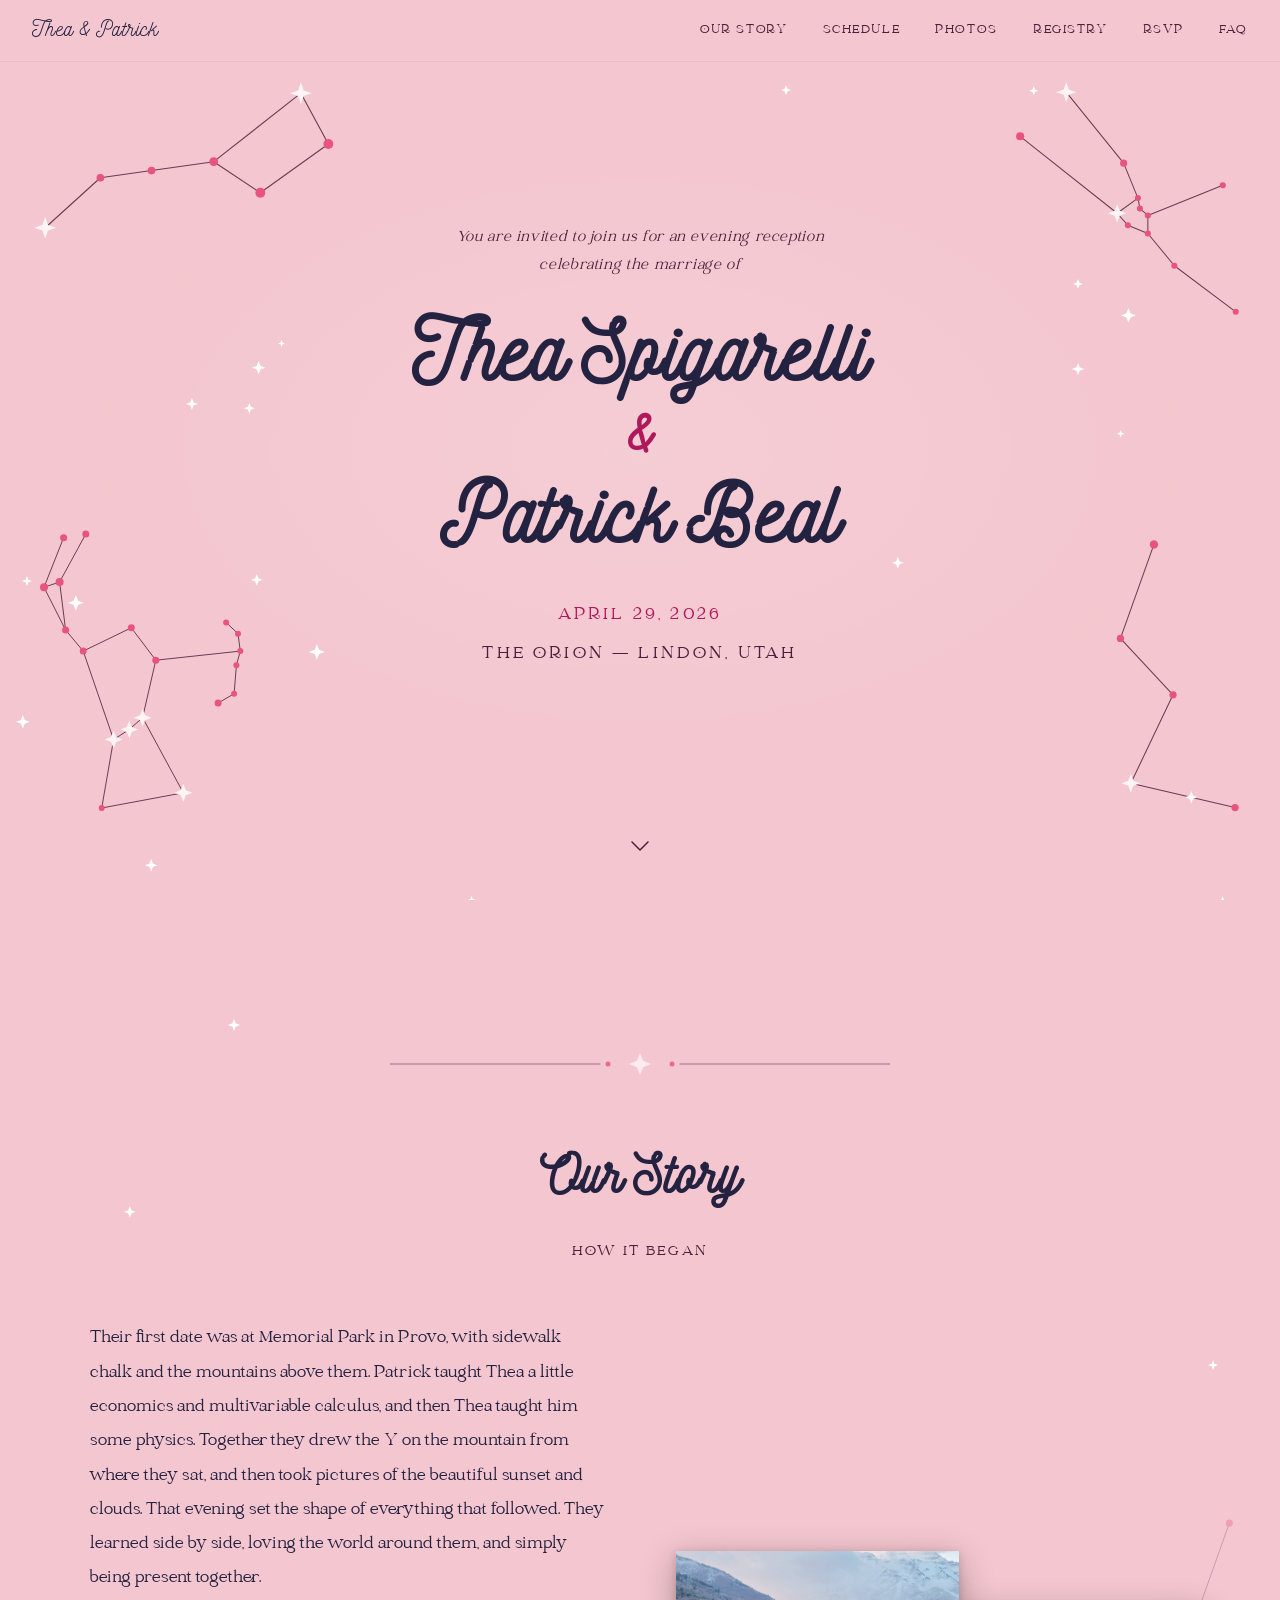
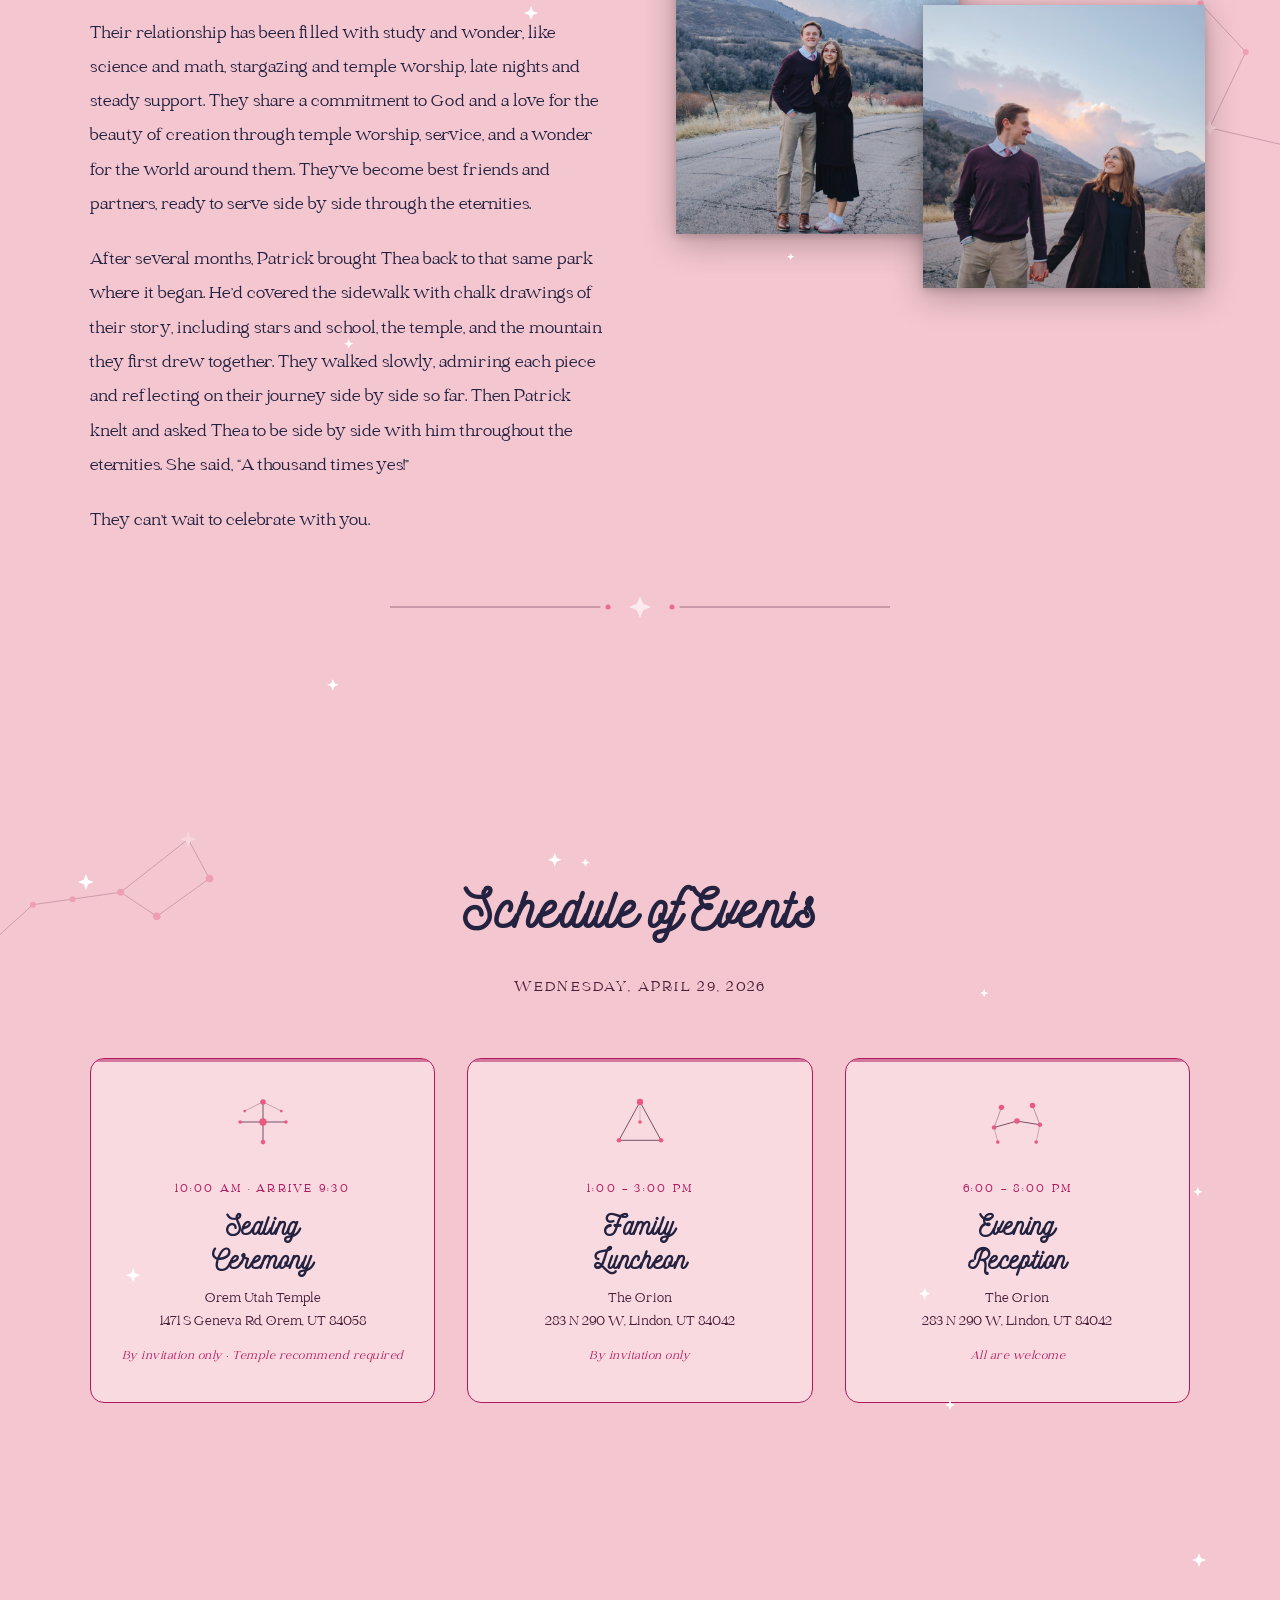
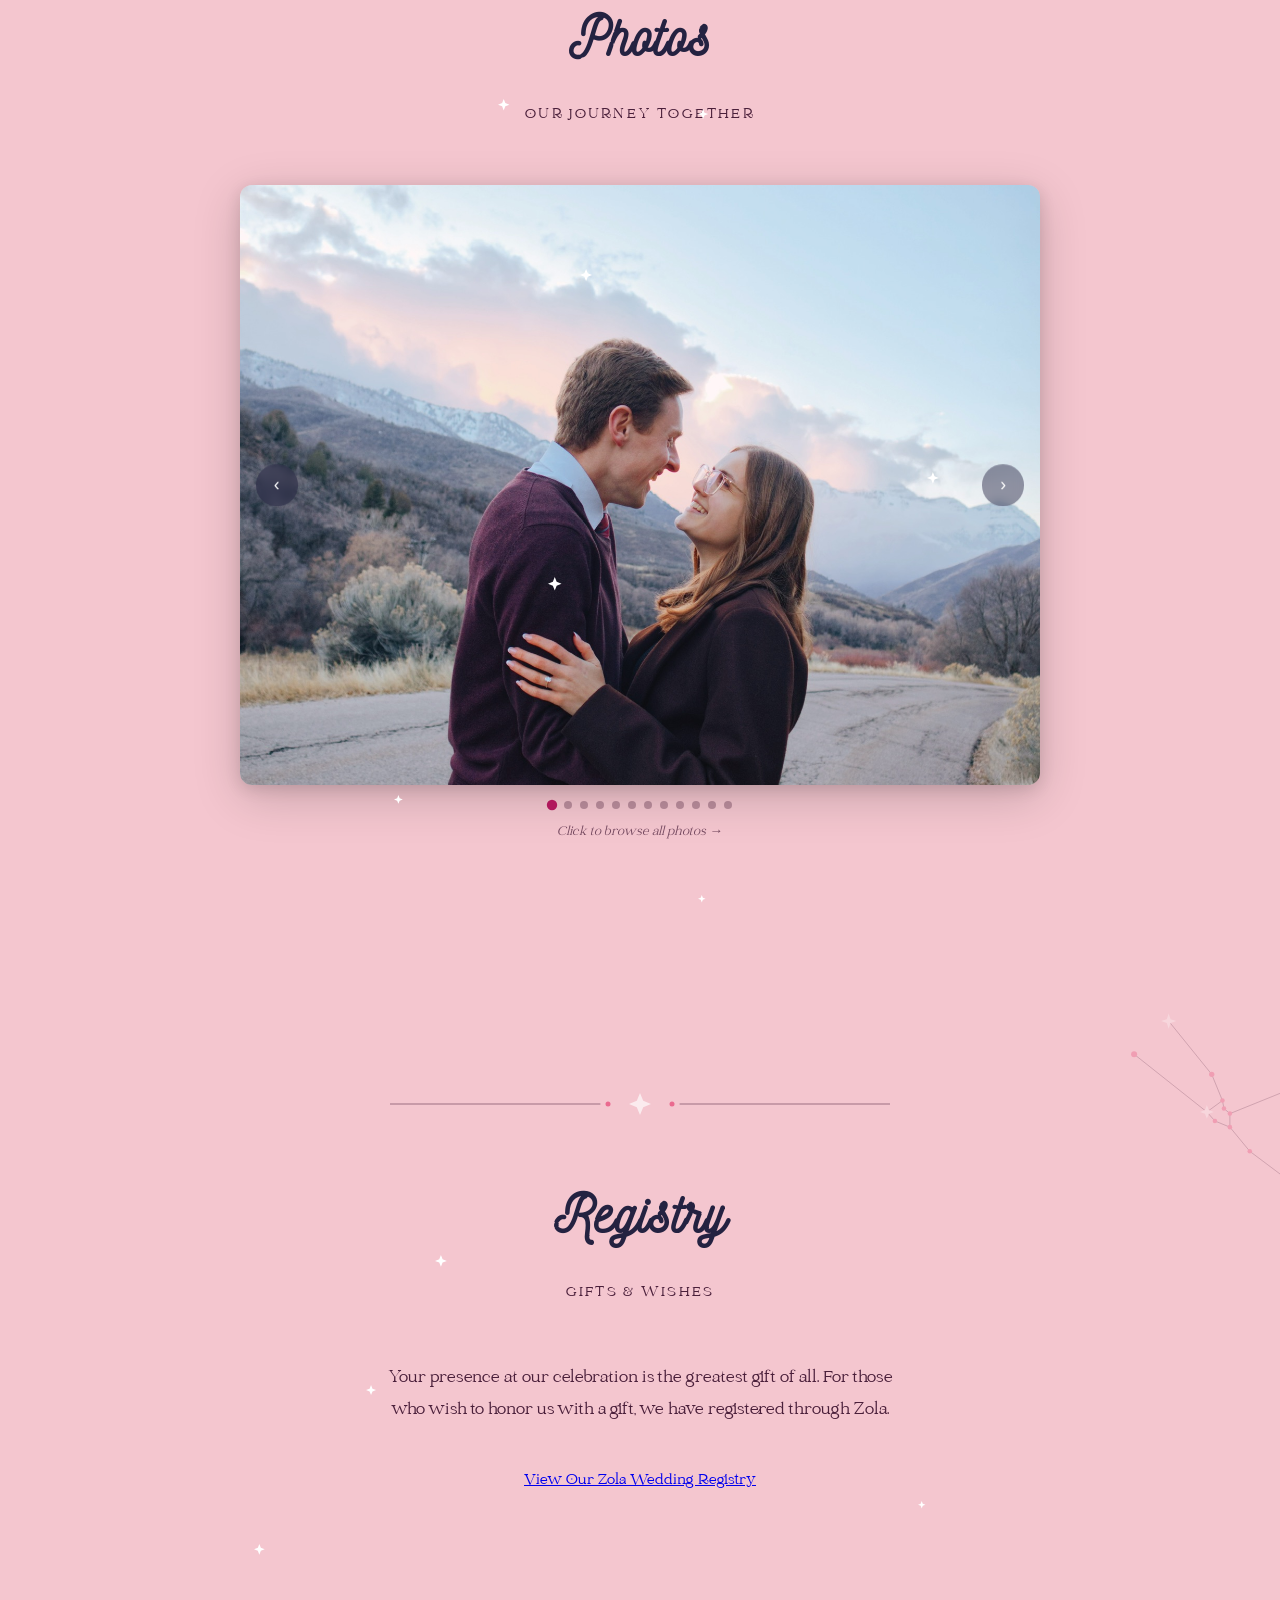
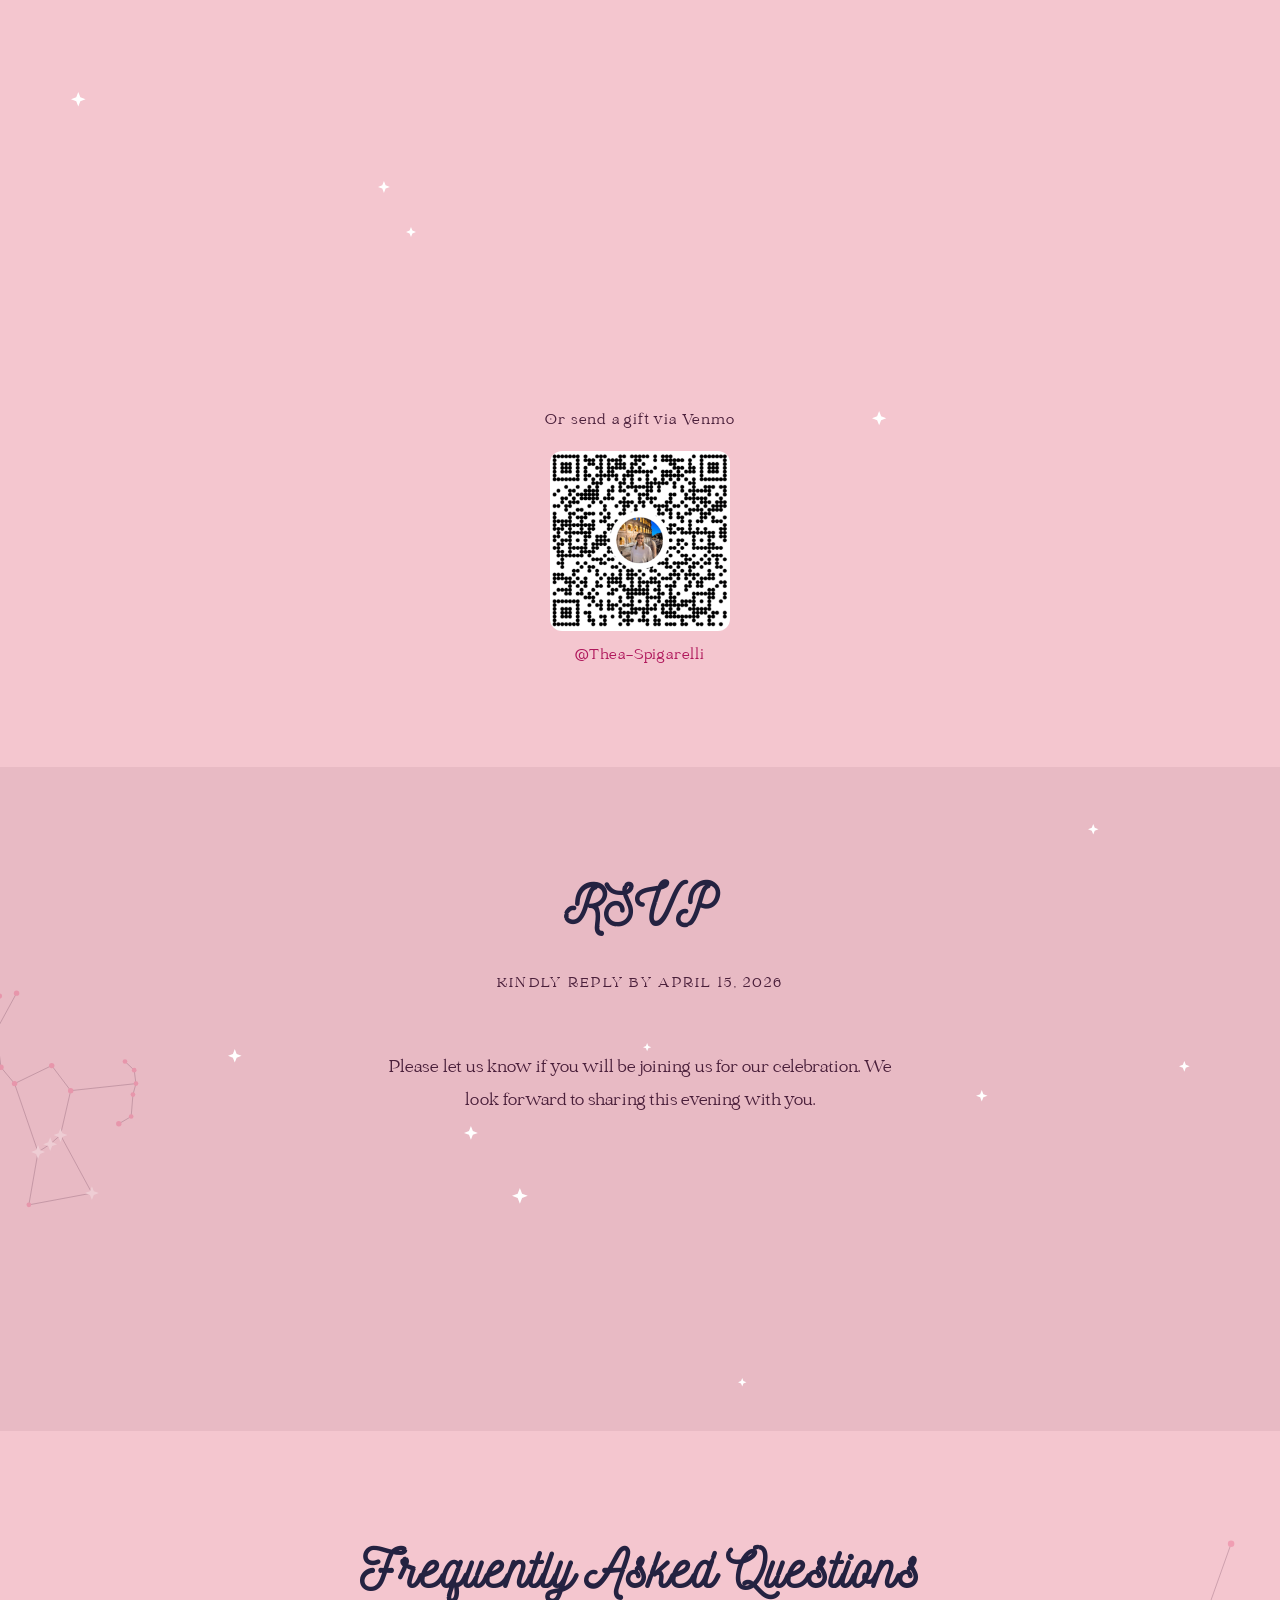
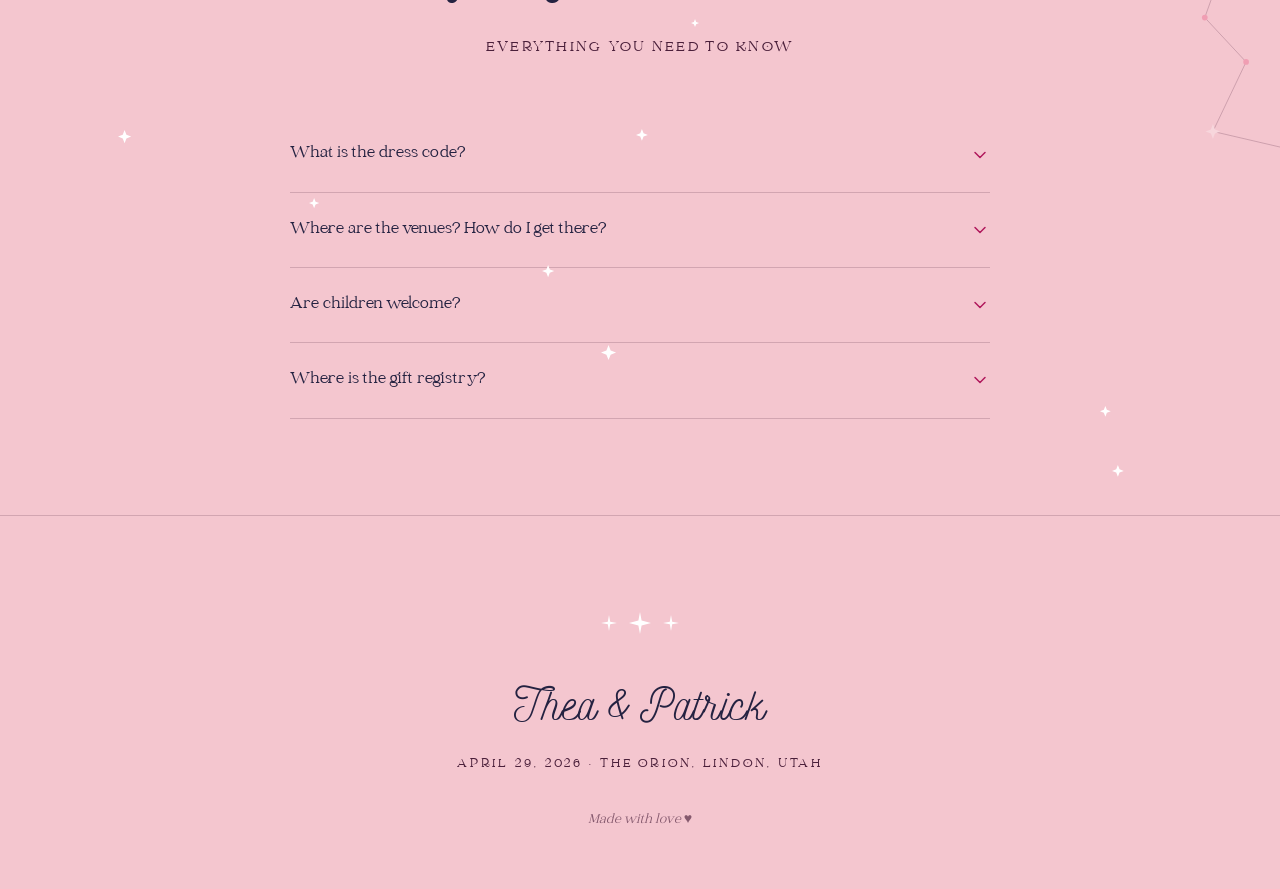
==== commit f0e232b0: "Add Venmo QR code to registry, update temple to Orem Utah Temple - Add Venmo section below Zola regi" ====
--- a/index.html
+++ b/index.html
@@ -361,7 +361,7 @@
           </div>
           <p class="event-time">10:00 AM · Arrive 9:30</p>
           <h3 class="event-name">Sealing<br />Ceremony</h3>
-          <p class="event-venue">Jordan River Utah Temple<br />10200 S Temple Dr, South Jordan, UT 84095</p>
+          <p class="event-venue">Orem Utah Temple<br />1471 S Geneva Rd, Orem, UT 84058</p>
           <span class="event-note">By invitation only · Temple recommend required</span>
         </article>
 
@@ -495,6 +495,14 @@
            data-max-items="200">View Our Zola Wedding Registry</a>
       </div>
       <script>!function(e,t,n){var s,a=e.getElementsByTagName(t)[0];e.getElementById(n)||(s=e.createElement(t),s.id=n,s.async=!0,s.src="https://widget.zola.com/js/widget.js",a.parentNode.insertBefore(s,a))}(document,"script","zola-wjs");</script>
+
+      <div class="venmo-section">
+        <p class="venmo-label">Or send a gift via Venmo</p>
+        <a href="https://venmo.com/u/Thea-Spigarelli" target="_blank" rel="noopener" class="venmo-link">
+          <img src="assets/venmo-qr.png" alt="Venmo QR code for @Thea-Spigarelli" class="venmo-qr" />
+          <span class="venmo-handle">@Thea-Spigarelli</span>
+        </a>
+      </div>
 
     </div>
   </section>
@@ -554,7 +562,7 @@
     <div class="section-inner">
 
       <h2 id="rsvp-title" class="section-title">RSVP</h2>
-      <p class="section-subtitle">Kindly reply by April 1, 2026</p>
+      <p class="section-subtitle">Kindly reply by April 15, 2026</p>
 
       <p class="rsvp-intro">
         Please let us know if you will be joining us for our celebration.
@@ -623,7 +631,7 @@
           </button>
           <div class="faq-answer">
             <p>
-              <strong>Jordan River Utah Temple</strong> — 10200 S Temple Dr, South Jordan, UT 84095.
+              <strong>Orem Utah Temple</strong> — 1471 S Geneva Rd, Orem, UT 84058.
               The temple has a large public parking lot available to all guests.<br /><br />
               <strong>The Orion</strong> — 283 N 290 W, Lindon, UT 84042. Parking is available on site.
             </p>
--- a/styles.css
+++ b/styles.css
@@ -756,6 +756,55 @@
   display: block;
 }
 
+.venmo-section {
+  margin: 2.5rem auto 0;
+  display: flex;
+  flex-direction: column;
+  align-items: center;
+  gap: 1rem;
+}
+
+.venmo-label {
+  font-family: var(--font-serif);
+  font-size: 1rem;
+  font-weight: 300;
+  color: var(--color-text-secondary);
+  letter-spacing: 0.05em;
+}
+
+.venmo-link {
+  display: flex;
+  flex-direction: column;
+  align-items: center;
+  gap: 0.75rem;
+  text-decoration: none;
+}
+
+.venmo-qr {
+  width: 180px;
+  height: 180px;
+  border-radius: 12px;
+  transition: opacity var(--ease), transform var(--ease);
+}
+
+.venmo-link:hover .venmo-qr {
+  opacity: 0.85;
+  transform: scale(1.02);
+}
+
+.venmo-handle {
+  font-family: var(--font-serif);
+  font-size: 1rem;
+  color: var(--color-accent);
+  letter-spacing: 0.05em;
+  border-bottom: 1px solid transparent;
+  transition: border-color var(--ease);
+}
+
+.venmo-link:hover .venmo-handle {
+  border-bottom-color: var(--color-accent);
+}
+
 .tally-embed-wrapper {
   margin: 2.5rem auto 0;
   max-width: var(--max-width);
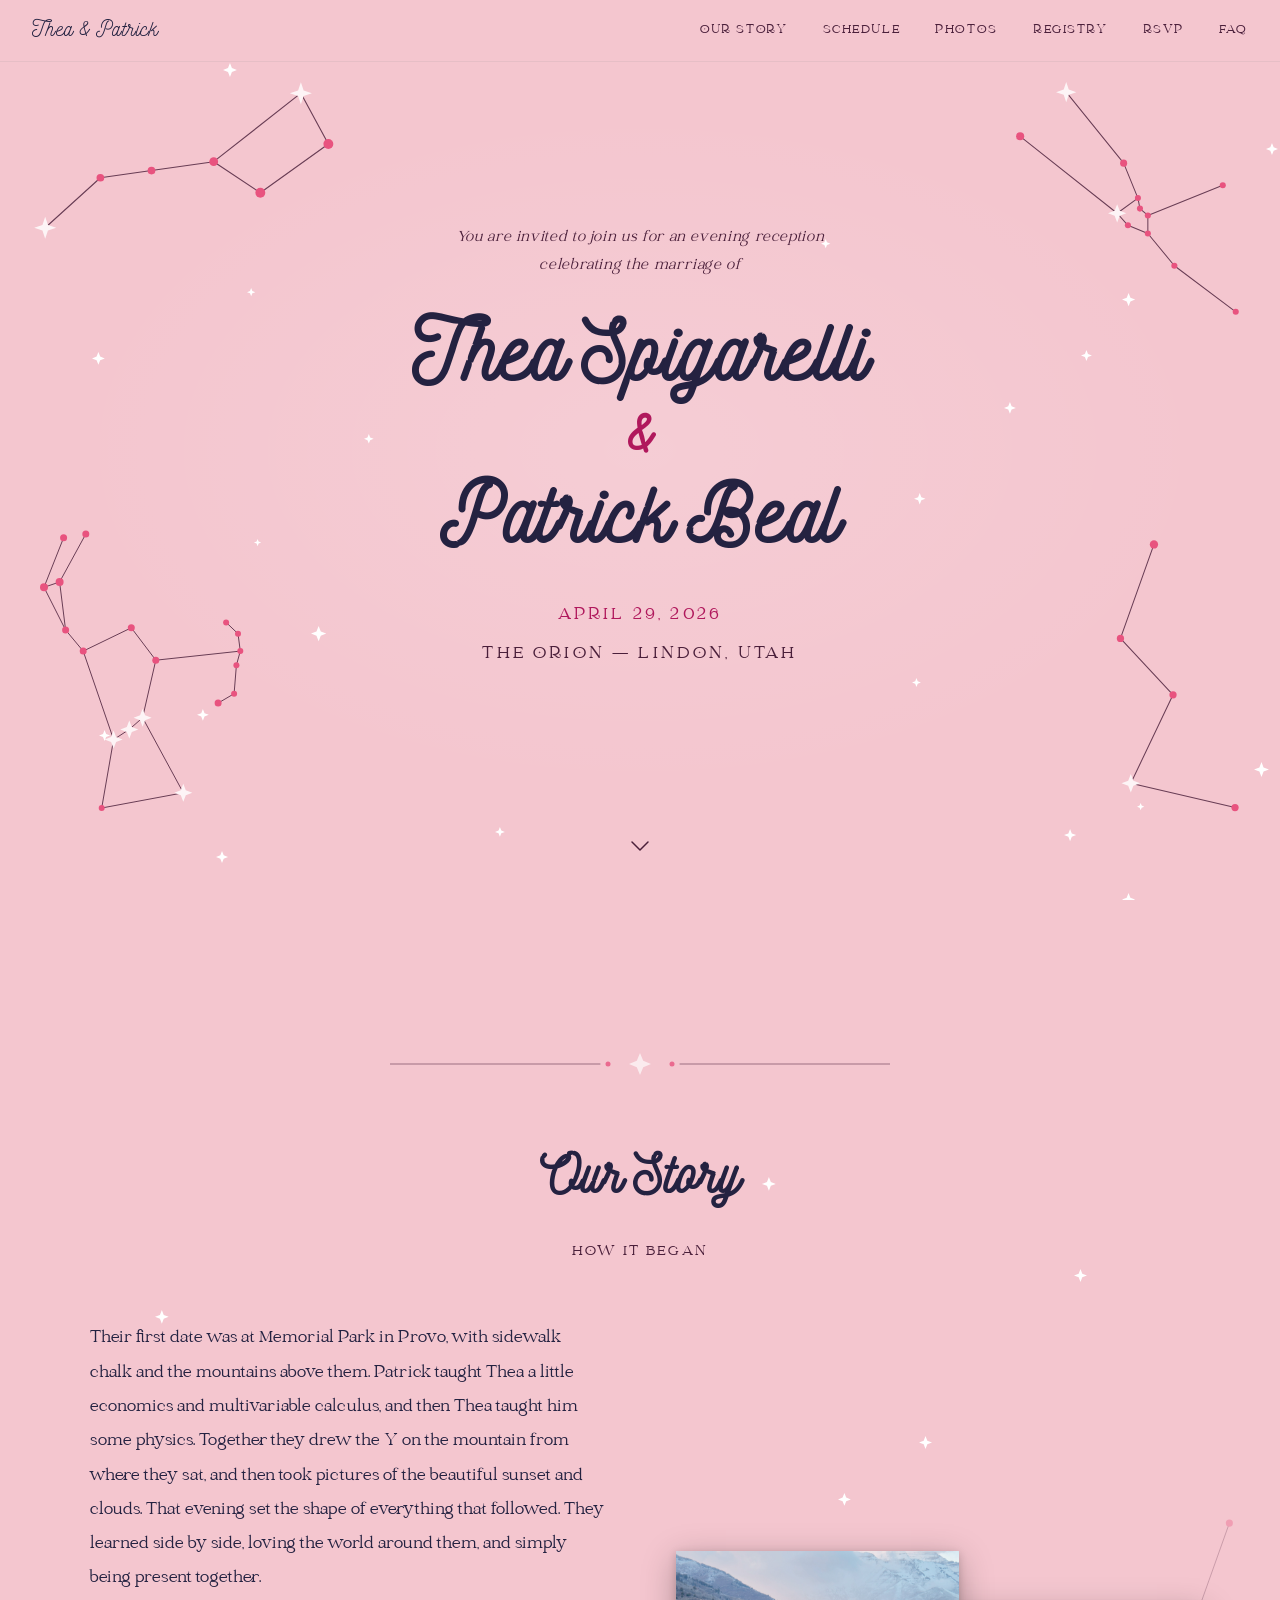
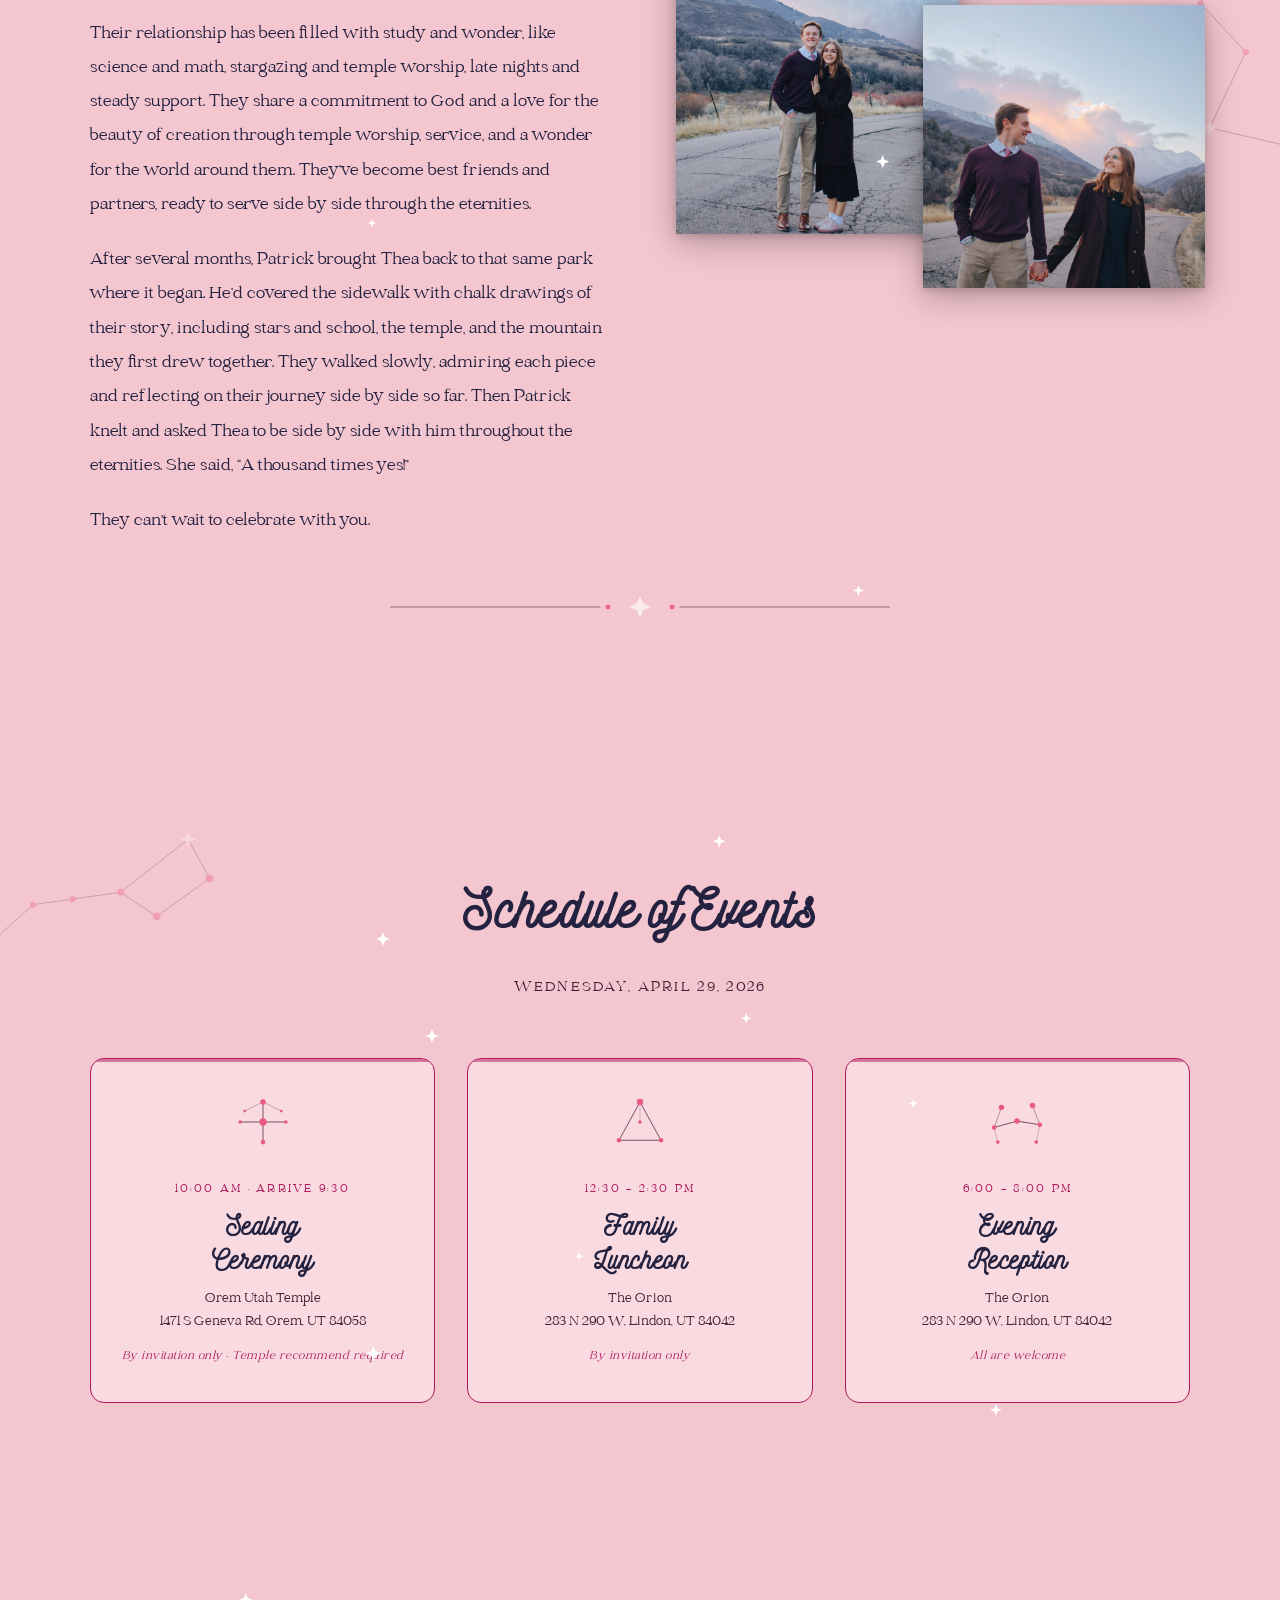
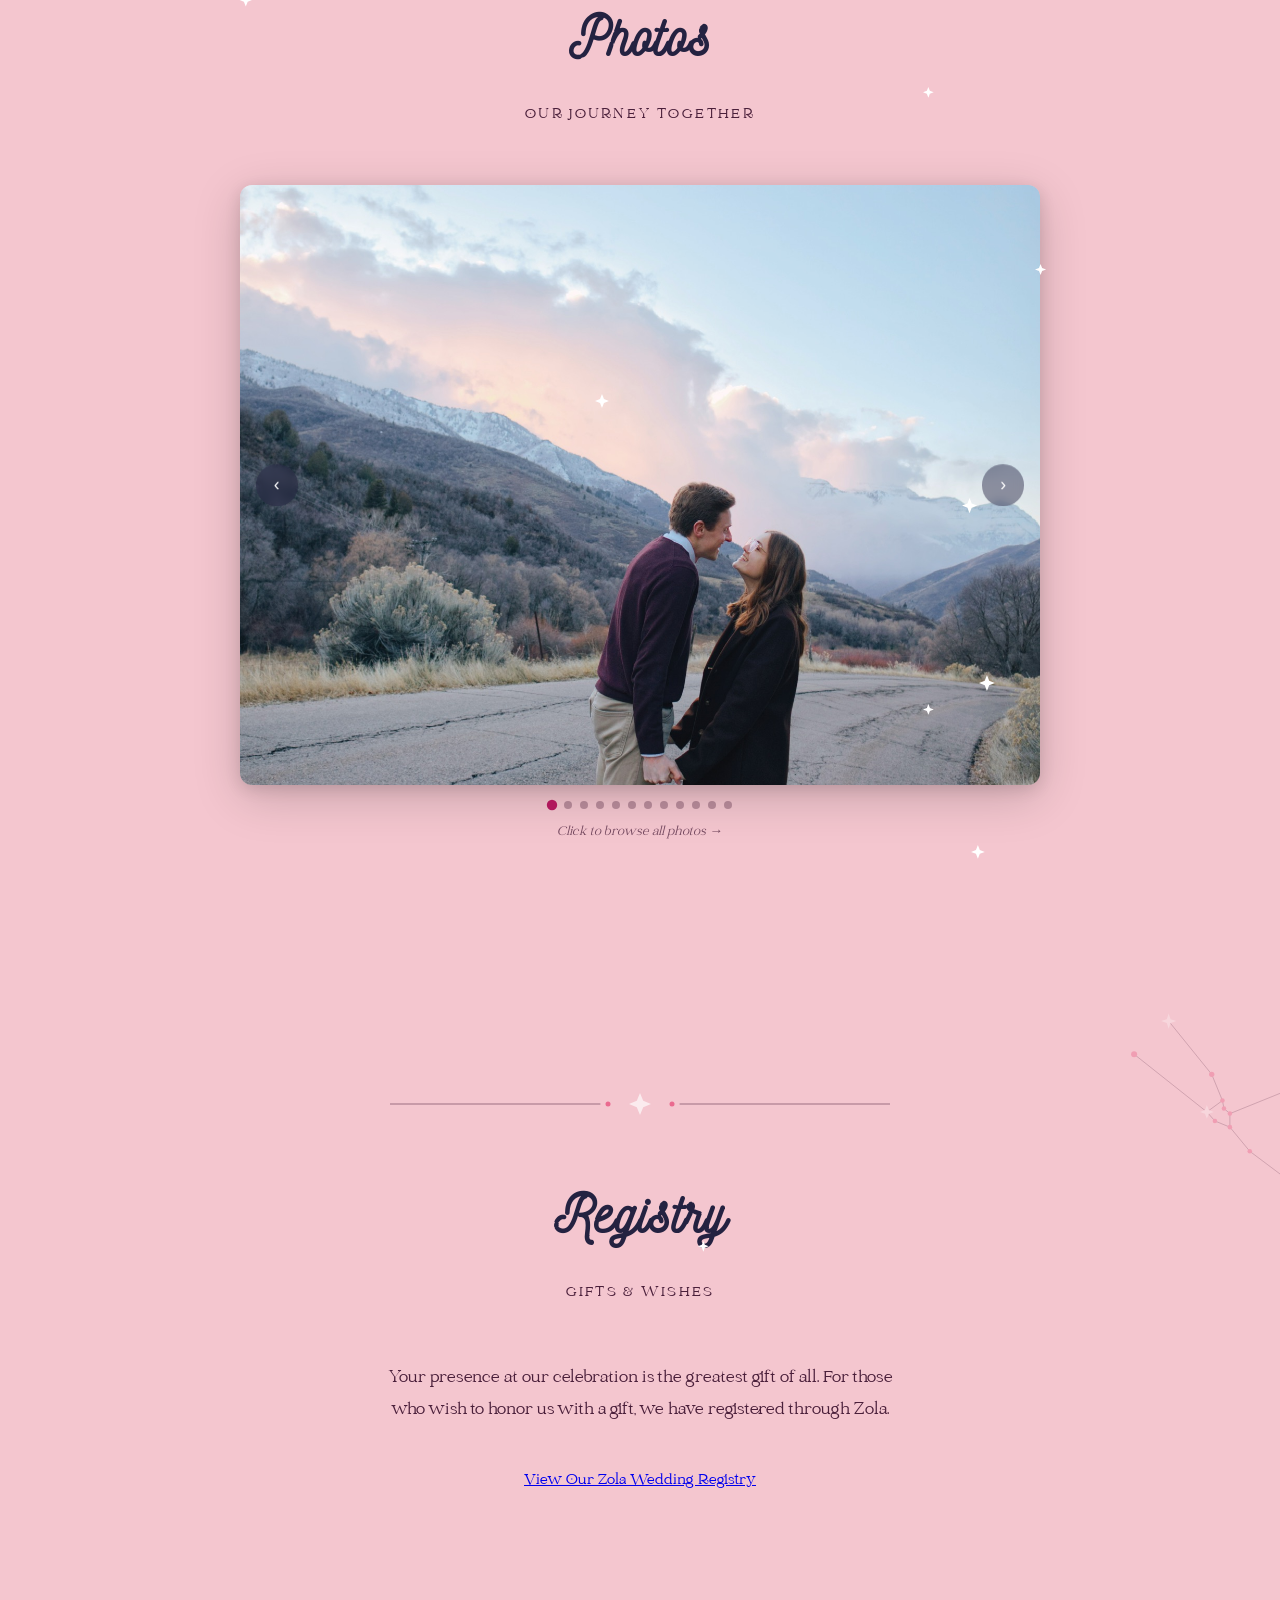
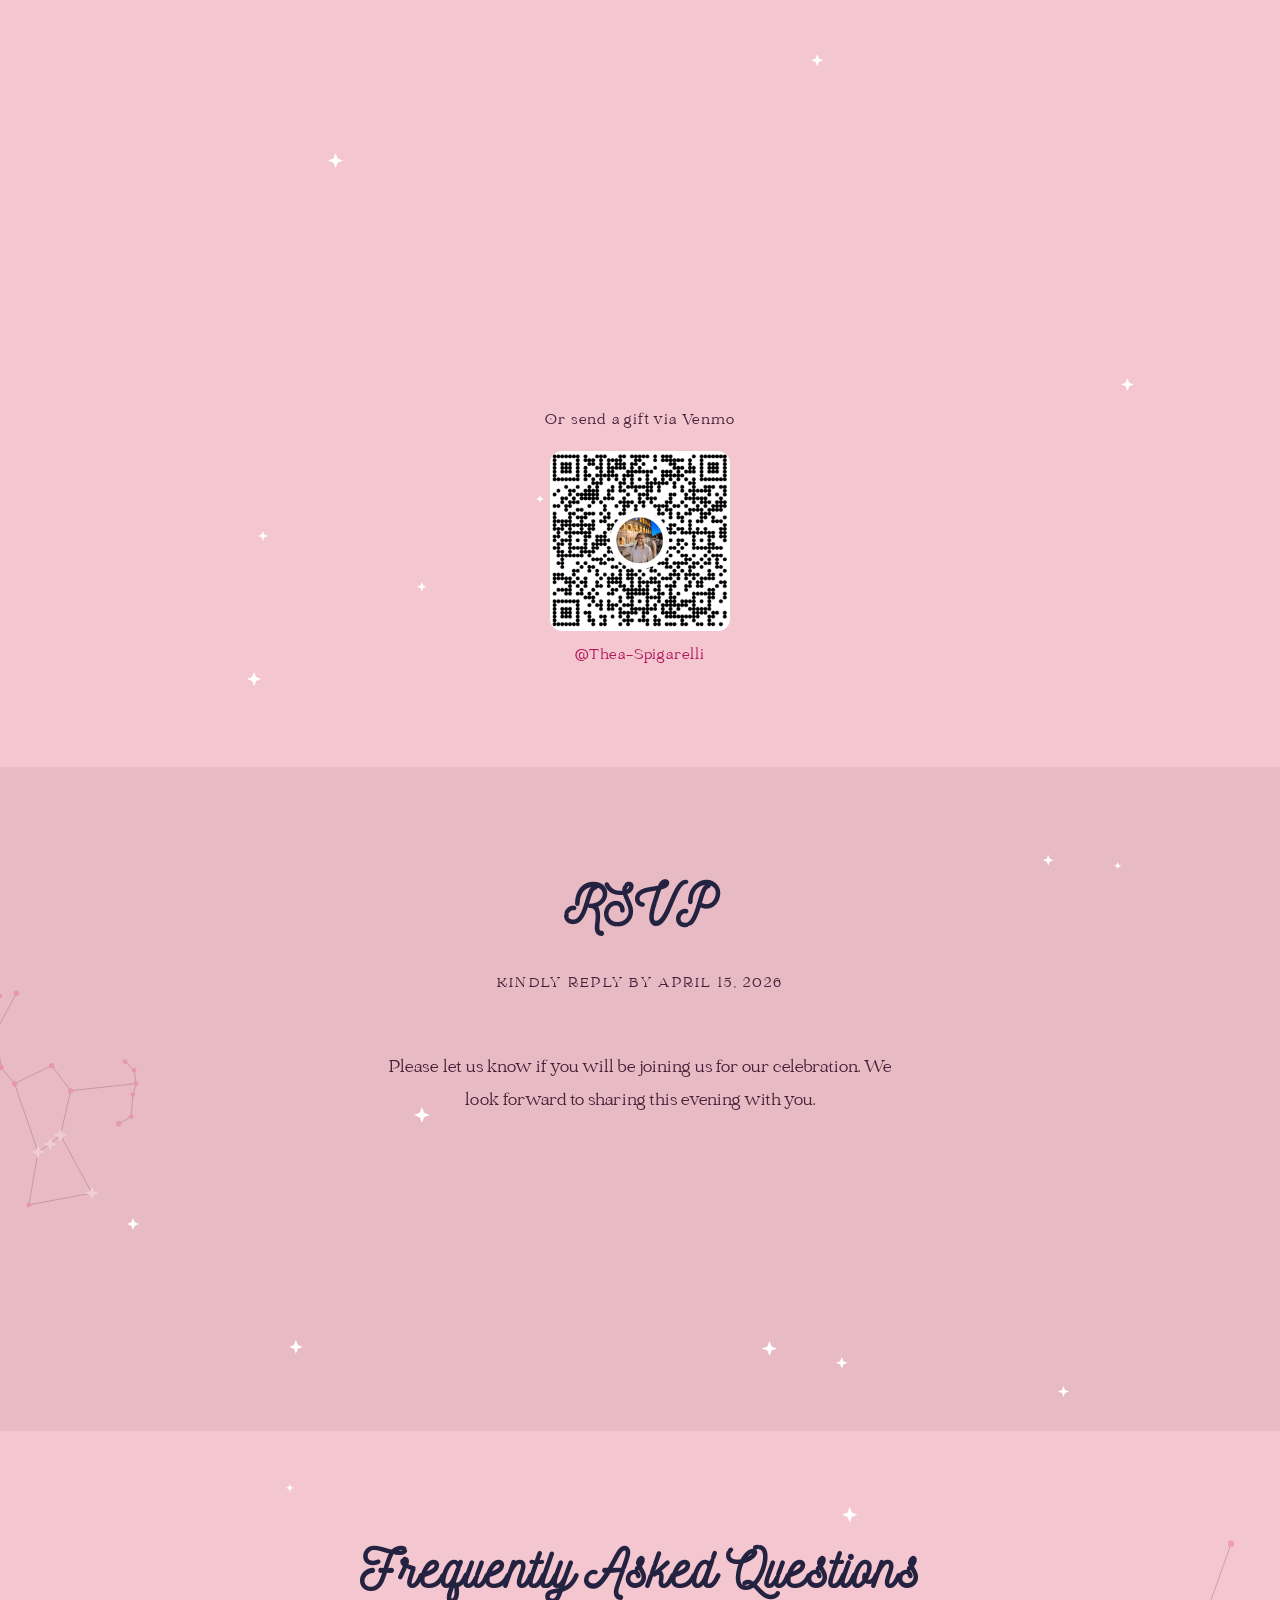
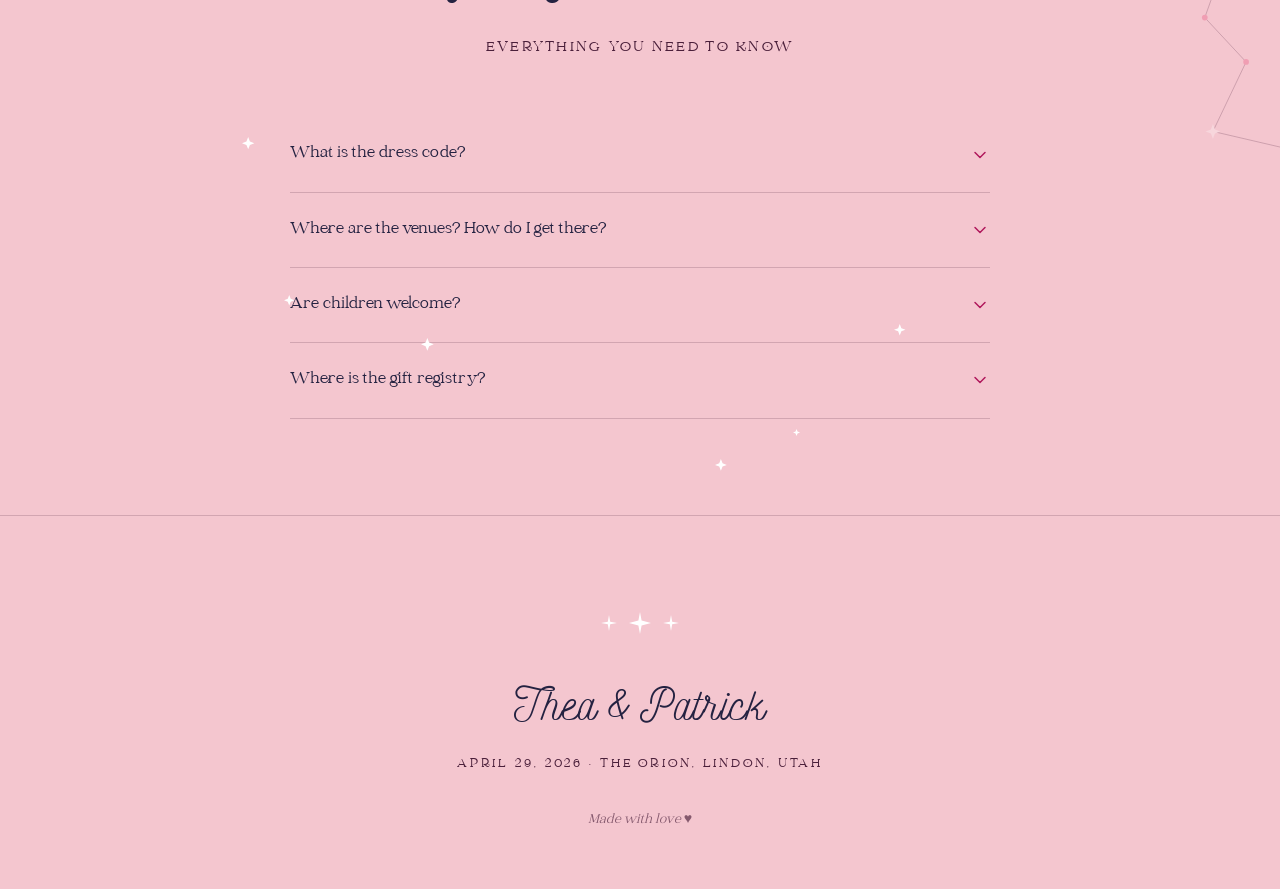
==== commit 9f80cc9b: "Update luncheon time to 12:30–2:30 PM Made-with: Cursor" ====
--- a/index.html
+++ b/index.html
@@ -379,7 +379,7 @@
               <circle cx="35" cy="30" r="2"   />
             </svg>
           </div>
-          <p class="event-time">1:00 – 3:00 PM</p>
+          <p class="event-time">12:30 – 2:30 PM</p>
           <h3 class="event-name">Family<br />Luncheon</h3>
           <p class="event-venue">The Orion<br />283 N 290 W, Lindon, UT 84042</p>
           <span class="event-note">By invitation only</span>
